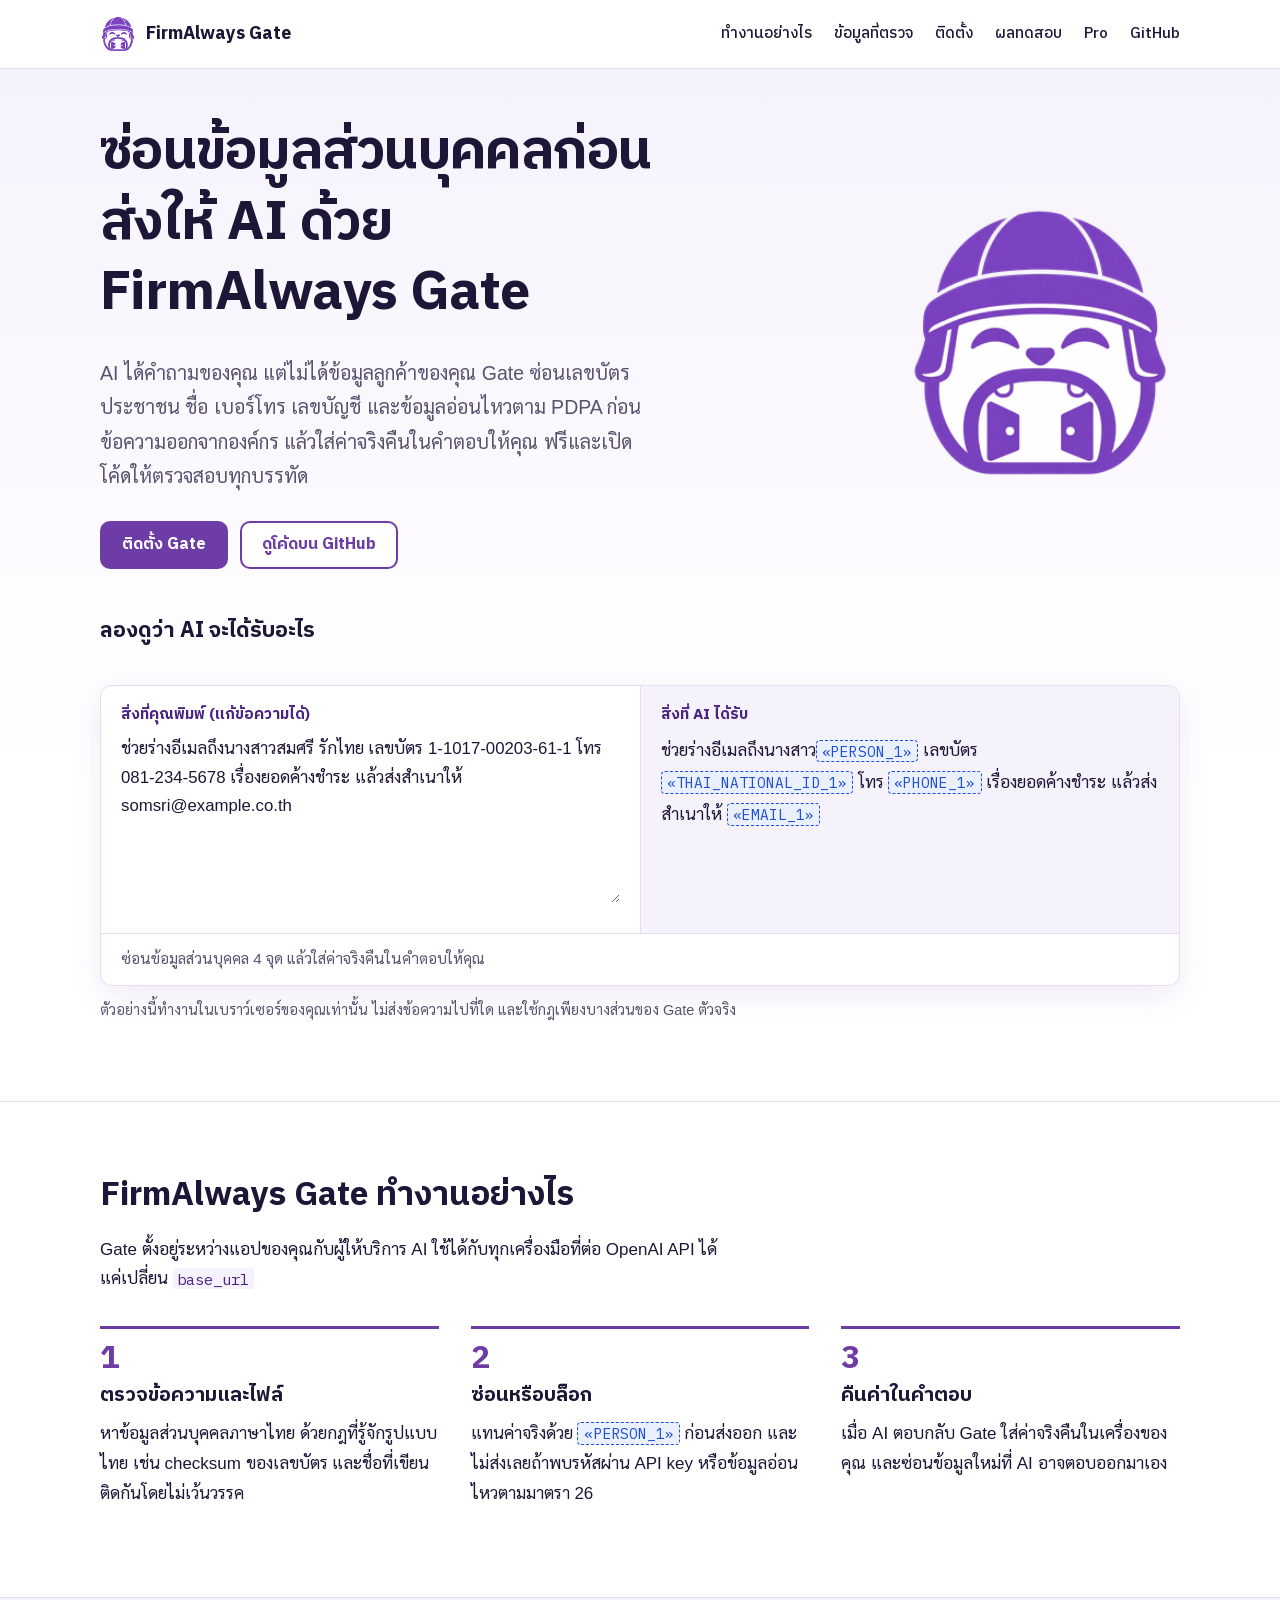
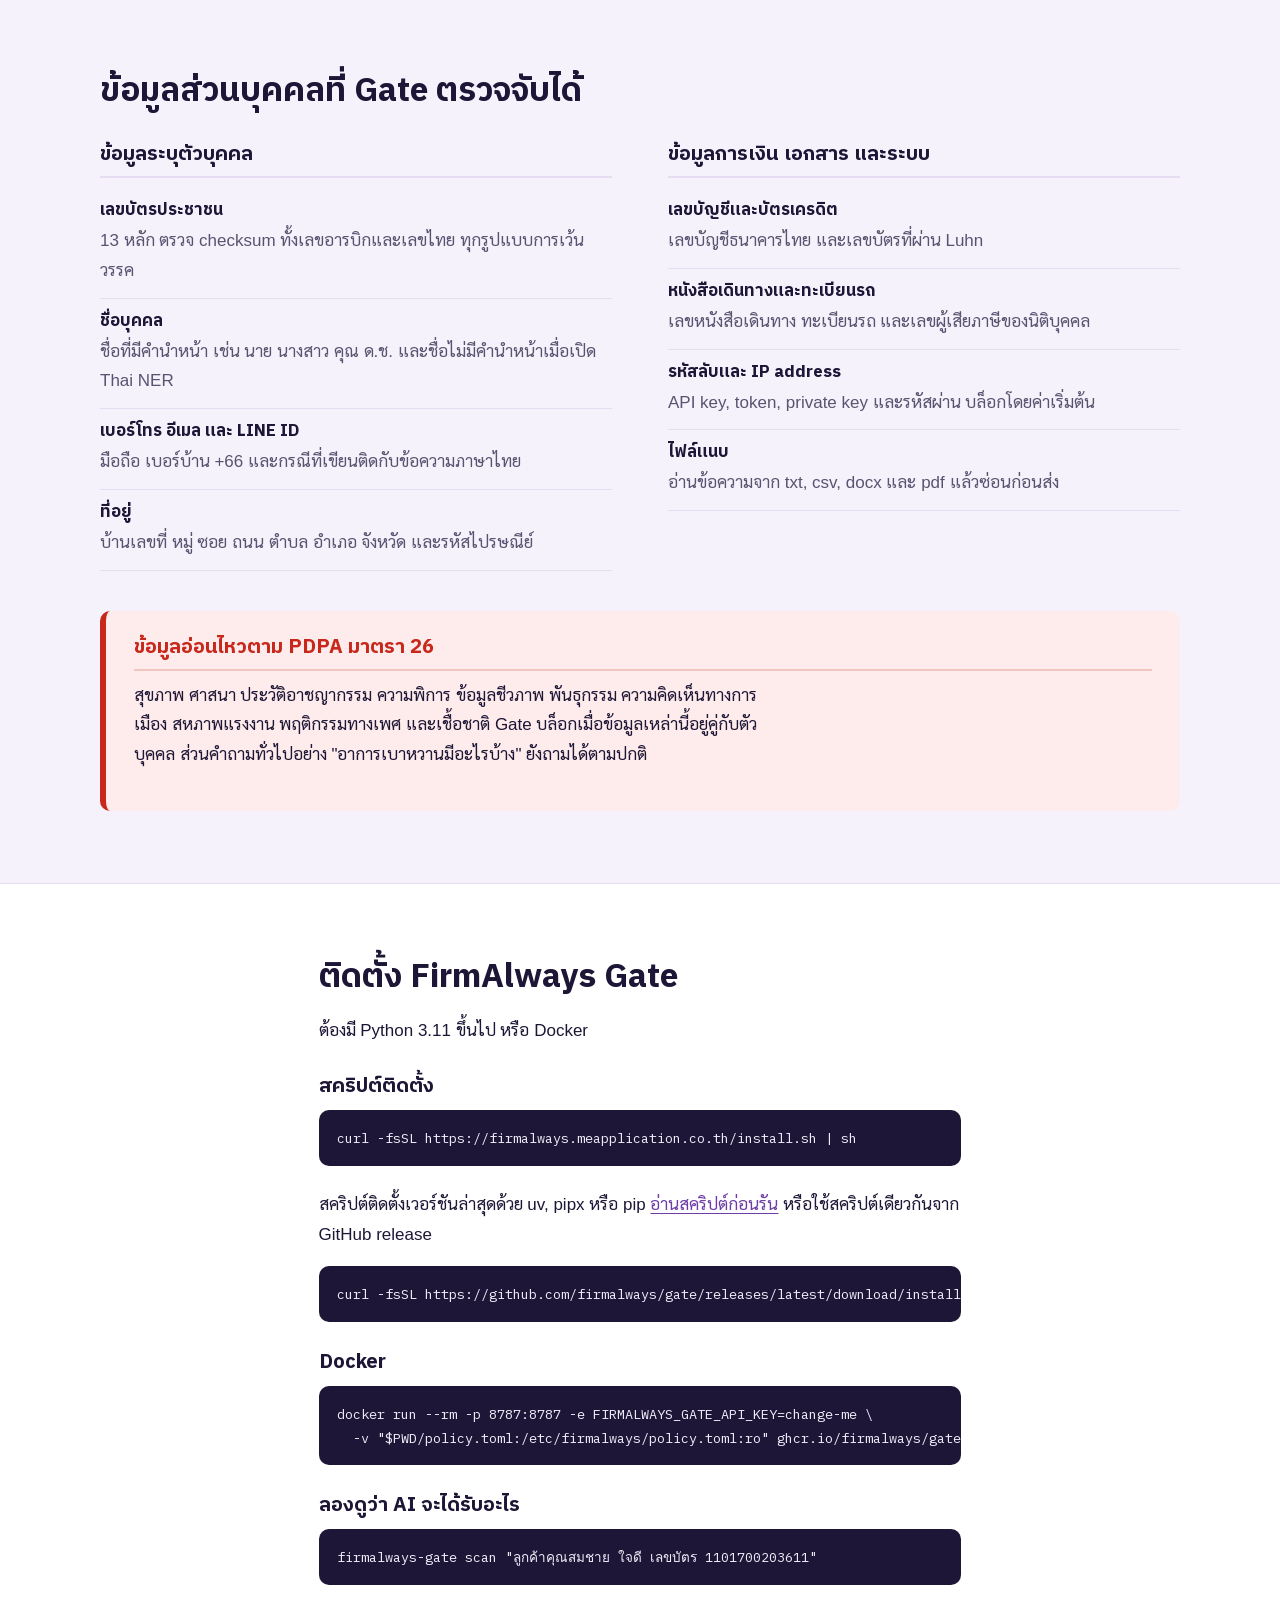
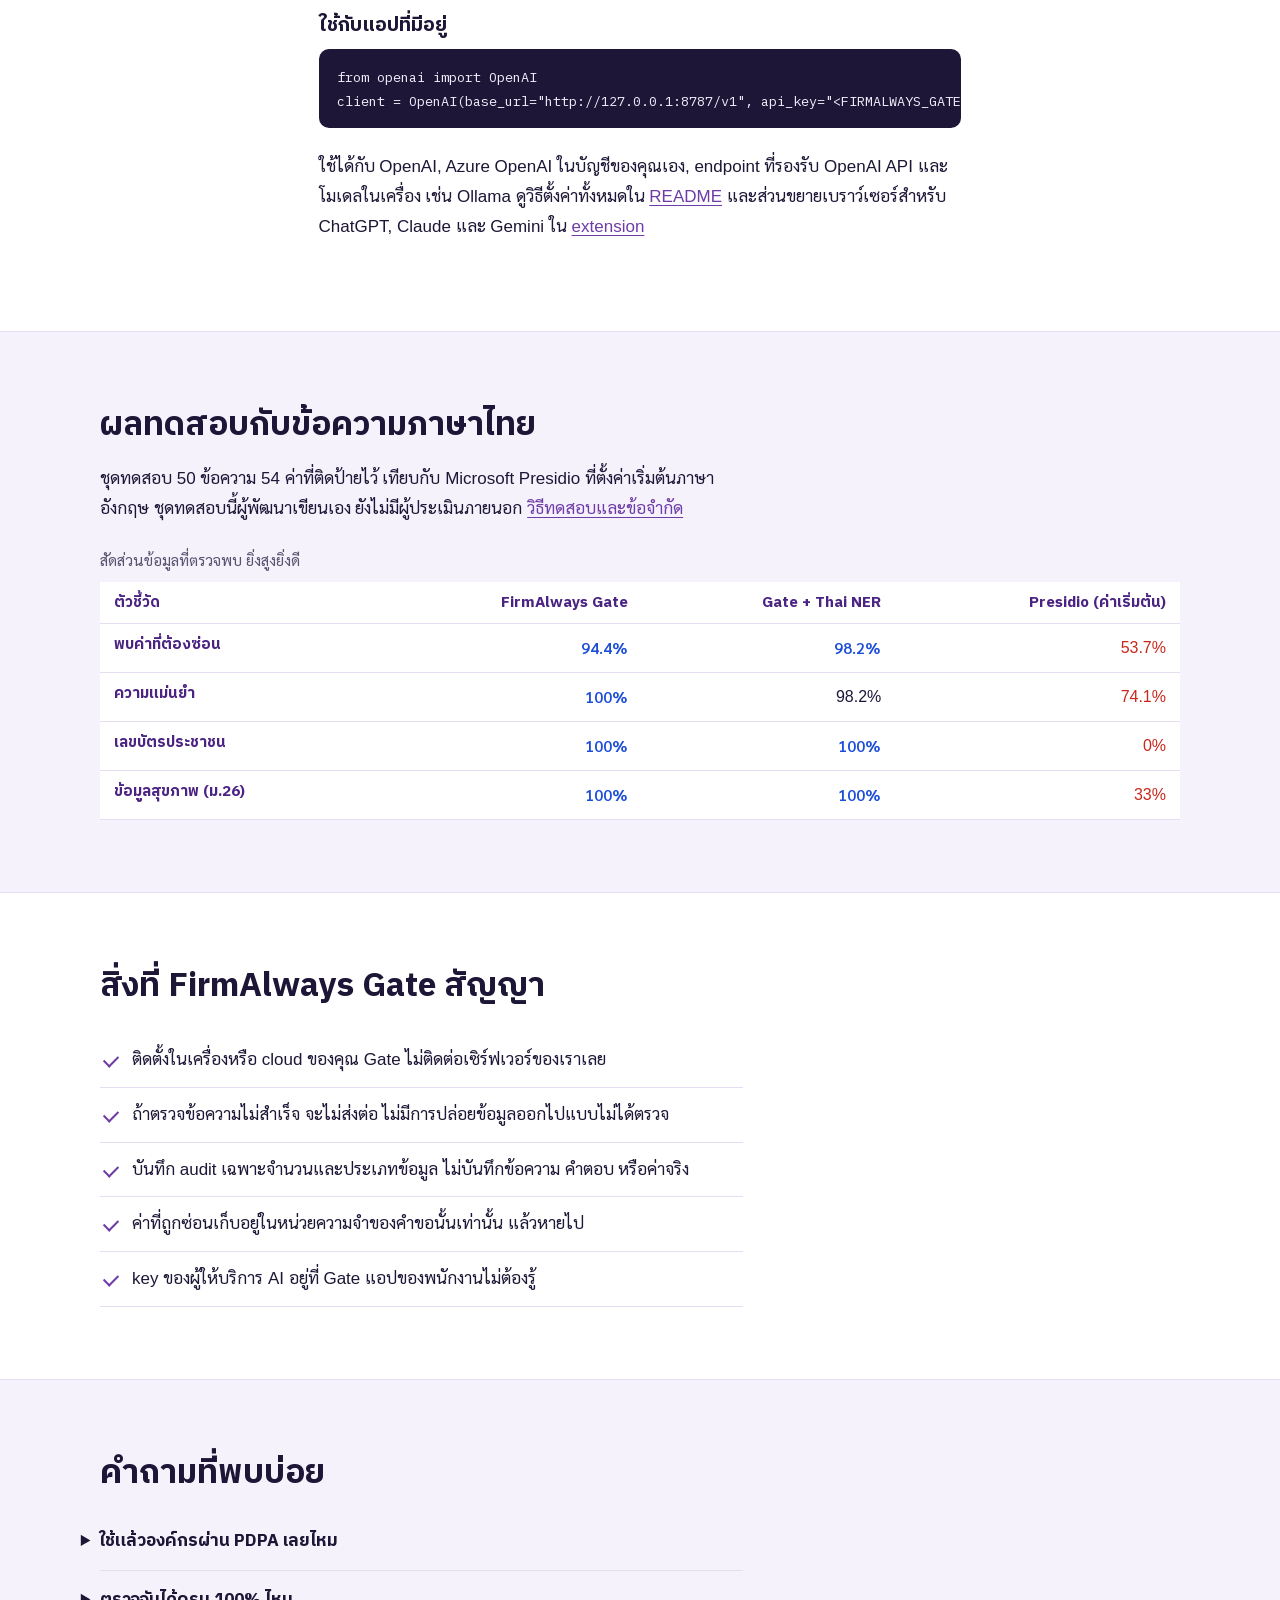
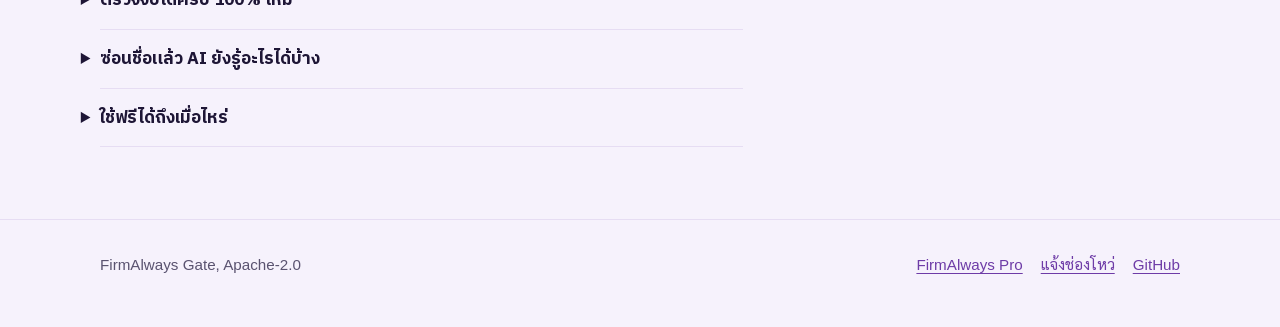
==== index.html @ 0ca886e0 "New mascot logo and favicons, white-purple theme, SEO structure - Logo, favicon set, apple-touch and" ====
<!doctype html>
<html lang="th">
<head>
  <meta charset="utf-8">
  <meta name="viewport" content="width=device-width, initial-scale=1">
  <title>FirmAlways Gate</title>
  <meta name="description" content="ซ่อนเลขบัตรประชาชน ชื่อ เบอร์โทร และข้อมูลอ่อนไหวตาม PDPA ก่อนส่งข้อความให้ ChatGPT, Claude หรือ Gemini แล้วคืนค่าจริงในคำตอบ ฟรีและโอเพนซอร์ส">
  <link rel="canonical" href="https://firmalways.meapplication.co.th/">
  <meta name="theme-color" content="#6e3ca7">
  <link rel="icon" href="assets/brand/favicon.ico" sizes="48x48">
  <link rel="icon" href="assets/brand/favicon-32.png" type="image/png" sizes="32x32">
  <link rel="apple-touch-icon" href="assets/brand/apple-touch-icon.png">
  <link rel="manifest" href="site.webmanifest">
  <link rel="preload" href="assets/fonts/ibm-plex-sans-thai-700-thai.woff2" as="font" type="font/woff2" crossorigin>
  <link rel="stylesheet" href="assets/style.css">
  <meta property="og:type" content="website">
  <meta property="og:site_name" content="FirmAlways">
  <meta property="og:title" content="FirmAlways Gate">
  <meta property="og:description" content="ซ่อนข้อมูลส่วนบุคคลภาษาไทยก่อนส่งข้อความให้ AI ตาม PDPA ฟรีและโอเพนซอร์ส ติดตั้งในระบบของคุณเอง">
  <meta property="og:url" content="https://firmalways.meapplication.co.th/">
  <meta property="og:image" content="https://firmalways.meapplication.co.th/assets/brand/og-image.png">
  <meta property="og:image:width" content="1200">
  <meta property="og:image:height" content="630">
  <meta property="og:image:alt" content="FirmAlways Gate ซ่อนข้อมูลส่วนบุคคลภาษาไทยก่อนส่งข้อความให้ AI ตาม PDPA">
  <meta property="og:locale" content="th_TH">
  <meta name="twitter:card" content="summary_large_image">
  <meta name="twitter:title" content="FirmAlways Gate">
  <meta name="twitter:description" content="ซ่อนข้อมูลส่วนบุคคลภาษาไทยก่อนส่งข้อความให้ AI ตาม PDPA ฟรีและโอเพนซอร์ส">
  <meta name="twitter:image" content="https://firmalways.meapplication.co.th/assets/brand/og-image.png">
  <script type="application/ld+json">
  {
    "@context": "https://schema.org",
    "@graph": [
      {
        "@type": "Organization",
        "@id": "https://firmalways.meapplication.co.th/#org",
        "name": "FirmAlways",
        "url": "https://firmalways.meapplication.co.th/",
        "logo": "https://firmalways.meapplication.co.th/assets/brand/icon-512.png",
        "sameAs": ["https://github.com/firmalways"]
      },
      {
        "@type": "WebSite",
        "@id": "https://firmalways.meapplication.co.th/#website",
        "url": "https://firmalways.meapplication.co.th/",
        "name": "FirmAlways Gate",
        "inLanguage": "th",
        "publisher": { "@id": "https://firmalways.meapplication.co.th/#org" }
      },
      {
        "@type": "SoftwareApplication",
        "name": "FirmAlways Gate",
        "applicationCategory": "SecurityApplication",
        "operatingSystem": "macOS, Linux, Windows",
        "softwareVersion": "0.2.0",
        "description": "ด่านกรองข้อมูลส่วนบุคคลภาษาไทยแบบโอเพนซอร์ส ซ่อนข้อมูลก่อนส่งให้ AI และคืนค่าจริงในคำตอบ",
        "url": "https://firmalways.meapplication.co.th/",
        "downloadUrl": "https://github.com/firmalways/gate/releases/latest",
        "license": "https://www.apache.org/licenses/LICENSE-2.0",
        "offers": { "@type": "Offer", "price": "0", "priceCurrency": "THB" },
        "publisher": { "@id": "https://firmalways.meapplication.co.th/#org" }
      },
      {
        "@type": "FAQPage",
        "mainEntity": [
          { "@type": "Question", "name": "ใช้แล้วองค์กรผ่าน PDPA เลยไหม",
            "acceptedAnswer": { "@type": "Answer", "text": "ไม่ Gate ช่วยลดความเสี่ยงและช่วยงานด้าน PDPA แต่การปฏิบัติตามกฎหมายยังต้องมีนโยบาย ความยินยอม สัญญากับผู้ประมวลผล และบันทึก ROPA" } },
          { "@type": "Question", "name": "ตรวจจับได้ครบ 100% ไหม",
            "acceptedAnswer": { "@type": "Answer", "text": "ไม่มีเครื่องมือไหนทำได้ เราเปิดเผยผลทดสอบและข้อจำกัดไว้ใน GitHub และถ้าพบช่องโหว่ แจ้งได้ตาม SECURITY.md" } },
          { "@type": "Question", "name": "ซ่อนชื่อแล้ว AI ยังรู้อะไรได้บ้าง",
            "acceptedAnswer": { "@type": "Answer", "text": "บริบทในประโยคยังอยู่ เช่น ความลับทางธุรกิจที่ไม่ได้เป็นข้อมูลส่วนบุคคล ถ้าข้อมูลลับมาก ใช้โมเดลในเครื่องเป็นปลายทางได้" } },
          { "@type": "Question", "name": "ใช้ฟรีได้ถึงเมื่อไหร่",
            "acceptedAnswer": { "@type": "Answer", "text": "ตลอดไป Gate เป็น Apache-2.0 ใช้ในเชิงพาณิชย์ได้ ส่วน FirmAlways Pro เป็นส่วนเสริมสำหรับองค์กรที่ต้องการนโยบายแยกแผนกและรายงานสำหรับ DPO" } }
        ]
      }
    ]
  }
  </script>
</head>
<body>
<a class="skip" href="#main">ข้ามไปที่เนื้อหา</a>
<header class="site-header">
  <div class="wrap">
    <a class="brand" href="./" aria-label="FirmAlways Gate หน้าแรก"><img src="assets/brand/logo-64.png" alt="" width="36" height="36">FirmAlways Gate</a>
    <nav class="nav" aria-label="เมนูหลัก">
      <a href="#how">ทำงานอย่างไร</a>
      <a href="#detect">ข้อมูลที่ตรวจ</a>
      <a href="#install">ติดตั้ง</a>
      <a href="#benchmark">ผลทดสอบ</a>
      <a href="pro/">Pro</a>
      <a href="https://github.com/firmalways/gate">GitHub</a>
    </nav>
  </div>
</header>

<main id="main">
  <section class="hero" aria-labelledby="hero-title">
    <div class="wrap">
      <div class="hero-grid">
        <div>
          <h1 id="hero-title">ซ่อนข้อมูลส่วนบุคคลก่อนส่งให้ AI ด้วย FirmAlways Gate</h1>
          <p class="lead">AI ได้คำถามของคุณ แต่ไม่ได้ข้อมูลลูกค้าของคุณ Gate ซ่อนเลขบัตรประชาชน ชื่อ เบอร์โทร เลขบัญชี และข้อมูลอ่อนไหวตาม PDPA ก่อนข้อความออกจากองค์กร แล้วใส่ค่าจริงคืนในคำตอบให้คุณ ฟรีและเปิดโค้ดให้ตรวจสอบทุกบรรทัด</p>
          <div class="actions">
            <a class="button primary" href="#install">ติดตั้ง Gate</a>
            <a class="button" href="https://github.com/firmalways/gate">ดูโค้ดบน GitHub</a>
          </div>
        </div>
        <img src="assets/brand/logo-256.png" alt="มาสคอต FirmAlways ผู้เฝ้าประตูข้อมูล สวมหมวกสีม่วง" width="280" height="280" fetchpriority="high">
      </div>

      <h2 class="demo-heading">ลองดูว่า AI จะได้รับอะไร</h2>
      <div class="demo">
        <div class="demo-pane">
          <label for="demo-input">สิ่งที่คุณพิมพ์ (แก้ข้อความได้)</label>
          <textarea id="demo-input" spellcheck="false">ช่วยร่างอีเมลถึงนางสาวสมศรี รักไทย เลขบัตร 1-1017-00203-61-1 โทร 081-234-5678 เรื่องยอดค้างชำระ แล้วส่งสำเนาให้ somsri@example.co.th</textarea>
        </div>
        <div class="demo-pane">
          <span class="demo-title" id="demo-output-label">สิ่งที่ AI ได้รับ</span>
          <output id="demo-output" for="demo-input" aria-labelledby="demo-output-label" aria-live="polite"></output>
        </div>
        <p class="demo-status" id="demo-status" role="status"></p>
      </div>
      <p class="demo-note">ตัวอย่างนี้ทำงานในเบราว์เซอร์ของคุณเท่านั้น ไม่ส่งข้อความไปที่ใด และใช้กฎเพียงบางส่วนของ Gate ตัวจริง</p>
    </div>
  </section>

  <section id="how" aria-labelledby="how-title">
    <div class="wrap">
      <h2 id="how-title">FirmAlways Gate ทำงานอย่างไร</h2>
      <p class="prose">Gate ตั้งอยู่ระหว่างแอปของคุณกับผู้ให้บริการ AI ใช้ได้กับทุกเครื่องมือที่ต่อ OpenAI API ได้ แค่เปลี่ยน <code>base_url</code></p>
      <ol class="steps">
        <li><h3>ตรวจข้อความและไฟล์</h3><p>หาข้อมูลส่วนบุคคลภาษาไทย ด้วยกฎที่รู้จักรูปแบบไทย เช่น checksum ของเลขบัตร และชื่อที่เขียนติดกันโดยไม่เว้นวรรค</p></li>
        <li><h3>ซ่อนหรือบล็อก</h3><p>แทนค่าจริงด้วย <span class="tok">«PERSON_1»</span> ก่อนส่งออก และไม่ส่งเลยถ้าพบรหัสผ่าน API key หรือข้อมูลอ่อนไหวตามมาตรา 26</p></li>
        <li><h3>คืนค่าในคำตอบ</h3><p>เมื่อ AI ตอบกลับ Gate ใส่ค่าจริงคืนในเครื่องของคุณ และซ่อนข้อมูลใหม่ที่ AI อาจตอบออกมาเอง</p></li>
      </ol>
    </div>
  </section>

  <section id="detect" class="tinted" aria-labelledby="detect-title">
    <div class="wrap">
      <h2 id="detect-title">ข้อมูลส่วนบุคคลที่ Gate ตรวจจับได้</h2>
      <div class="groups">
        <div class="group">
          <h3>ข้อมูลระบุตัวบุคคล</h3>
          <div class="item"><h4>เลขบัตรประชาชน</h4><p>13 หลัก ตรวจ checksum ทั้งเลขอารบิกและเลขไทย ทุกรูปแบบการเว้นวรรค</p></div>
          <div class="item"><h4>ชื่อบุคคล</h4><p>ชื่อที่มีคำนำหน้า เช่น นาย นางสาว คุณ ด.ช. และชื่อไม่มีคำนำหน้าเมื่อเปิด Thai NER</p></div>
          <div class="item"><h4>เบอร์โทร อีเมล และ LINE ID</h4><p>มือถือ เบอร์บ้าน +66 และกรณีที่เขียนติดกับข้อความภาษาไทย</p></div>
          <div class="item"><h4>ที่อยู่</h4><p>บ้านเลขที่ หมู่ ซอย ถนน ตำบล อำเภอ จังหวัด และรหัสไปรษณีย์</p></div>
        </div>
        <div class="group">
          <h3>ข้อมูลการเงิน เอกสาร และระบบ</h3>
          <div class="item"><h4>เลขบัญชีและบัตรเครดิต</h4><p>เลขบัญชีธนาคารไทย และเลขบัตรที่ผ่าน Luhn</p></div>
          <div class="item"><h4>หนังสือเดินทางและทะเบียนรถ</h4><p>เลขหนังสือเดินทาง ทะเบียนรถ และเลขผู้เสียภาษีของนิติบุคคล</p></div>
          <div class="item"><h4>รหัสลับและ IP address</h4><p>API key, token, private key และรหัสผ่าน บล็อกโดยค่าเริ่มต้น</p></div>
          <div class="item"><h4>ไฟล์แนบ</h4><p>อ่านข้อความจาก txt, csv, docx และ pdf แล้วซ่อนก่อนส่ง</p></div>
        </div>
        <div class="group s26">
          <h3>ข้อมูลอ่อนไหวตาม PDPA มาตรา 26</h3>
          <p>สุขภาพ ศาสนา ประวัติอาชญากรรม ความพิการ ข้อมูลชีวภาพ พันธุกรรม ความคิดเห็นทางการเมือง สหภาพแรงงาน พฤติกรรมทางเพศ และเชื้อชาติ Gate บล็อกเมื่อข้อมูลเหล่านี้อยู่คู่กับตัวบุคคล ส่วนคำถามทั่วไปอย่าง "อาการเบาหวานมีอะไรบ้าง" ยังถามได้ตามปกติ</p>
        </div>
      </div>
    </div>
  </section>

  <section id="install" class="install" aria-labelledby="install-title">
    <div class="wrap prose">
      <h2 id="install-title">ติดตั้ง FirmAlways Gate</h2>
      <p>ต้องมี Python 3.11 ขึ้นไป หรือ Docker</p>
      <h3>สคริปต์ติดตั้ง</h3>
      <pre><code>curl -fsSL https://firmalways.meapplication.co.th/install.sh | sh</code></pre>
      <p>สคริปต์ติดตั้งเวอร์ชันล่าสุดด้วย uv, pipx หรือ pip <a href="install.sh">อ่านสคริปต์ก่อนรัน</a> หรือใช้สคริปต์เดียวกันจาก GitHub release</p>
      <pre><code>curl -fsSL https://github.com/firmalways/gate/releases/latest/download/install.sh | sh</code></pre>
      <h3>Docker</h3>
      <pre><code>docker run --rm -p 8787:8787 -e FIRMALWAYS_GATE_API_KEY=change-me \
  -v "$PWD/policy.toml:/etc/firmalways/policy.toml:ro" ghcr.io/firmalways/gate</code></pre>
      <h3>ลองดูว่า AI จะได้รับอะไร</h3>
      <pre><code>firmalways-gate scan "ลูกค้าคุณสมชาย ใจดี เลขบัตร 1101700203611"</code></pre>
      <h3>ใช้กับแอปที่มีอยู่</h3>
      <pre><code>from openai import OpenAI
client = OpenAI(base_url="http://127.0.0.1:8787/v1", api_key="&lt;FIRMALWAYS_GATE_API_KEY&gt;")</code></pre>
      <p>ใช้ได้กับ OpenAI, Azure OpenAI ในบัญชีของคุณเอง, endpoint ที่รองรับ OpenAI API และโมเดลในเครื่อง เช่น Ollama ดูวิธีตั้งค่าทั้งหมดใน <a href="https://github.com/firmalways/gate#readme">README</a> และส่วนขยายเบราว์เซอร์สำหรับ ChatGPT, Claude และ Gemini ใน <a href="https://github.com/firmalways/gate/tree/main/extension">extension</a></p>
    </div>
  </section>

  <section id="benchmark" class="tinted" aria-labelledby="benchmark-title">
    <div class="wrap">
      <h2 id="benchmark-title">ผลทดสอบกับข้อความภาษาไทย</h2>
      <p class="prose">ชุดทดสอบ 50 ข้อความ 54 ค่าที่ติดป้ายไว้ เทียบกับ Microsoft Presidio ที่ตั้งค่าเริ่มต้นภาษาอังกฤษ ชุดทดสอบนี้ผู้พัฒนาเขียนเอง ยังไม่มีผู้ประเมินภายนอก <a href="https://github.com/firmalways/gate/blob/main/docs/benchmark.md">วิธีทดสอบและข้อจำกัด</a></p>
      <div class="table-wrap">
        <table>
          <caption>สัดส่วนข้อมูลที่ตรวจพบ ยิ่งสูงยิ่งดี</caption>
          <thead><tr><th scope="col">ตัวชี้วัด</th><th scope="col" class="num">FirmAlways Gate</th><th scope="col" class="num">Gate + Thai NER</th><th scope="col" class="num">Presidio (ค่าเริ่มต้น)</th></tr></thead>
          <tbody>
            <tr><th scope="row">พบค่าที่ต้องซ่อน</th><td class="num win">94.4%</td><td class="num win">98.2%</td><td class="num lose">53.7%</td></tr>
            <tr><th scope="row">ความแม่นยำ</th><td class="num win">100%</td><td class="num">98.2%</td><td class="num lose">74.1%</td></tr>
            <tr><th scope="row">เลขบัตรประชาชน</th><td class="num win">100%</td><td class="num win">100%</td><td class="num lose">0%</td></tr>
            <tr><th scope="row">ข้อมูลสุขภาพ (ม.26)</th><td class="num win">100%</td><td class="num win">100%</td><td class="num lose">33%</td></tr>
          </tbody>
        </table>
      </div>
    </div>
  </section>

  <section id="promises" aria-labelledby="promises-title">
    <div class="wrap">
      <h2 id="promises-title">สิ่งที่ FirmAlways Gate สัญญา</h2>
      <ul class="promises">
        <li>ติดตั้งในเครื่องหรือ cloud ของคุณ Gate ไม่ติดต่อเซิร์ฟเวอร์ของเราเลย</li>
        <li>ถ้าตรวจข้อความไม่สำเร็จ จะไม่ส่งต่อ ไม่มีการปล่อยข้อมูลออกไปแบบไม่ได้ตรวจ</li>
        <li>บันทึก audit เฉพาะจำนวนและประเภทข้อมูล ไม่บันทึกข้อความ คำตอบ หรือค่าจริง</li>
        <li>ค่าที่ถูกซ่อนเก็บอยู่ในหน่วยความจำของคำขอนั้นเท่านั้น แล้วหายไป</li>
        <li>key ของผู้ให้บริการ AI อยู่ที่ Gate แอปของพนักงานไม่ต้องรู้</li>
      </ul>
    </div>
  </section>

  <section id="faq" class="tinted" aria-labelledby="faq-title">
    <div class="wrap">
      <h2 id="faq-title">คำถามที่พบบ่อย</h2>
      <details><summary><h3>ใช้แล้วองค์กรผ่าน PDPA เลยไหม</h3></summary><p>ไม่ Gate ช่วยลดความเสี่ยงและช่วยงานด้าน PDPA แต่การปฏิบัติตามกฎหมายยังต้องมีนโยบาย ความยินยอม สัญญากับผู้ประมวลผล และบันทึก ROPA</p></details>
      <details><summary><h3>ตรวจจับได้ครบ 100% ไหม</h3></summary><p>ไม่มีเครื่องมือไหนทำได้ เราเปิดเผยผลทดสอบและข้อจำกัดไว้ใน GitHub และถ้าพบช่องโหว่ แจ้งได้ตาม SECURITY.md</p></details>
      <details><summary><h3>ซ่อนชื่อแล้ว AI ยังรู้อะไรได้บ้าง</h3></summary><p>บริบทในประโยคยังอยู่ เช่น ความลับทางธุรกิจที่ไม่ได้เป็นข้อมูลส่วนบุคคล ถ้าข้อมูลลับมาก ใช้โมเดลในเครื่องเป็นปลายทางได้</p></details>
      <details><summary><h3>ใช้ฟรีได้ถึงเมื่อไหร่</h3></summary><p>ตลอดไป Gate เป็น Apache-2.0 ใช้ในเชิงพาณิชย์ได้ ส่วน <a href="pro/">FirmAlways Pro</a> เป็นส่วนเสริมสำหรับองค์กรที่ต้องการนโยบายแยกแผนกและรายงานสำหรับ DPO</p></details>
    </div>
  </section>
</main>

<footer class="site-footer">
  <div class="wrap">
    <span>FirmAlways Gate, Apache-2.0</span>
    <nav aria-label="ลิงก์ท้ายหน้า">
      <a href="pro/">FirmAlways Pro</a>
      <a href="https://github.com/firmalways/gate/blob/main/SECURITY.md">แจ้งช่องโหว่</a>
      <a href="https://github.com/firmalways/gate">GitHub</a>
    </nav>
  </div>
</footer>
<script src="assets/demo.js" defer></script>
</body>
</html>
---- assets/style.css ----
@import url("fonts.css");

/* White and purple, from the FirmAlways mascot. Red marks what is blocked (secrets,
   PDPA section 26); blue marks what was masked safely («placeholders»). */
:root {
  --paper: #ffffff;
  --tint: #f6f2fc;
  --purple: #6e3ca7;
  --purple-deep: #4b2483;
  --purple-line: #e6ddf3;
  --ink: #1e1636;
  --muted: #5a5370;
  --red: #c8281c;
  --red-soft: #fdeceb;
  --blue: #1d4ed8;
  --blue-soft: #eaf0ff;
  --display: "IBM Plex Sans Thai", "Thonburi", "Leelawadee UI", sans-serif;
  --body: "Sarabun", "Thonburi", "Leelawadee UI", sans-serif;
  --code: "IBM Plex Mono", ui-monospace, "SFMono-Regular", Menlo, monospace;
  --measure: 68ch;
  color-scheme: light;
}

* { box-sizing: border-box; }
html { -webkit-text-size-adjust: 100%; }
body { margin: 0; background: var(--paper); color: var(--ink); font: 400 1.0625rem/1.75 var(--body); }
a { color: var(--purple); text-underline-offset: 0.2em; }
a:hover { color: var(--purple-deep); }
a:focus-visible, button:focus-visible, textarea:focus-visible, summary:focus-visible {
  outline: 3px solid var(--blue);
  outline-offset: 3px;
}
img { max-width: 100%; height: auto; }

.wrap { width: min(100% - 32px, 1080px); margin-inline: auto; }
.prose { max-width: var(--measure); }
.skip { position: absolute; left: -999px; }
.skip:focus { left: 16px; top: 8px; background: var(--paper); padding: 8px 12px; z-index: 10; }

/* Header */
.site-header { border-bottom: 1px solid var(--purple-line); background: var(--paper); }
.site-header .wrap { display: flex; align-items: center; justify-content: space-between; gap: 16px; min-height: 68px; flex-wrap: wrap; }
.brand { display: flex; align-items: center; gap: 10px; color: var(--ink); text-decoration: none; font: 700 1.125rem/1 var(--display); }
.brand img { width: 36px; height: 36px; }
.nav { display: flex; gap: 22px; flex-wrap: wrap; font: 500 0.95rem/1 var(--display); }
.nav a { color: var(--ink); text-decoration: none; padding: 6px 0; }
.nav a:hover, .nav a[aria-current="page"] { color: var(--purple); }

/* Type scale (1.25) */
h1, h2, h3, h4 { font-family: var(--display); line-height: 1.3; margin: 0 0 0.5em; color: var(--ink); }
h1 { font-size: clamp(2.1rem, 5vw, 3.4rem); font-weight: 700; letter-spacing: -0.01em; max-width: 18ch; }
h2 { font-size: clamp(1.6rem, 3vw, 2.1rem); font-weight: 700; }
h3 { font-size: 1.25rem; font-weight: 700; }
h4 { font-size: 1.05rem; font-weight: 600; margin-bottom: 0.25em; }
p { margin: 0 0 1em; }
.lead { font-size: 1.22rem; color: var(--muted); max-width: 50ch; }

section { padding: 72px 0; border-top: 1px solid var(--purple-line); }
section.tinted { background: var(--tint); }
.hero { padding: 48px 0 64px; border-top: 0; background: linear-gradient(var(--tint), var(--paper) 70%); }
.hero-grid { display: grid; grid-template-columns: minmax(0, 1fr) 280px; gap: 40px; align-items: center; }
.hero-grid img { width: 280px; height: 280px; justify-self: end; }

.demo-heading { margin: 48px 0 0; font-size: 1.35rem; }
.after-groups { margin-top: 28px; }

/* Placeholder token: blue = masked safely */
.tok {
  font-family: var(--code);
  font-size: 0.86em;
  color: var(--blue);
  background: var(--blue-soft);
  border: 1px dashed var(--blue);
  border-radius: 4px;
  padding: 0.05em 0.35em;
  white-space: nowrap;
}

/* Live demo */
.demo { display: grid; grid-template-columns: 1fr 1fr; margin-top: 40px; border: 1px solid var(--purple-line); border-radius: 12px; overflow: hidden; background: var(--paper); box-shadow: 0 10px 30px rgba(110, 60, 167, 0.10); }
.demo-pane { padding: 18px 20px 20px; min-width: 0; }
.demo-pane + .demo-pane { border-left: 1px solid var(--purple-line); background: var(--tint); }
.demo-pane label, .demo-title { display: block; font: 600 0.95rem/1.4 var(--display); color: var(--purple-deep); margin-bottom: 10px; }
.demo textarea { width: 100%; min-height: 168px; resize: vertical; border: 0; background: transparent; color: var(--ink); font: 400 1.05rem/1.7 var(--body); padding: 0; }
.demo output { display: block; min-height: 168px; font-size: 1.05rem; line-height: 1.9; white-space: pre-wrap; overflow-wrap: anywhere; }
.demo-status { grid-column: 1 / -1; margin: 0; border-top: 1px solid var(--purple-line); padding: 12px 20px; font-size: 0.95rem; color: var(--muted); }
.demo-status.blocked { color: var(--red); background: var(--red-soft); }
.demo-note { font-size: 0.9rem; color: var(--muted); margin-top: 12px; }

/* Steps: a real sequence */
.steps { list-style: none; padding: 0; margin: 32px 0 0; display: grid; grid-template-columns: repeat(3, 1fr); gap: 32px; counter-reset: step; }
.steps li { counter-increment: step; border-top: 3px solid var(--purple); padding-top: 14px; }
.steps li::before { content: counter(step); font: 700 2rem/1 var(--display); color: var(--purple); display: block; margin-bottom: 8px; }

/* Detection groups */
.groups { display: grid; grid-template-columns: repeat(2, minmax(0, 1fr)); gap: 40px 56px; margin-top: 28px; }
.group h3 { padding-bottom: 8px; border-bottom: 2px solid var(--purple-line); }
.item { padding: 12px 0; border-bottom: 1px solid var(--purple-line); }
.item p { margin: 0; color: var(--muted); }
.group.s26 { grid-column: 1 / -1; background: var(--red-soft); border-left: 6px solid var(--red); border-radius: 10px; padding: 24px 28px; }
.group.s26 h3 { color: var(--red); border-color: rgba(200, 40, 28, 0.2); }
.group.s26 p { color: var(--ink); max-width: var(--measure); }

/* Tables */
.table-wrap { overflow-x: auto; margin-top: 24px; }
table { border-collapse: collapse; width: 100%; min-width: 560px; font-size: 1rem; background: var(--paper); }
caption { text-align: left; color: var(--muted); font-size: 0.95rem; padding-bottom: 8px; }
th, td { text-align: left; padding: 10px 14px; border-bottom: 1px solid var(--purple-line); vertical-align: top; }
th { font: 600 0.95rem/1.4 var(--display); color: var(--purple-deep); }
td.num, th.num { text-align: right; font-variant-numeric: tabular-nums; }
td.win { color: var(--blue); font-weight: 600; }
td.lose { color: var(--red); }

/* Code */
pre { background: #1e1636; color: #f1ecfa; border-radius: 10px; padding: 16px 18px; overflow-x: auto; font: 400 0.92rem/1.6 var(--code); margin: 10px 0 24px; }
code { font-family: var(--code); font-size: 0.92em; }
p code, li code, td code { background: var(--tint); color: var(--purple-deep); padding: 0.05em 0.3em; border-radius: 3px; }
.install h3 { margin-top: 28px; }

/* Promises */
.promises { list-style: none; padding: 0; margin: 24px 0 0; max-width: var(--measure); }
.promises li { padding: 12px 0 12px 32px; border-bottom: 1px solid var(--purple-line); position: relative; }
.promises li::before { content: ""; position: absolute; left: 4px; top: 22px; width: 12px; height: 7px; border-left: 2px solid var(--purple); border-bottom: 2px solid var(--purple); transform: rotate(-45deg); }

/* FAQ */
details { border-bottom: 1px solid var(--purple-line); padding: 14px 0; max-width: var(--measure); }
summary { cursor: pointer; list-style-position: outside; }
summary h3 { display: inline; font-size: 1.08rem; font-weight: 600; margin: 0; }
details p { margin: 10px 0 0; color: var(--muted); }

/* Buttons */
.actions { display: flex; gap: 12px; flex-wrap: wrap; margin-top: 28px; }
.button { display: inline-block; font: 600 1rem/1 var(--display); padding: 14px 20px; border-radius: 10px; text-decoration: none; border: 2px solid var(--purple); color: var(--purple); background: var(--paper); }
.button:hover { color: var(--purple-deep); border-color: var(--purple-deep); }
.button.primary { background: var(--purple); color: #fff; }
.button.primary:hover { background: var(--purple-deep); color: #fff; }

/* Pro page */
.plans { display: grid; grid-template-columns: repeat(4, minmax(0, 1fr)); margin-top: 28px; border: 1px solid var(--purple-line); border-radius: 12px; overflow: hidden; background: var(--paper); }
.plan { padding: 22px 20px; }
.plan + .plan { border-left: 1px solid var(--purple-line); }
.plan h3 { margin-bottom: 4px; }
.plan .who { color: var(--muted); font-size: 0.95rem; min-height: 3.2em; }
.plan ul { padding-left: 1.1em; margin: 12px 0 0; }
.plan.featured { background: var(--tint); box-shadow: inset 0 4px 0 var(--purple); }
.deploy { display: grid; grid-template-columns: repeat(2, minmax(0, 1fr)); gap: 32px; margin-top: 24px; }
.deploy article { border-top: 3px solid var(--purple); padding-top: 12px; }

/* Footer */
.site-footer { border-top: 1px solid var(--purple-line); padding: 32px 0 48px; color: var(--muted); font-size: 0.95rem; background: var(--tint); }
.site-footer .wrap { display: flex; justify-content: space-between; gap: 16px; flex-wrap: wrap; align-items: center; }
.site-footer nav { display: flex; gap: 18px; flex-wrap: wrap; }

@media (max-width: 820px) {
  .hero-grid { grid-template-columns: 1fr; }
  .hero-grid img { width: 160px; height: 160px; justify-self: start; order: -1; }
  .demo, .steps, .groups, .deploy { grid-template-columns: 1fr; }
  .demo-pane + .demo-pane { border-left: 0; border-top: 1px solid var(--purple-line); }
  .plans { grid-template-columns: 1fr; }
  .plan + .plan { border-left: 0; border-top: 1px solid var(--purple-line); }
  section { padding: 56px 0; }
}

@media (prefers-reduced-motion: no-preference) {
  .tok.new { animation: stamp 420ms ease-out; }
  @keyframes stamp { from { transform: scale(1.25); opacity: 0; } to { transform: scale(1); opacity: 1; } }
}
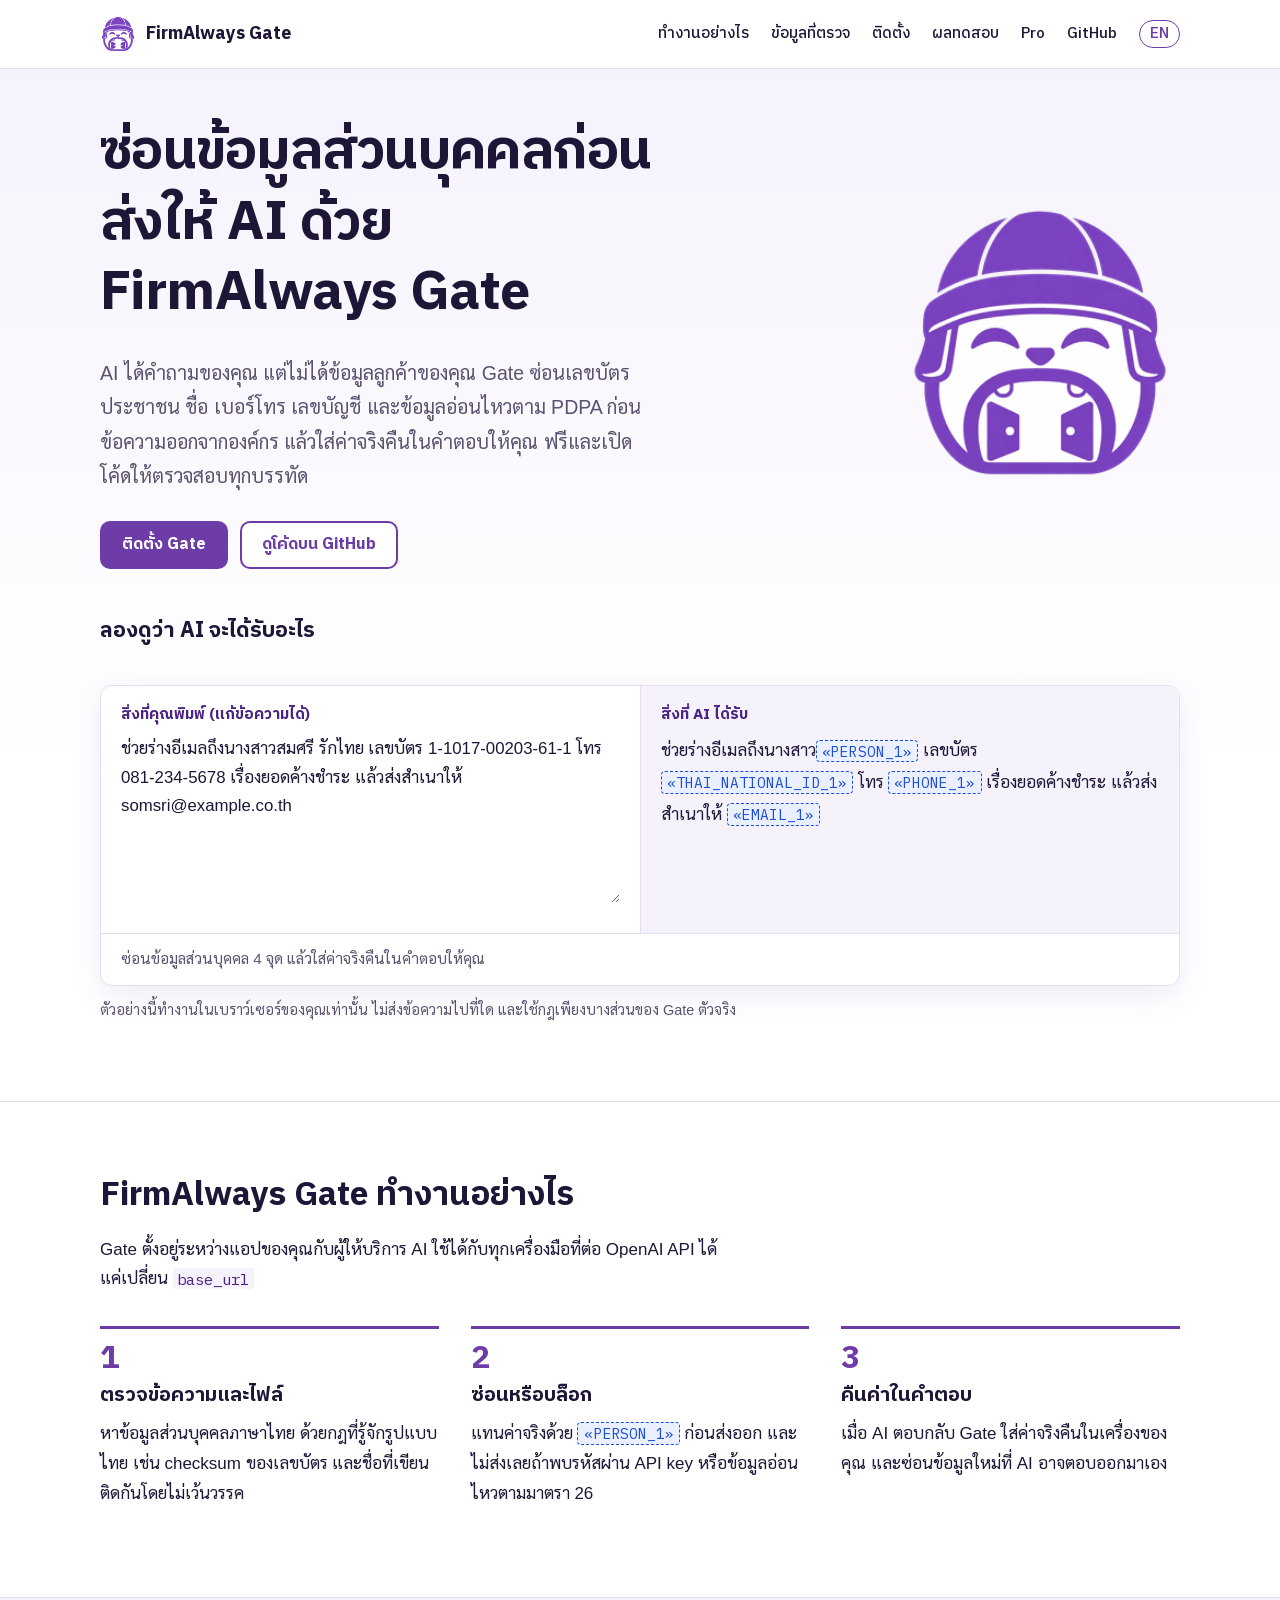
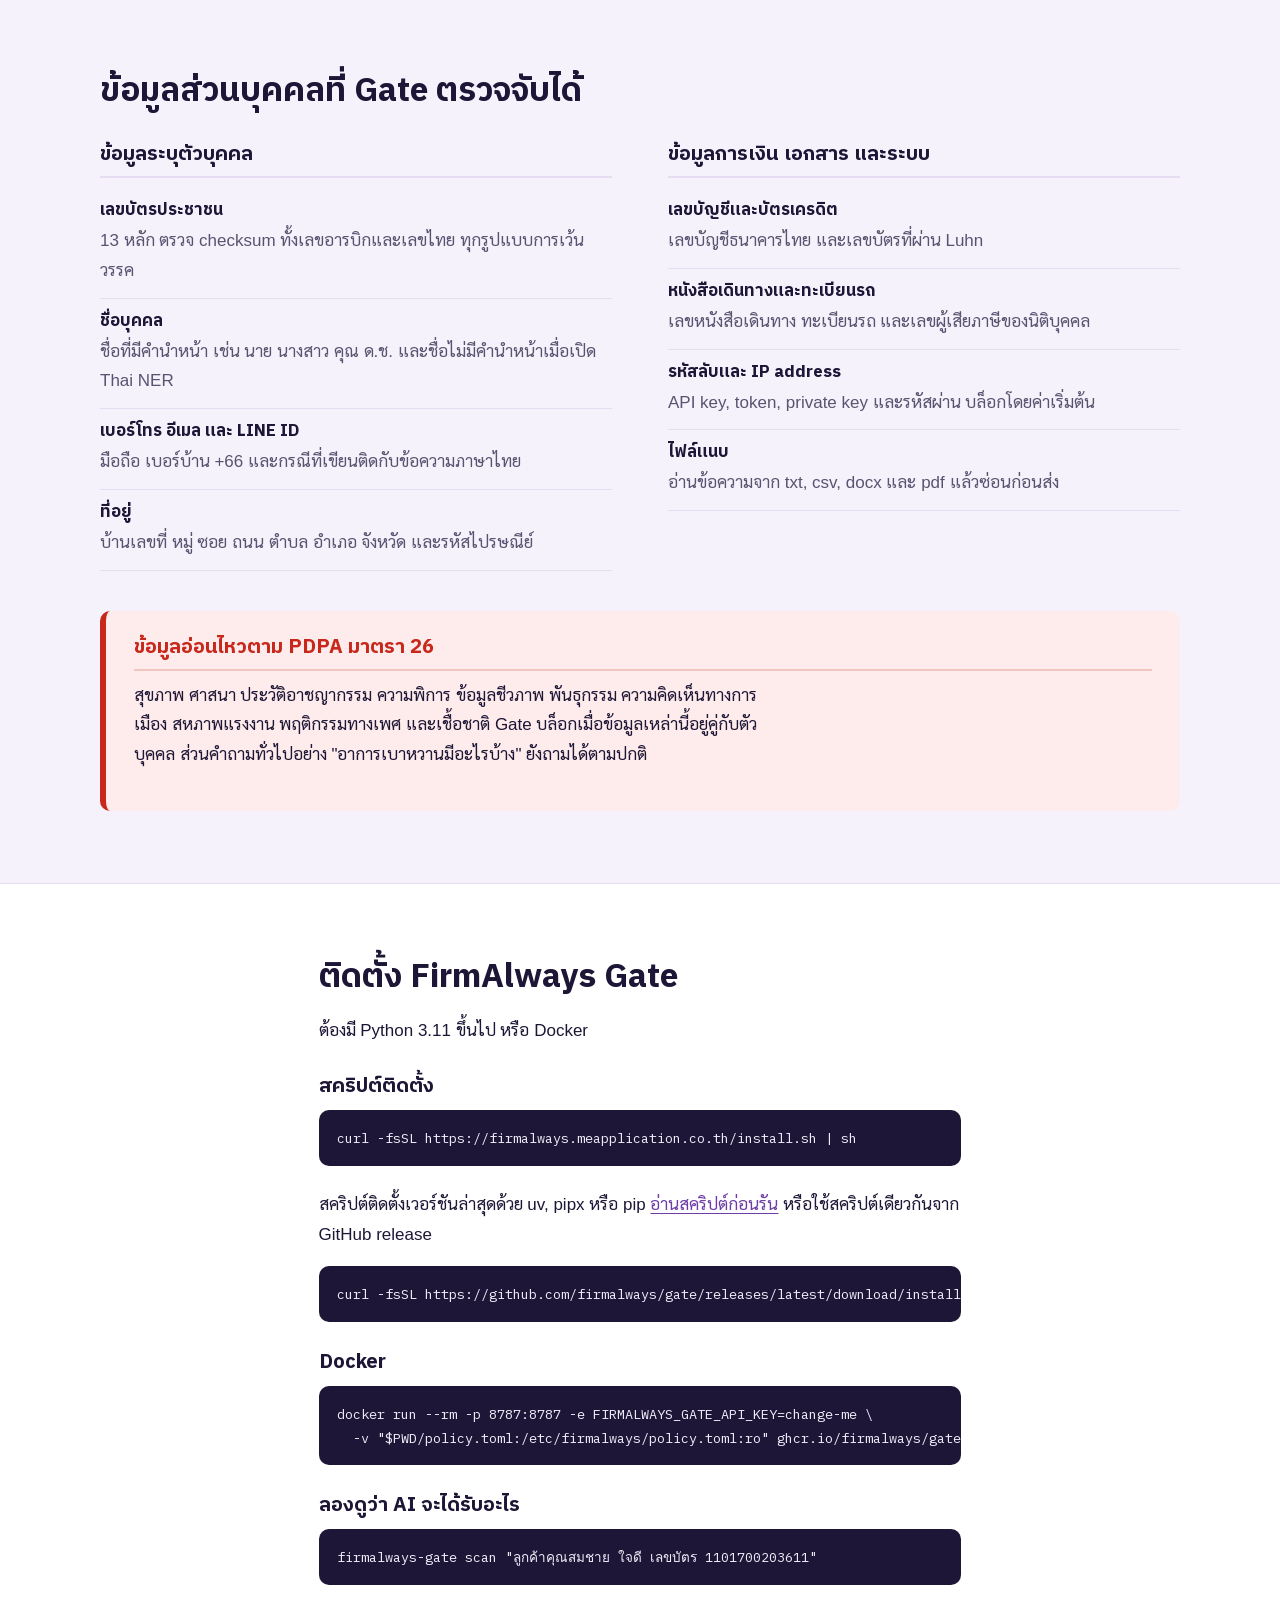
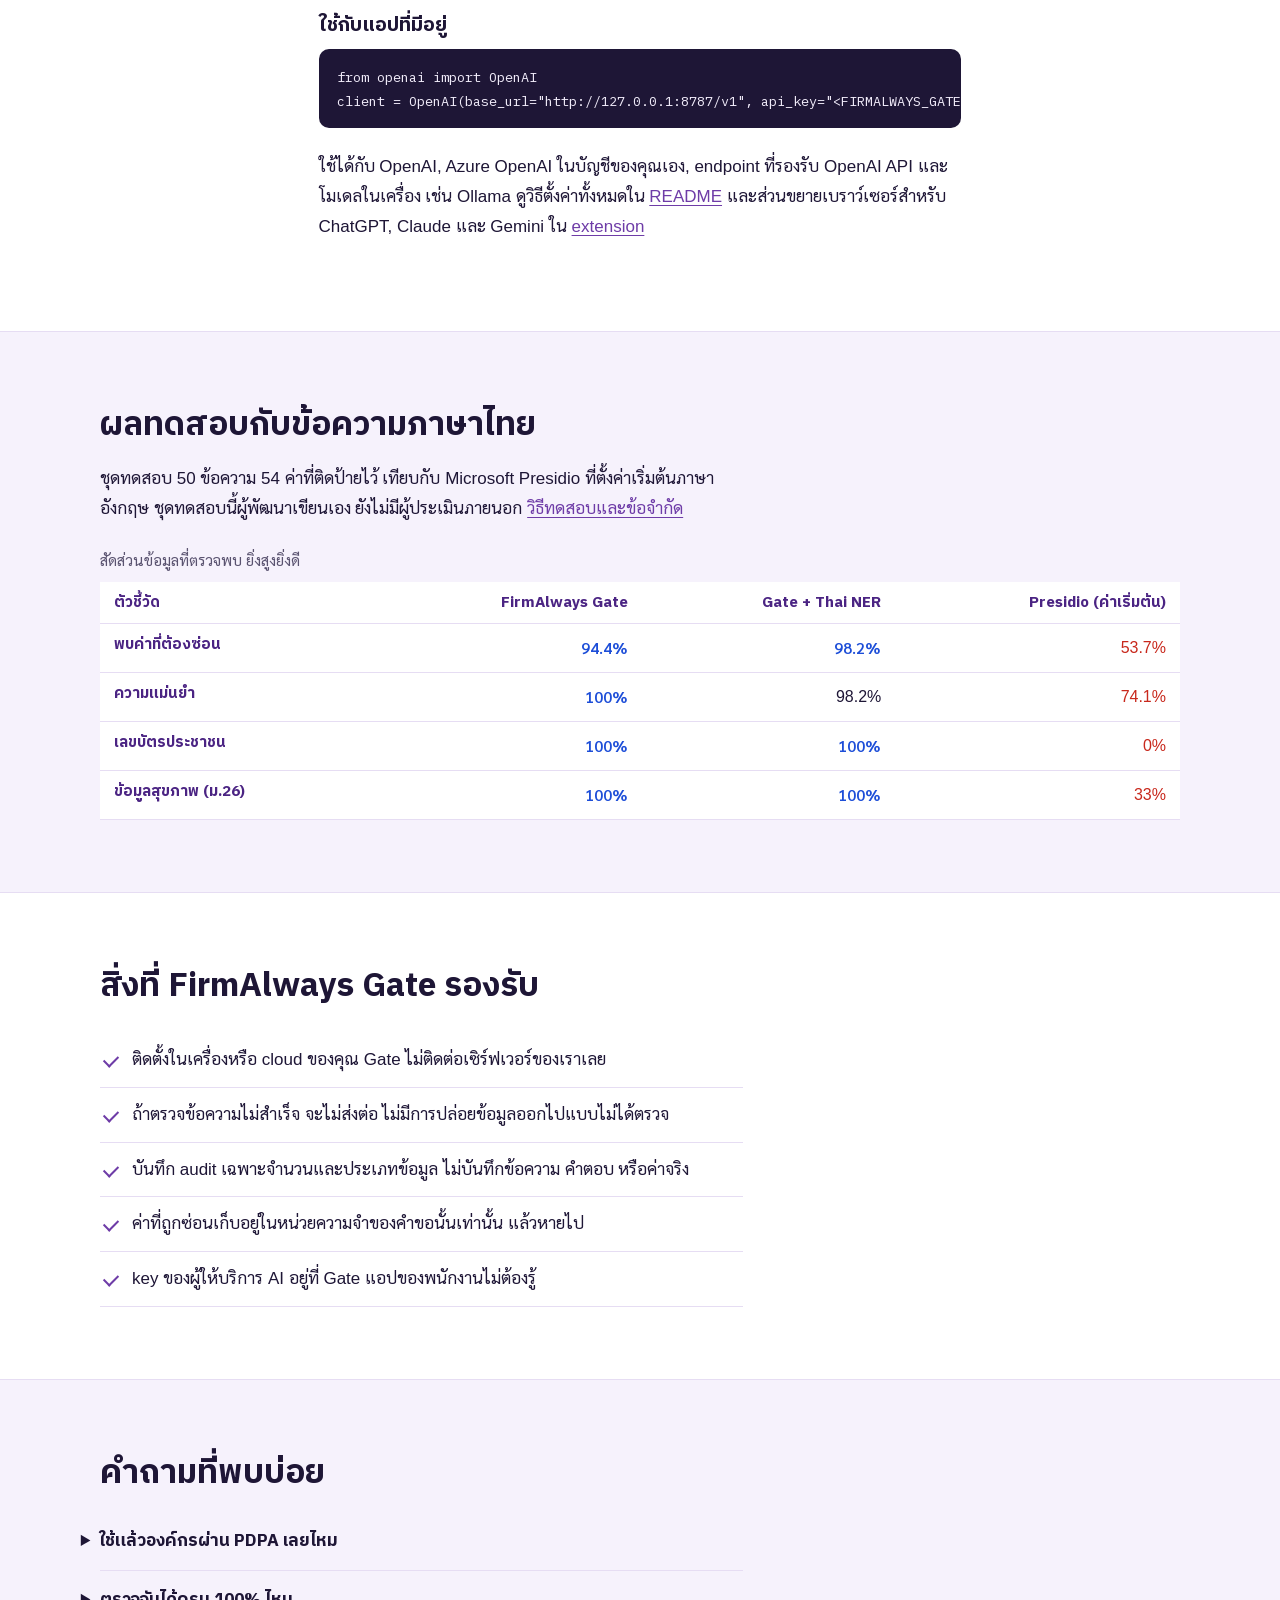
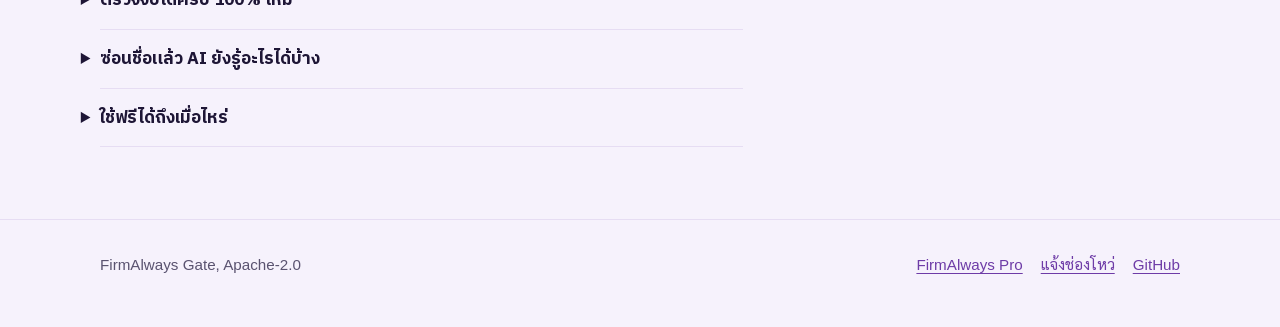
==== commit 17f4f800: "Thai/English website; rename 'promises' heading to 'supports' - English pages /en/ and /en/pro/ with" ====
--- a/index.html
+++ b/index.html
@@ -6,13 +6,16 @@
   <title>FirmAlways Gate</title>
   <meta name="description" content="ซ่อนเลขบัตรประชาชน ชื่อ เบอร์โทร และข้อมูลอ่อนไหวตาม PDPA ก่อนส่งข้อความให้ ChatGPT, Claude หรือ Gemini แล้วคืนค่าจริงในคำตอบ ฟรีและโอเพนซอร์ส">
   <link rel="canonical" href="https://firmalways.meapplication.co.th/">
+  <link rel="alternate" hreflang="th" href="https://firmalways.meapplication.co.th/">
+  <link rel="alternate" hreflang="en" href="https://firmalways.meapplication.co.th/en/">
+  <link rel="alternate" hreflang="x-default" href="https://firmalways.meapplication.co.th/">
   <meta name="theme-color" content="#6e3ca7">
   <link rel="icon" href="assets/brand/favicon.ico" sizes="48x48">
   <link rel="icon" href="assets/brand/favicon-32.png" type="image/png" sizes="32x32">
   <link rel="apple-touch-icon" href="assets/brand/apple-touch-icon.png">
   <link rel="manifest" href="site.webmanifest">
   <link rel="preload" href="assets/fonts/ibm-plex-sans-thai-700-thai.woff2" as="font" type="font/woff2" crossorigin>
-  <link rel="stylesheet" href="assets/style.css">
+  <link rel="stylesheet" href="assets/style.css?v=3">
   <meta property="og:type" content="website">
   <meta property="og:site_name" content="FirmAlways">
   <meta property="og:title" content="FirmAlways Gate">
@@ -23,6 +26,7 @@
   <meta property="og:image:height" content="630">
   <meta property="og:image:alt" content="FirmAlways Gate ซ่อนข้อมูลส่วนบุคคลภาษาไทยก่อนส่งข้อความให้ AI ตาม PDPA">
   <meta property="og:locale" content="th_TH">
+  <meta property="og:locale:alternate" content="en_US">
   <meta name="twitter:card" content="summary_large_image">
   <meta name="twitter:title" content="FirmAlways Gate">
   <meta name="twitter:description" content="ซ่อนข้อมูลส่วนบุคคลภาษาไทยก่อนส่งข้อความให้ AI ตาม PDPA ฟรีและโอเพนซอร์ส">
@@ -81,7 +85,7 @@
 <a class="skip" href="#main">ข้ามไปที่เนื้อหา</a>
 <header class="site-header">
   <div class="wrap">
-    <a class="brand" href="./" aria-label="FirmAlways Gate หน้าแรก"><img src="assets/brand/logo-64.png" alt="" width="36" height="36">FirmAlways Gate</a>
+    <a class="brand" href="./"><img src="assets/brand/logo-64.png" alt="" width="36" height="36">FirmAlways Gate</a>
     <nav class="nav" aria-label="เมนูหลัก">
       <a href="#how">ทำงานอย่างไร</a>
       <a href="#detect">ข้อมูลที่ตรวจ</a>
@@ -89,6 +93,7 @@
       <a href="#benchmark">ผลทดสอบ</a>
       <a href="pro/">Pro</a>
       <a href="https://github.com/firmalways/gate">GitHub</a>
+      <a class="lang" href="en/" hreflang="en" lang="en" title="English">EN</a>
     </nav>
   </div>
 </header>
@@ -203,7 +208,7 @@
 
   <section id="promises" aria-labelledby="promises-title">
     <div class="wrap">
-      <h2 id="promises-title">สิ่งที่ FirmAlways Gate สัญญา</h2>
+      <h2 id="promises-title">สิ่งที่ FirmAlways Gate รองรับ</h2>
       <ul class="promises">
         <li>ติดตั้งในเครื่องหรือ cloud ของคุณ Gate ไม่ติดต่อเซิร์ฟเวอร์ของเราเลย</li>
         <li>ถ้าตรวจข้อความไม่สำเร็จ จะไม่ส่งต่อ ไม่มีการปล่อยข้อมูลออกไปแบบไม่ได้ตรวจ</li>
@@ -235,6 +240,6 @@
     </nav>
   </div>
 </footer>
-<script src="assets/demo.js" defer></script>
+<script src="assets/demo.js?v=3" defer></script>
 </body>
 </html>
--- a/assets/style.css
+++ b/assets/style.css
@@ -45,6 +45,8 @@
 .nav { display: flex; gap: 22px; flex-wrap: wrap; font: 500 0.95rem/1 var(--display); }
 .nav a { color: var(--ink); text-decoration: none; padding: 6px 0; }
 .nav a:hover, .nav a[aria-current="page"] { color: var(--purple); }
+.nav a.lang { border: 1.5px solid var(--purple); color: var(--purple); border-radius: 999px; padding: 5px 10px; }
+.nav a.lang:hover { background: var(--purple); color: #fff; }
 
 /* Type scale (1.25) */
 h1, h2, h3, h4 { font-family: var(--display); line-height: 1.3; margin: 0 0 0.5em; color: var(--ink); }
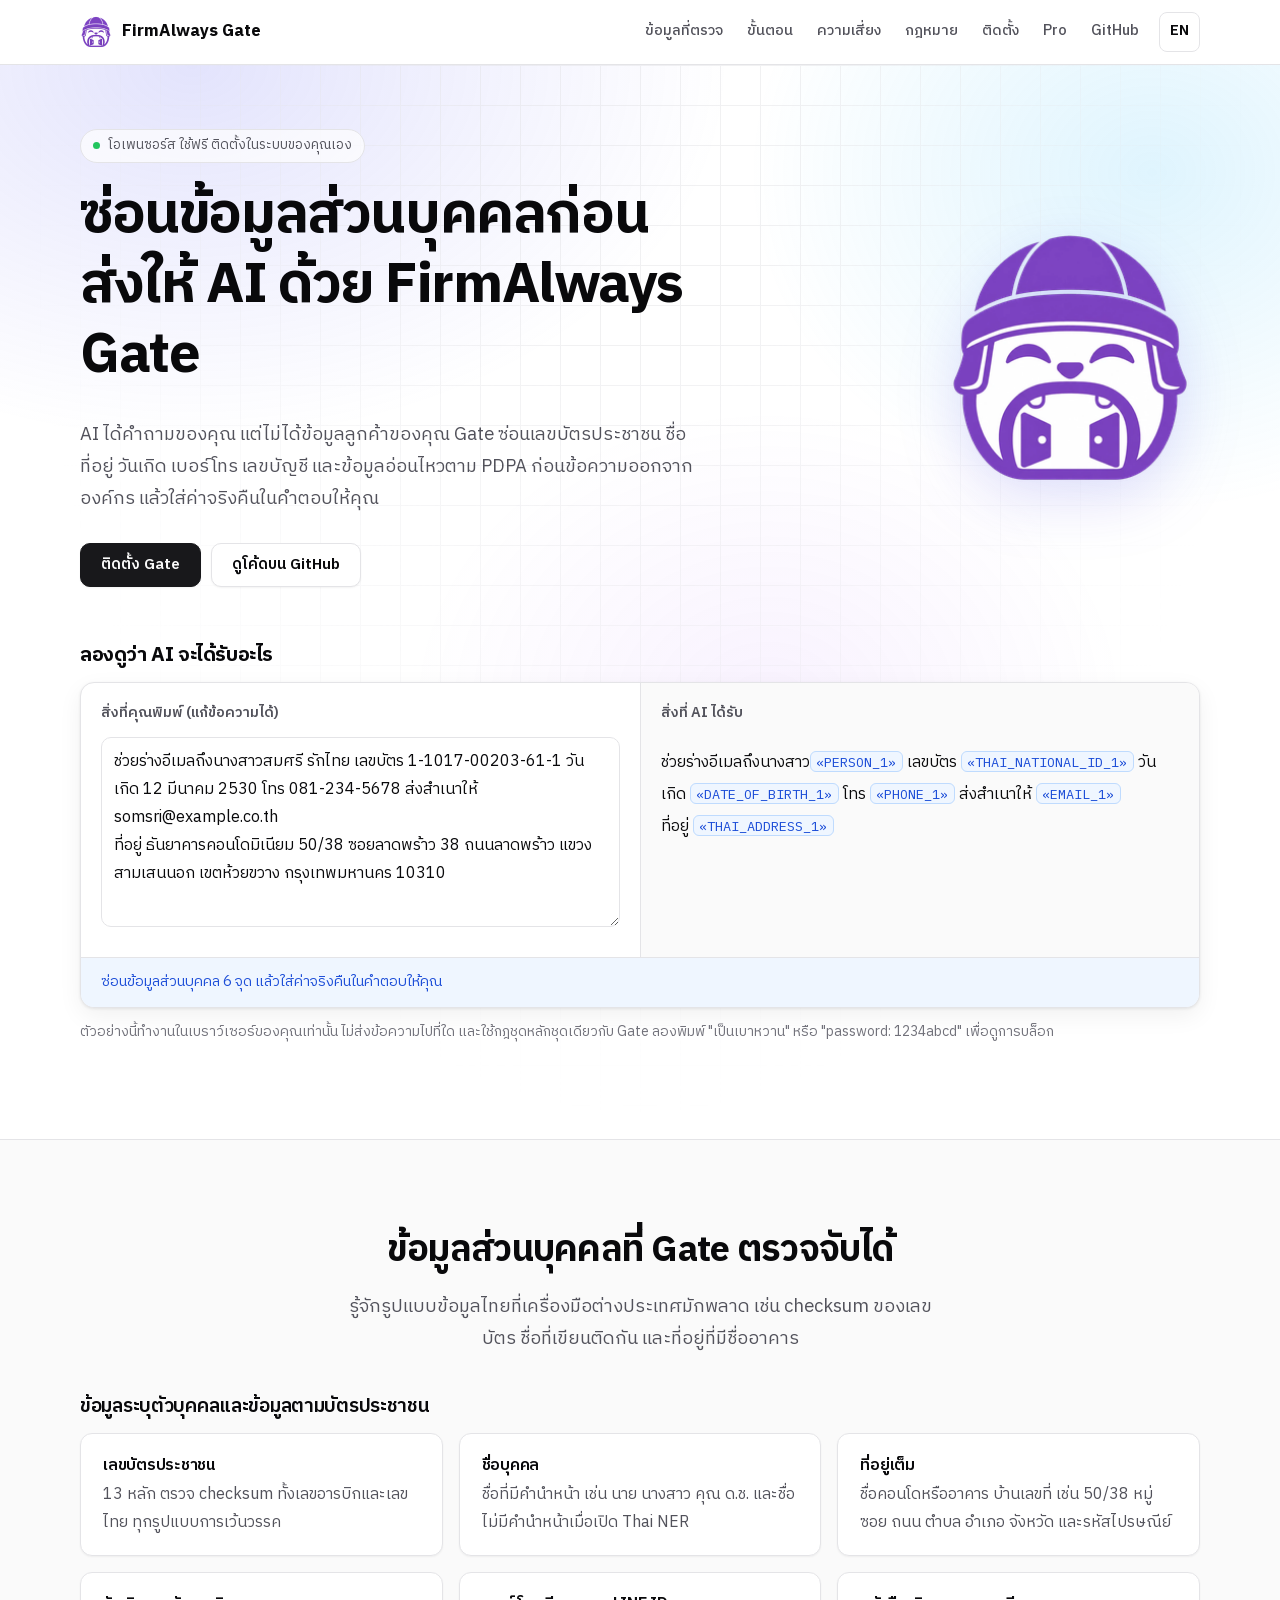
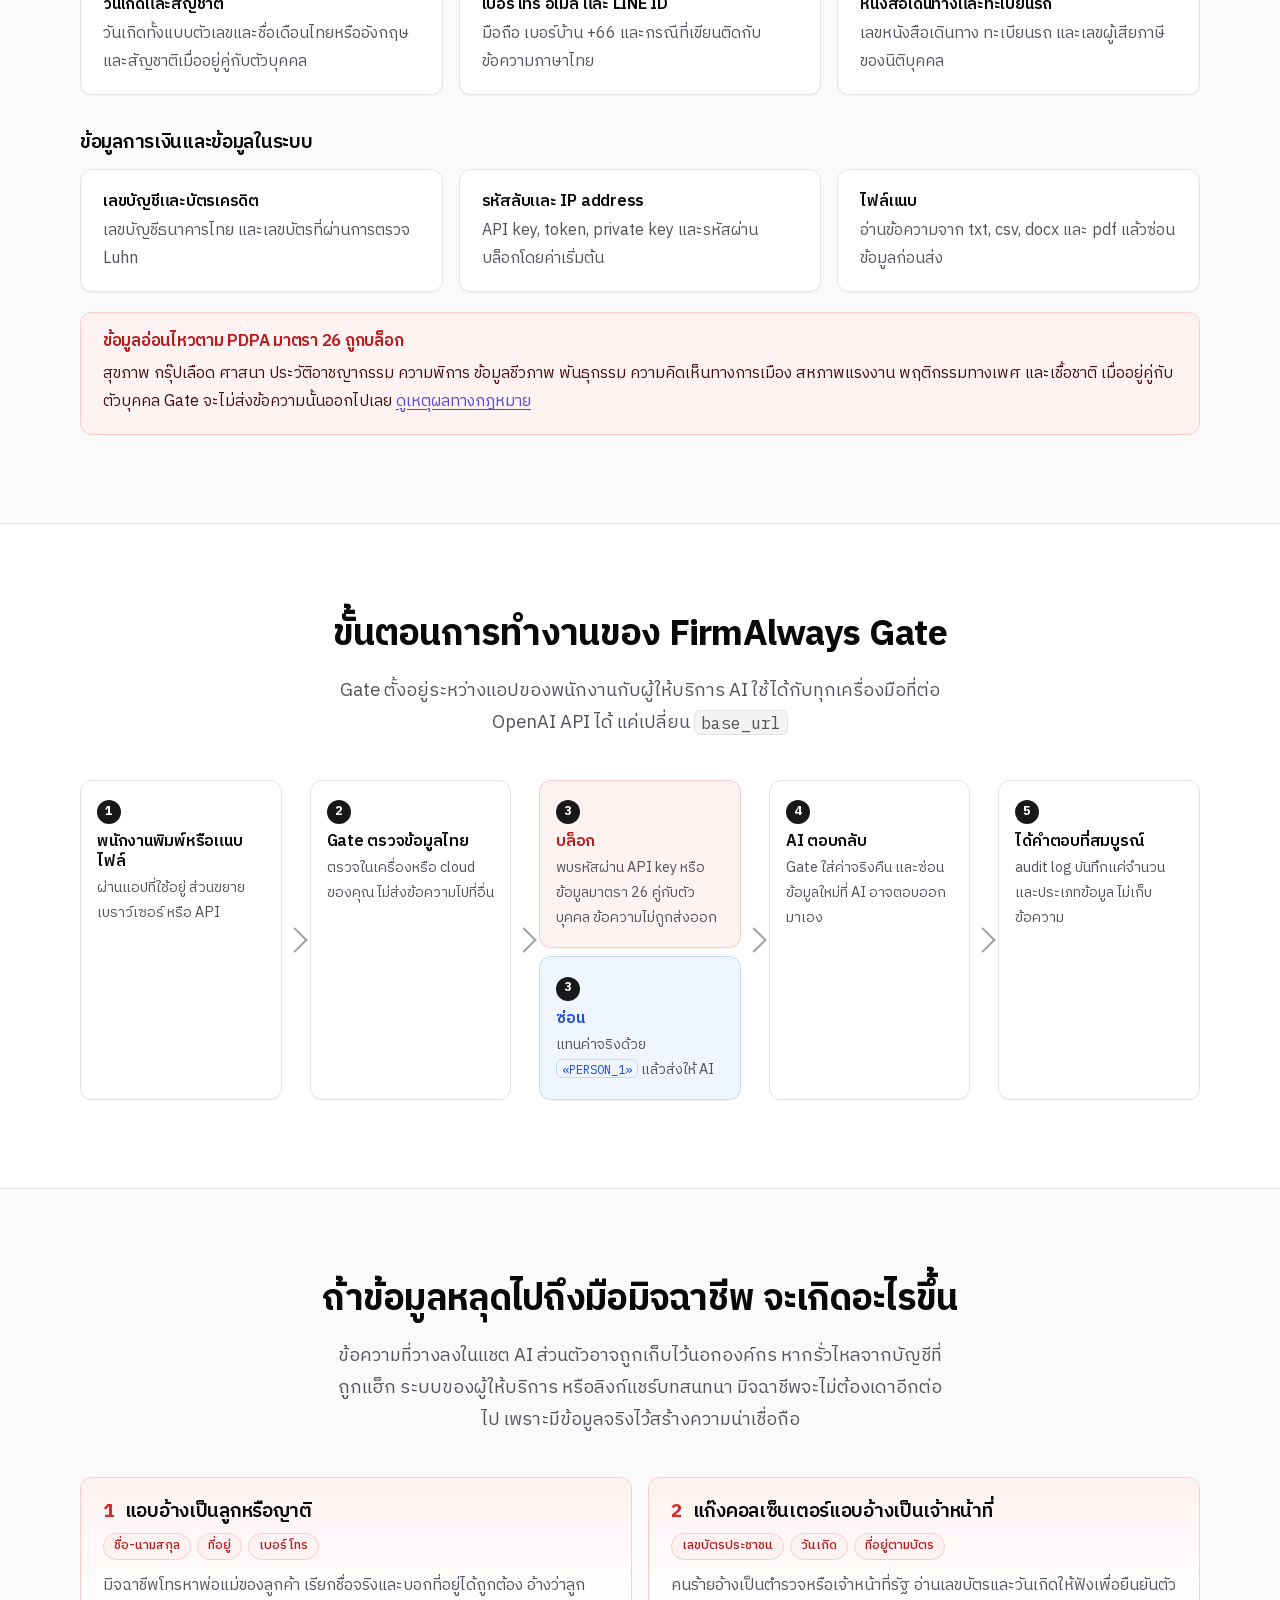
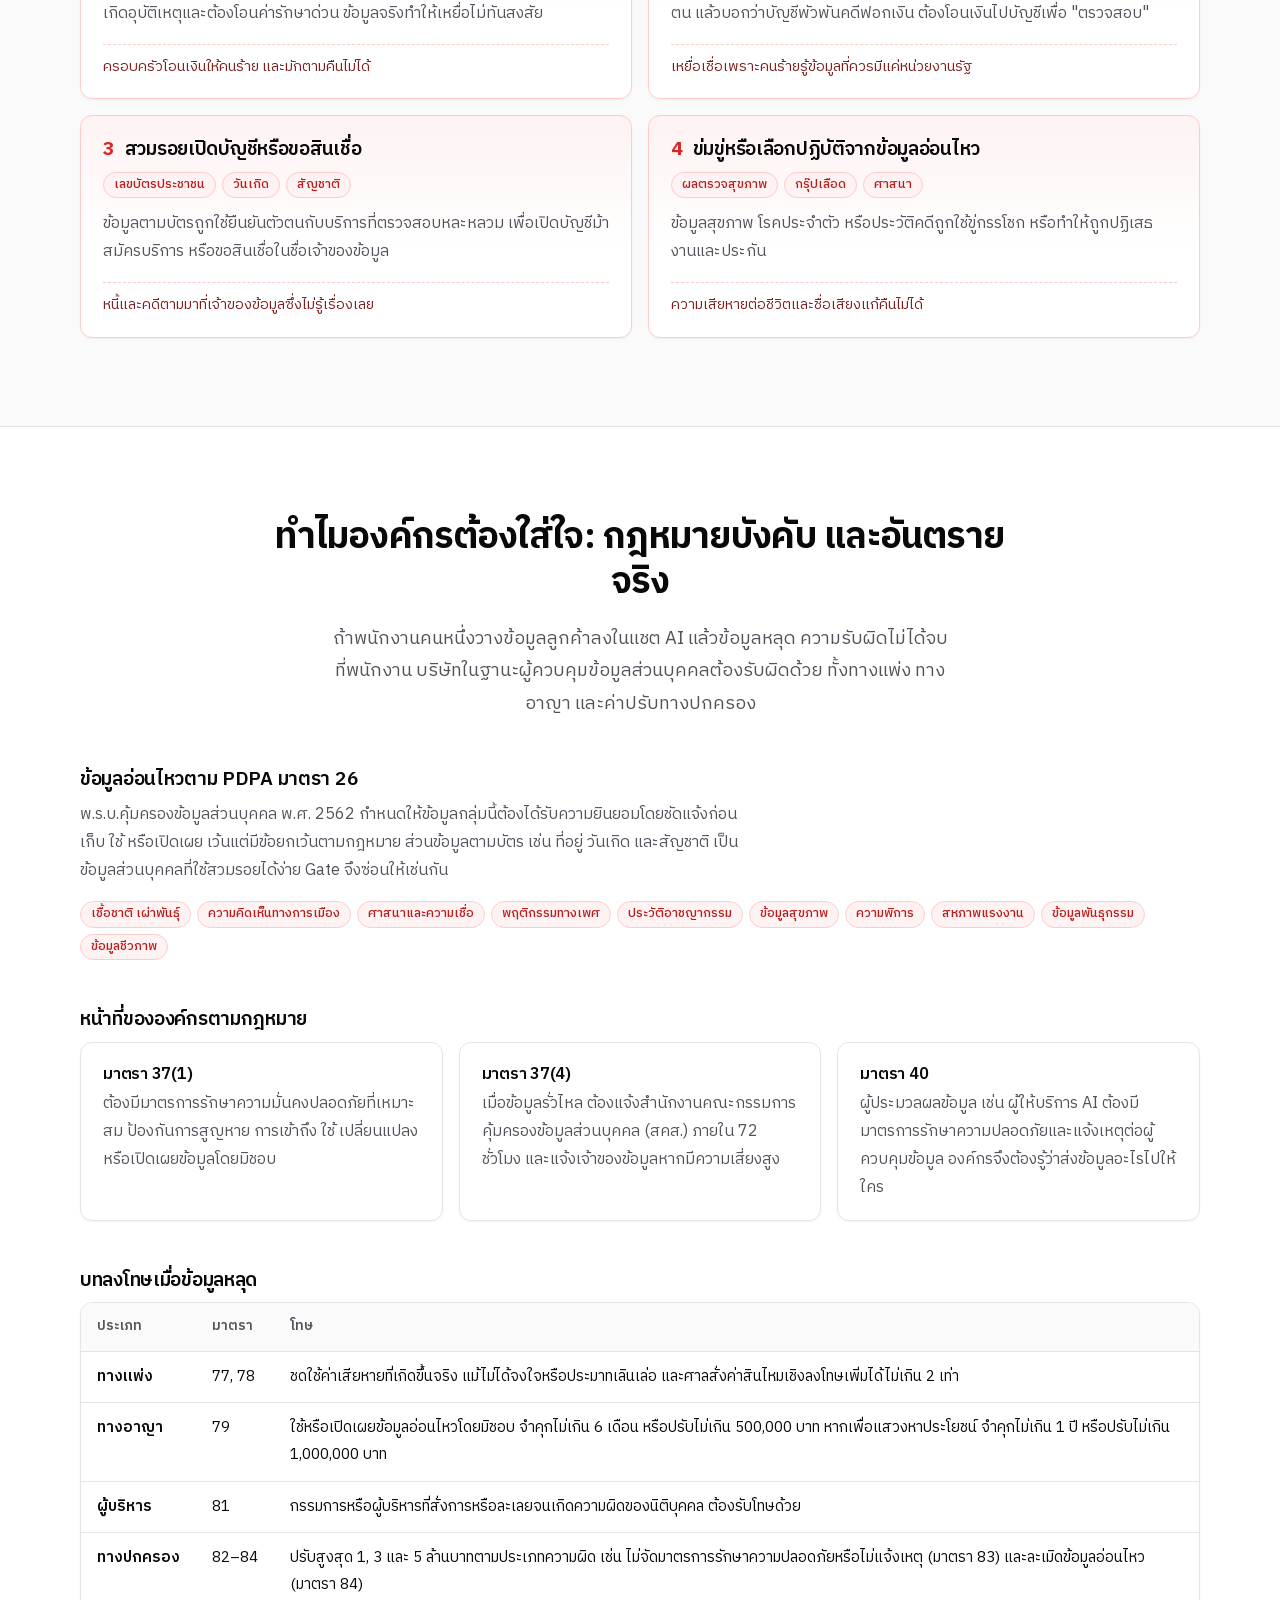
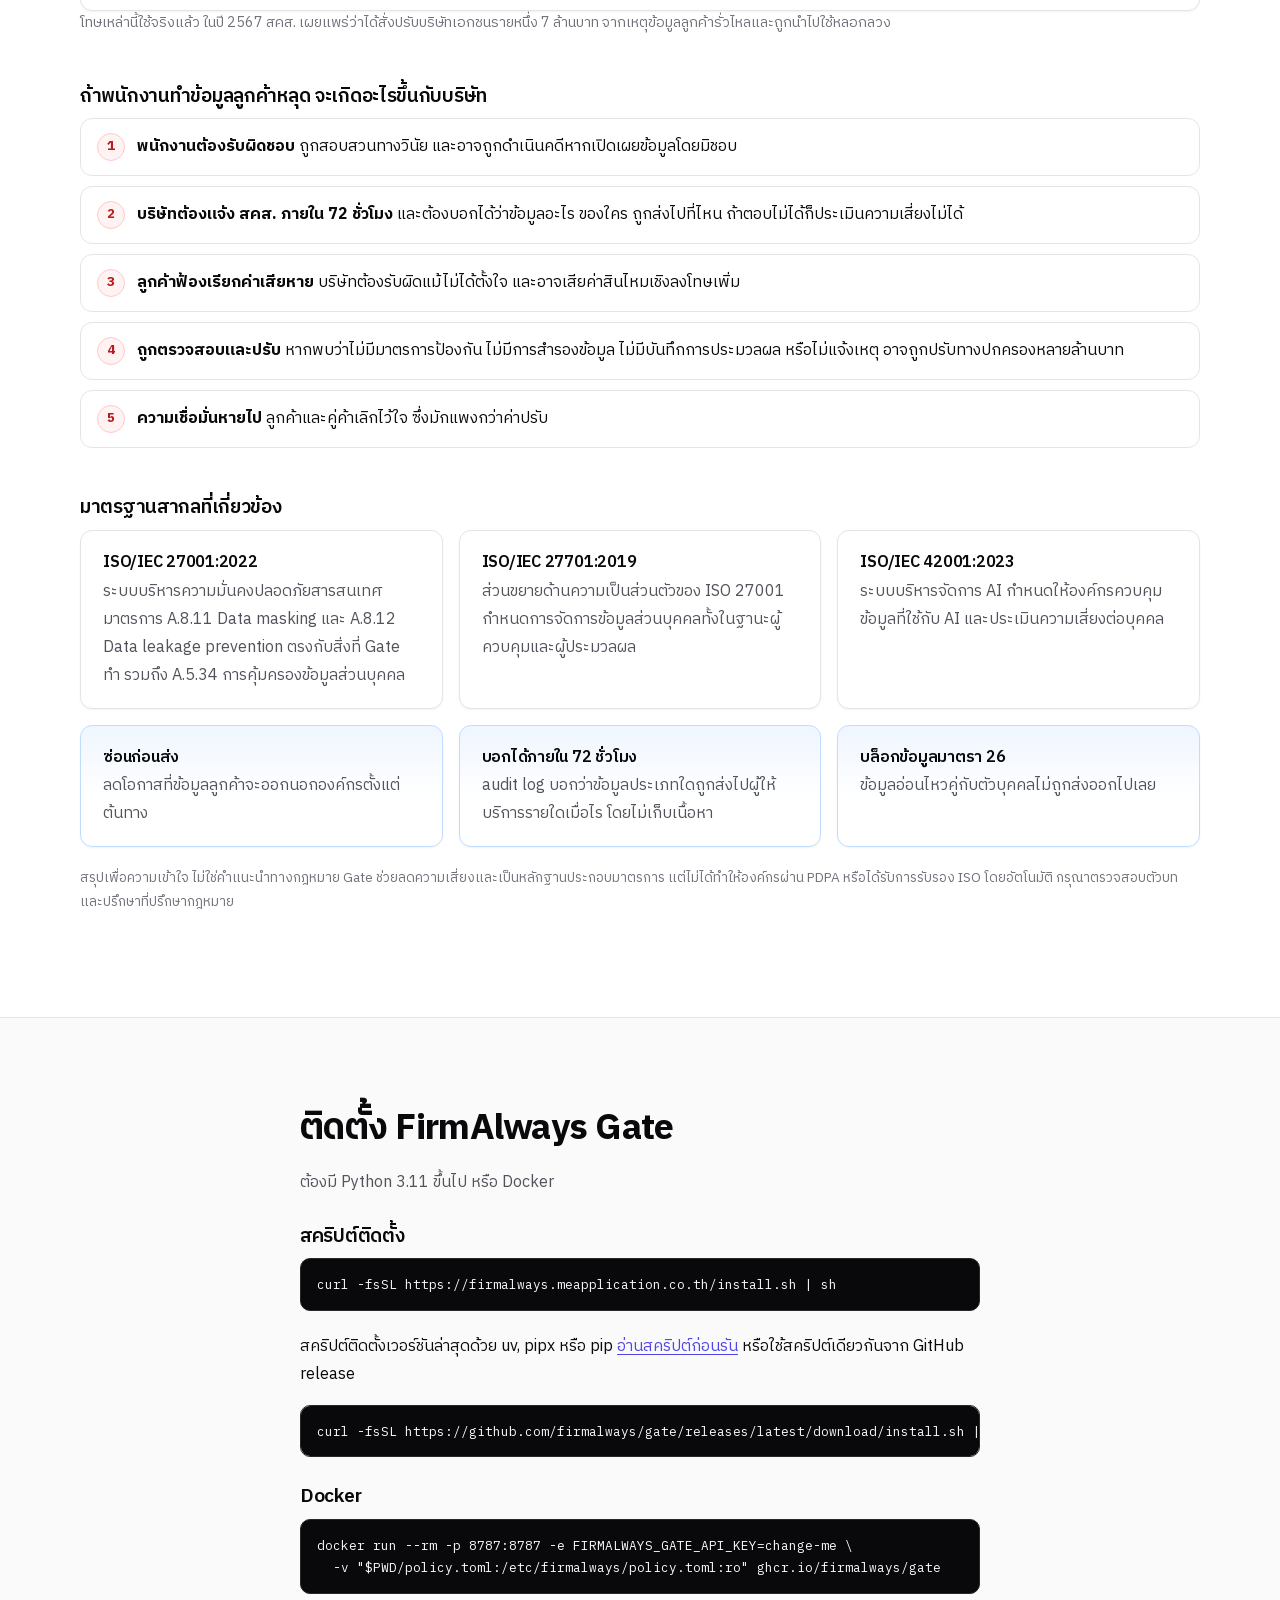
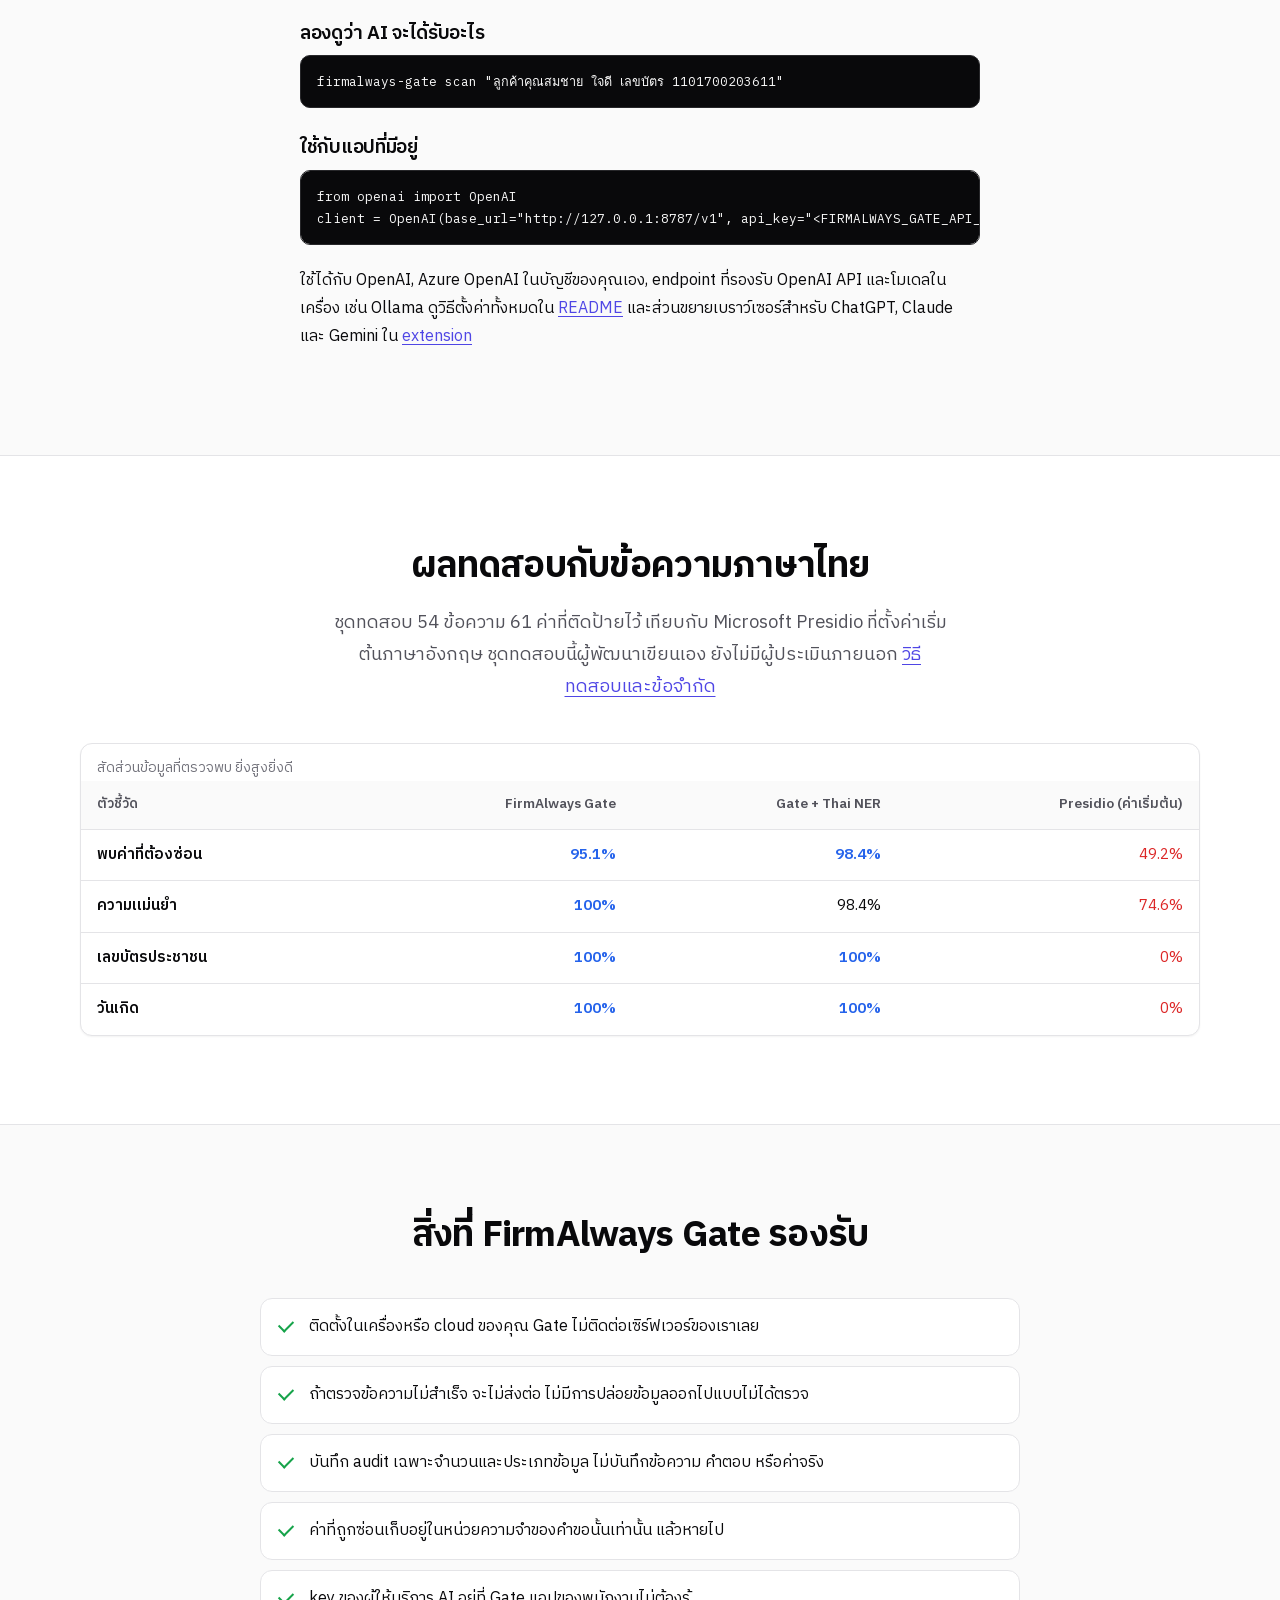
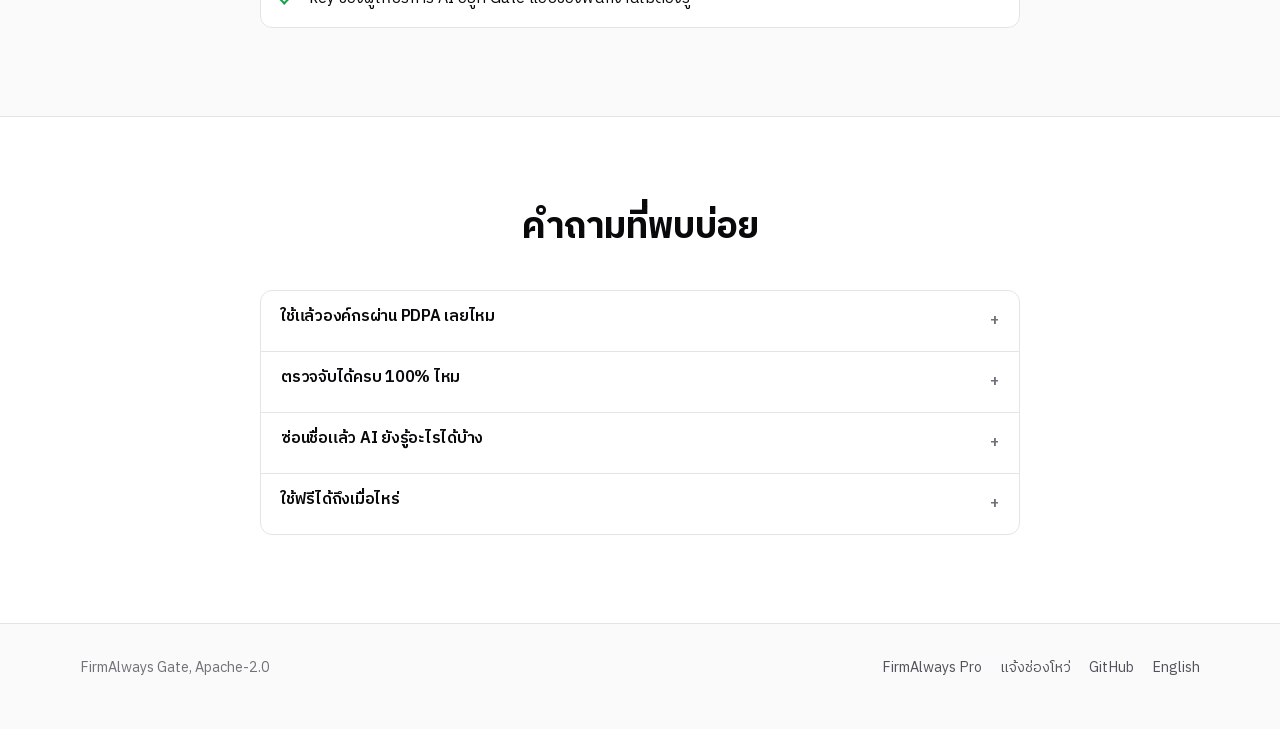
==== commit 78ba3fd4: "Modern neutral redesign; risks, flowchart, law and ISO sections - shadcn-inspired zinc/indigo theme " ====
--- a/index.html
+++ b/index.html
@@ -15,7 +15,7 @@
   <link rel="apple-touch-icon" href="assets/brand/apple-touch-icon.png">
   <link rel="manifest" href="site.webmanifest">
   <link rel="preload" href="assets/fonts/ibm-plex-sans-thai-700-thai.woff2" as="font" type="font/woff2" crossorigin>
-  <link rel="stylesheet" href="assets/style.css?v=3">
+  <link rel="stylesheet" href="assets/style.css?v=4">
   <meta property="og:type" content="website">
   <meta property="og:site_name" content="FirmAlways">
   <meta property="og:title" content="FirmAlways Gate">
@@ -85,12 +85,13 @@
 <a class="skip" href="#main">ข้ามไปที่เนื้อหา</a>
 <header class="site-header">
   <div class="wrap">
-    <a class="brand" href="./"><img src="assets/brand/logo-64.png" alt="" width="36" height="36">FirmAlways Gate</a>
+    <a class="brand" href="./"><img src="assets/brand/logo-64.png" alt="" width="32" height="32">FirmAlways Gate</a>
     <nav class="nav" aria-label="เมนูหลัก">
-      <a href="#how">ทำงานอย่างไร</a>
       <a href="#detect">ข้อมูลที่ตรวจ</a>
+      <a href="#flow">ขั้นตอน</a>
+      <a href="#risks">ความเสี่ยง</a>
+      <a href="#law">กฎหมาย</a>
       <a href="#install">ติดตั้ง</a>
-      <a href="#benchmark">ผลทดสอบ</a>
       <a href="pro/">Pro</a>
       <a href="https://github.com/firmalways/gate">GitHub</a>
       <a class="lang" href="en/" hreflang="en" lang="en" title="English">EN</a>
@@ -103,21 +104,23 @@
     <div class="wrap">
       <div class="hero-grid">
         <div>
+          <p class="pill">โอเพนซอร์ส ใช้ฟรี ติดตั้งในระบบของคุณเอง</p>
           <h1 id="hero-title">ซ่อนข้อมูลส่วนบุคคลก่อนส่งให้ AI ด้วย FirmAlways Gate</h1>
-          <p class="lead">AI ได้คำถามของคุณ แต่ไม่ได้ข้อมูลลูกค้าของคุณ Gate ซ่อนเลขบัตรประชาชน ชื่อ เบอร์โทร เลขบัญชี และข้อมูลอ่อนไหวตาม PDPA ก่อนข้อความออกจากองค์กร แล้วใส่ค่าจริงคืนในคำตอบให้คุณ ฟรีและเปิดโค้ดให้ตรวจสอบทุกบรรทัด</p>
+          <p class="lead">AI ได้คำถามของคุณ แต่ไม่ได้ข้อมูลลูกค้าของคุณ Gate ซ่อนเลขบัตรประชาชน ชื่อ ที่อยู่ วันเกิด เบอร์โทร เลขบัญชี และข้อมูลอ่อนไหวตาม PDPA ก่อนข้อความออกจากองค์กร แล้วใส่ค่าจริงคืนในคำตอบให้คุณ</p>
           <div class="actions">
             <a class="button primary" href="#install">ติดตั้ง Gate</a>
             <a class="button" href="https://github.com/firmalways/gate">ดูโค้ดบน GitHub</a>
           </div>
         </div>
-        <img src="assets/brand/logo-256.png" alt="มาสคอต FirmAlways ผู้เฝ้าประตูข้อมูล สวมหมวกสีม่วง" width="280" height="280" fetchpriority="high">
+        <img src="assets/brand/logo-256.png" alt="มาสคอต FirmAlways ผู้เฝ้าประตูข้อมูล" width="260" height="260" fetchpriority="high">
       </div>
 
       <h2 class="demo-heading">ลองดูว่า AI จะได้รับอะไร</h2>
       <div class="demo">
         <div class="demo-pane">
           <label for="demo-input">สิ่งที่คุณพิมพ์ (แก้ข้อความได้)</label>
-          <textarea id="demo-input" spellcheck="false">ช่วยร่างอีเมลถึงนางสาวสมศรี รักไทย เลขบัตร 1-1017-00203-61-1 โทร 081-234-5678 เรื่องยอดค้างชำระ แล้วส่งสำเนาให้ somsri@example.co.th</textarea>
+          <textarea id="demo-input" spellcheck="false">ช่วยร่างอีเมลถึงนางสาวสมศรี รักไทย เลขบัตร 1-1017-00203-61-1 วันเกิด 12 มีนาคม 2530 โทร 081-234-5678 ส่งสำเนาให้ somsri@example.co.th
+ที่อยู่ ธันยาคารคอนโดมิเนียม 50/38 ซอยลาดพร้าว 38 ถนนลาดพร้าว แขวงสามเสนนอก เขตห้วยขวาง กรุงเทพมหานคร 10310</textarea>
         </div>
         <div class="demo-pane">
           <span class="demo-title" id="demo-output-label">สิ่งที่ AI ได้รับ</span>
@@ -125,52 +128,164 @@
         </div>
         <p class="demo-status" id="demo-status" role="status"></p>
       </div>
-      <p class="demo-note">ตัวอย่างนี้ทำงานในเบราว์เซอร์ของคุณเท่านั้น ไม่ส่งข้อความไปที่ใด และใช้กฎเพียงบางส่วนของ Gate ตัวจริง</p>
-    </div>
-  </section>
-
-  <section id="how" aria-labelledby="how-title">
-    <div class="wrap">
-      <h2 id="how-title">FirmAlways Gate ทำงานอย่างไร</h2>
-      <p class="prose">Gate ตั้งอยู่ระหว่างแอปของคุณกับผู้ให้บริการ AI ใช้ได้กับทุกเครื่องมือที่ต่อ OpenAI API ได้ แค่เปลี่ยน <code>base_url</code></p>
-      <ol class="steps">
-        <li><h3>ตรวจข้อความและไฟล์</h3><p>หาข้อมูลส่วนบุคคลภาษาไทย ด้วยกฎที่รู้จักรูปแบบไทย เช่น checksum ของเลขบัตร และชื่อที่เขียนติดกันโดยไม่เว้นวรรค</p></li>
-        <li><h3>ซ่อนหรือบล็อก</h3><p>แทนค่าจริงด้วย <span class="tok">«PERSON_1»</span> ก่อนส่งออก และไม่ส่งเลยถ้าพบรหัสผ่าน API key หรือข้อมูลอ่อนไหวตามมาตรา 26</p></li>
-        <li><h3>คืนค่าในคำตอบ</h3><p>เมื่อ AI ตอบกลับ Gate ใส่ค่าจริงคืนในเครื่องของคุณ และซ่อนข้อมูลใหม่ที่ AI อาจตอบออกมาเอง</p></li>
+      <p class="demo-note">ตัวอย่างนี้ทำงานในเบราว์เซอร์ของคุณเท่านั้น ไม่ส่งข้อความไปที่ใด และใช้กฎชุดหลักชุดเดียวกับ Gate ลองพิมพ์ "เป็นเบาหวาน" หรือ "password: 1234abcd" เพื่อดูการบล็อก</p>
+    </div>
+  </section>
+
+  <section id="detect" class="alt" aria-labelledby="detect-title">
+    <div class="wrap">
+      <div class="section-head">
+        <h2 id="detect-title">ข้อมูลส่วนบุคคลที่ Gate ตรวจจับได้</h2>
+        <p class="lead">รู้จักรูปแบบข้อมูลไทยที่เครื่องมือต่างประเทศมักพลาด เช่น checksum ของเลขบัตร ชื่อที่เขียนติดกัน และที่อยู่ที่มีชื่ออาคาร</p>
+      </div>
+      <h3 class="group-title">ข้อมูลระบุตัวบุคคลและข้อมูลตามบัตรประชาชน</h3>
+      <div class="grid cols-3">
+        <div class="card"><h4>เลขบัตรประชาชน</h4><p>13 หลัก ตรวจ checksum ทั้งเลขอารบิกและเลขไทย ทุกรูปแบบการเว้นวรรค</p></div>
+        <div class="card"><h4>ชื่อบุคคล</h4><p>ชื่อที่มีคำนำหน้า เช่น นาย นางสาว คุณ ด.ช. และชื่อไม่มีคำนำหน้าเมื่อเปิด Thai NER</p></div>
+        <div class="card"><h4>ที่อยู่เต็ม</h4><p>ชื่อคอนโดหรืออาคาร บ้านเลขที่ เช่น 50/38 หมู่ ซอย ถนน ตำบล อำเภอ จังหวัด และรหัสไปรษณีย์</p></div>
+        <div class="card"><h4>วันเกิดและสัญชาติ</h4><p>วันเกิดทั้งแบบตัวเลขและชื่อเดือนไทยหรืออังกฤษ และสัญชาติเมื่ออยู่คู่กับตัวบุคคล</p></div>
+        <div class="card"><h4>เบอร์โทร อีเมล และ LINE ID</h4><p>มือถือ เบอร์บ้าน +66 และกรณีที่เขียนติดกับข้อความภาษาไทย</p></div>
+        <div class="card"><h4>หนังสือเดินทางและทะเบียนรถ</h4><p>เลขหนังสือเดินทาง ทะเบียนรถ และเลขผู้เสียภาษีของนิติบุคคล</p></div>
+      </div>
+      <h3 class="group-title">ข้อมูลการเงินและข้อมูลในระบบ</h3>
+      <div class="grid cols-3">
+        <div class="card"><h4>เลขบัญชีและบัตรเครดิต</h4><p>เลขบัญชีธนาคารไทย และเลขบัตรที่ผ่านการตรวจ Luhn</p></div>
+        <div class="card"><h4>รหัสลับและ IP address</h4><p>API key, token, private key และรหัสผ่าน บล็อกโดยค่าเริ่มต้น</p></div>
+        <div class="card"><h4>ไฟล์แนบ</h4><p>อ่านข้อความจาก txt, csv, docx และ pdf แล้วซ่อนข้อมูลก่อนส่ง</p></div>
+      </div>
+      <div class="callout">
+        <h3>ข้อมูลอ่อนไหวตาม PDPA มาตรา 26 ถูกบล็อก</h3>
+        <p>สุขภาพ กรุ๊ปเลือด ศาสนา ประวัติอาชญากรรม ความพิการ ข้อมูลชีวภาพ พันธุกรรม ความคิดเห็นทางการเมือง สหภาพแรงงาน พฤติกรรมทางเพศ และเชื้อชาติ เมื่ออยู่คู่กับตัวบุคคล Gate จะไม่ส่งข้อความนั้นออกไปเลย <a href="#law">ดูเหตุผลทางกฎหมาย</a></p>
+      </div>
+    </div>
+  </section>
+
+  <section id="flow" aria-labelledby="flow-title">
+    <div class="wrap">
+      <div class="section-head">
+        <h2 id="flow-title">ขั้นตอนการทำงานของ FirmAlways Gate</h2>
+        <p class="lead">Gate ตั้งอยู่ระหว่างแอปของพนักงานกับผู้ให้บริการ AI ใช้ได้กับทุกเครื่องมือที่ต่อ OpenAI API ได้ แค่เปลี่ยน <code>base_url</code></p>
+      </div>
+      <ol class="flow" aria-label="ลำดับการทำงาน">
+        <li><div class="node"><span class="step">1</span><h3>พนักงานพิมพ์หรือแนบไฟล์</h3><p>ผ่านแอปที่ใช้อยู่ ส่วนขยายเบราว์เซอร์ หรือ API</p></div></li>
+        <li><div class="node"><span class="step">2</span><h3>Gate ตรวจข้อมูลไทย</h3><p>ตรวจในเครื่องหรือ cloud ของคุณ ไม่ส่งข้อความไปที่อื่น</p></div></li>
+        <li class="branch">
+          <div class="node red"><span class="step">3</span><h3>บล็อก</h3><p>พบรหัสผ่าน API key หรือข้อมูลมาตรา 26 คู่กับตัวบุคคล ข้อความไม่ถูกส่งออก</p></div>
+          <div class="node blue"><span class="step">3</span><h3>ซ่อน</h3><p>แทนค่าจริงด้วย <span class="tok">«PERSON_1»</span> แล้วส่งให้ AI</p></div>
+        </li>
+        <li><div class="node"><span class="step">4</span><h3>AI ตอบกลับ</h3><p>Gate ใส่ค่าจริงคืน และซ่อนข้อมูลใหม่ที่ AI อาจตอบออกมาเอง</p></div></li>
+        <li><div class="node"><span class="step">5</span><h3>ได้คำตอบที่สมบูรณ์</h3><p>audit log บันทึกแค่จำนวนและประเภทข้อมูล ไม่เก็บข้อความ</p></div></li>
       </ol>
     </div>
   </section>
 
-  <section id="detect" class="tinted" aria-labelledby="detect-title">
-    <div class="wrap">
-      <h2 id="detect-title">ข้อมูลส่วนบุคคลที่ Gate ตรวจจับได้</h2>
-      <div class="groups">
-        <div class="group">
-          <h3>ข้อมูลระบุตัวบุคคล</h3>
-          <div class="item"><h4>เลขบัตรประชาชน</h4><p>13 หลัก ตรวจ checksum ทั้งเลขอารบิกและเลขไทย ทุกรูปแบบการเว้นวรรค</p></div>
-          <div class="item"><h4>ชื่อบุคคล</h4><p>ชื่อที่มีคำนำหน้า เช่น นาย นางสาว คุณ ด.ช. และชื่อไม่มีคำนำหน้าเมื่อเปิด Thai NER</p></div>
-          <div class="item"><h4>เบอร์โทร อีเมล และ LINE ID</h4><p>มือถือ เบอร์บ้าน +66 และกรณีที่เขียนติดกับข้อความภาษาไทย</p></div>
-          <div class="item"><h4>ที่อยู่</h4><p>บ้านเลขที่ หมู่ ซอย ถนน ตำบล อำเภอ จังหวัด และรหัสไปรษณีย์</p></div>
-        </div>
-        <div class="group">
-          <h3>ข้อมูลการเงิน เอกสาร และระบบ</h3>
-          <div class="item"><h4>เลขบัญชีและบัตรเครดิต</h4><p>เลขบัญชีธนาคารไทย และเลขบัตรที่ผ่าน Luhn</p></div>
-          <div class="item"><h4>หนังสือเดินทางและทะเบียนรถ</h4><p>เลขหนังสือเดินทาง ทะเบียนรถ และเลขผู้เสียภาษีของนิติบุคคล</p></div>
-          <div class="item"><h4>รหัสลับและ IP address</h4><p>API key, token, private key และรหัสผ่าน บล็อกโดยค่าเริ่มต้น</p></div>
-          <div class="item"><h4>ไฟล์แนบ</h4><p>อ่านข้อความจาก txt, csv, docx และ pdf แล้วซ่อนก่อนส่ง</p></div>
-        </div>
-        <div class="group s26">
-          <h3>ข้อมูลอ่อนไหวตาม PDPA มาตรา 26</h3>
-          <p>สุขภาพ ศาสนา ประวัติอาชญากรรม ความพิการ ข้อมูลชีวภาพ พันธุกรรม ความคิดเห็นทางการเมือง สหภาพแรงงาน พฤติกรรมทางเพศ และเชื้อชาติ Gate บล็อกเมื่อข้อมูลเหล่านี้อยู่คู่กับตัวบุคคล ส่วนคำถามทั่วไปอย่าง "อาการเบาหวานมีอะไรบ้าง" ยังถามได้ตามปกติ</p>
-        </div>
-      </div>
-    </div>
-  </section>
-
-  <section id="install" class="install" aria-labelledby="install-title">
+  <section id="risks" class="alt" aria-labelledby="risks-title">
+    <div class="wrap">
+      <div class="section-head">
+        <h2 id="risks-title">ถ้าข้อมูลหลุดไปถึงมือมิจฉาชีพ จะเกิดอะไรขึ้น</h2>
+        <p class="lead">ข้อความที่วางลงในแชต AI ส่วนตัวอาจถูกเก็บไว้นอกองค์กร หากรั่วไหลจากบัญชีที่ถูกแฮ็ก ระบบของผู้ให้บริการ หรือลิงก์แชร์บทสนทนา มิจฉาชีพจะไม่ต้องเดาอีกต่อไป เพราะมีข้อมูลจริงไว้สร้างความน่าเชื่อถือ</p>
+      </div>
+      <div class="grid cols-2">
+        <article class="card danger scenario">
+          <h3><span class="num">1</span>แอบอ้างเป็นลูกหรือญาติ</h3>
+          <ul class="badges"><li class="badge red">ชื่อ-นามสกุล</li><li class="badge red">ที่อยู่</li><li class="badge red">เบอร์โทร</li></ul>
+          <p>มิจฉาชีพโทรหาพ่อแม่ของลูกค้า เรียกชื่อจริงและบอกที่อยู่ได้ถูกต้อง อ้างว่าลูกเกิดอุบัติเหตุและต้องโอนค่ารักษาด่วน ข้อมูลจริงทำให้เหยื่อไม่ทันสงสัย</p>
+          <p class="result">ครอบครัวโอนเงินให้คนร้าย และมักตามคืนไม่ได้</p>
+        </article>
+        <article class="card danger scenario">
+          <h3><span class="num">2</span>แก๊งคอลเซ็นเตอร์แอบอ้างเป็นเจ้าหน้าที่</h3>
+          <ul class="badges"><li class="badge red">เลขบัตรประชาชน</li><li class="badge red">วันเกิด</li><li class="badge red">ที่อยู่ตามบัตร</li></ul>
+          <p>คนร้ายอ้างเป็นตำรวจหรือเจ้าหน้าที่รัฐ อ่านเลขบัตรและวันเกิดให้ฟังเพื่อยืนยันตัวตน แล้วบอกว่าบัญชีพัวพันคดีฟอกเงิน ต้องโอนเงินไปบัญชีเพื่อ "ตรวจสอบ"</p>
+          <p class="result">เหยื่อเชื่อเพราะคนร้ายรู้ข้อมูลที่ควรมีแค่หน่วยงานรัฐ</p>
+        </article>
+        <article class="card danger scenario">
+          <h3><span class="num">3</span>สวมรอยเปิดบัญชีหรือขอสินเชื่อ</h3>
+          <ul class="badges"><li class="badge red">เลขบัตรประชาชน</li><li class="badge red">วันเกิด</li><li class="badge red">สัญชาติ</li></ul>
+          <p>ข้อมูลตามบัตรถูกใช้ยืนยันตัวตนกับบริการที่ตรวจสอบหละหลวม เพื่อเปิดบัญชีม้า สมัครบริการ หรือขอสินเชื่อในชื่อเจ้าของข้อมูล</p>
+          <p class="result">หนี้และคดีตามมาที่เจ้าของข้อมูลซึ่งไม่รู้เรื่องเลย</p>
+        </article>
+        <article class="card danger scenario">
+          <h3><span class="num">4</span>ข่มขู่หรือเลือกปฏิบัติจากข้อมูลอ่อนไหว</h3>
+          <ul class="badges"><li class="badge red">ผลตรวจสุขภาพ</li><li class="badge red">กรุ๊ปเลือด</li><li class="badge red">ศาสนา</li></ul>
+          <p>ข้อมูลสุขภาพ โรคประจำตัว หรือประวัติคดีถูกใช้ขู่กรรโชก หรือทำให้ถูกปฏิเสธงานและประกัน</p>
+          <p class="result">ความเสียหายต่อชีวิตและชื่อเสียงแก้คืนไม่ได้</p>
+        </article>
+      </div>
+    </div>
+  </section>
+
+  <section id="law" aria-labelledby="law-title">
+    <div class="wrap">
+      <div class="section-head">
+        <h2 id="law-title">ทำไมองค์กรต้องใส่ใจ: กฎหมายบังคับ และอันตรายจริง</h2>
+        <p class="lead">ถ้าพนักงานคนหนึ่งวางข้อมูลลูกค้าลงในแชต AI แล้วข้อมูลหลุด ความรับผิดไม่ได้จบที่พนักงาน บริษัทในฐานะผู้ควบคุมข้อมูลส่วนบุคคลต้องรับผิดด้วย ทั้งทางแพ่ง ทางอาญา และค่าปรับทางปกครอง</p>
+      </div>
+
+      <div class="law-block">
+        <h3>ข้อมูลอ่อนไหวตาม PDPA มาตรา 26</h3>
+        <p class="muted prose">พ.ร.บ.คุ้มครองข้อมูลส่วนบุคคล พ.ศ. 2562 กำหนดให้ข้อมูลกลุ่มนี้ต้องได้รับความยินยอมโดยชัดแจ้งก่อนเก็บ ใช้ หรือเปิดเผย เว้นแต่มีข้อยกเว้นตามกฎหมาย ส่วนข้อมูลตามบัตร เช่น ที่อยู่ วันเกิด และสัญชาติ เป็นข้อมูลส่วนบุคคลที่ใช้สวมรอยได้ง่าย Gate จึงซ่อนให้เช่นกัน</p>
+        <ul class="badges">
+          <li class="badge red">เชื้อชาติ เผ่าพันธุ์</li><li class="badge red">ความคิดเห็นทางการเมือง</li><li class="badge red">ศาสนาและความเชื่อ</li><li class="badge red">พฤติกรรมทางเพศ</li><li class="badge red">ประวัติอาชญากรรม</li><li class="badge red">ข้อมูลสุขภาพ</li><li class="badge red">ความพิการ</li><li class="badge red">สหภาพแรงงาน</li><li class="badge red">ข้อมูลพันธุกรรม</li><li class="badge red">ข้อมูลชีวภาพ</li>
+        </ul>
+      </div>
+
+      <div class="law-block">
+        <h3>หน้าที่ขององค์กรตามกฎหมาย</h3>
+        <div class="grid cols-3">
+          <div class="card"><h4>มาตรา 37(1)</h4><p>ต้องมีมาตรการรักษาความมั่นคงปลอดภัยที่เหมาะสม ป้องกันการสูญหาย การเข้าถึง ใช้ เปลี่ยนแปลง หรือเปิดเผยข้อมูลโดยมิชอบ</p></div>
+          <div class="card"><h4>มาตรา 37(4)</h4><p>เมื่อข้อมูลรั่วไหล ต้องแจ้งสำนักงานคณะกรรมการคุ้มครองข้อมูลส่วนบุคคล (สคส.) ภายใน 72 ชั่วโมง และแจ้งเจ้าของข้อมูลหากมีความเสี่ยงสูง</p></div>
+          <div class="card"><h4>มาตรา 40</h4><p>ผู้ประมวลผลข้อมูล เช่น ผู้ให้บริการ AI ต้องมีมาตรการรักษาความปลอดภัยและแจ้งเหตุต่อผู้ควบคุมข้อมูล องค์กรจึงต้องรู้ว่าส่งข้อมูลอะไรไปให้ใคร</p></div>
+        </div>
+      </div>
+
+      <div class="law-block">
+        <h3>บทลงโทษเมื่อข้อมูลหลุด</h3>
+        <div class="table-wrap">
+          <table>
+            <thead><tr><th scope="col">ประเภท</th><th scope="col">มาตรา</th><th scope="col">โทษ</th></tr></thead>
+            <tbody>
+              <tr><th scope="row">ทางแพ่ง</th><td>77, 78</td><td>ชดใช้ค่าเสียหายที่เกิดขึ้นจริง แม้ไม่ได้จงใจหรือประมาทเลินเล่อ และศาลสั่งค่าสินไหมเชิงลงโทษเพิ่มได้ไม่เกิน 2 เท่า</td></tr>
+              <tr><th scope="row">ทางอาญา</th><td>79</td><td>ใช้หรือเปิดเผยข้อมูลอ่อนไหวโดยมิชอบ จำคุกไม่เกิน 6 เดือน หรือปรับไม่เกิน 500,000 บาท หากเพื่อแสวงหาประโยชน์ จำคุกไม่เกิน 1 ปี หรือปรับไม่เกิน 1,000,000 บาท</td></tr>
+              <tr><th scope="row">ผู้บริหาร</th><td>81</td><td>กรรมการหรือผู้บริหารที่สั่งการหรือละเลยจนเกิดความผิดของนิติบุคคล ต้องรับโทษด้วย</td></tr>
+              <tr><th scope="row">ทางปกครอง</th><td>82–84</td><td>ปรับสูงสุด 1, 3 และ 5 ล้านบาทตามประเภทความผิด เช่น ไม่จัดมาตรการรักษาความปลอดภัยหรือไม่แจ้งเหตุ (มาตรา 83) และละเมิดข้อมูลอ่อนไหว (มาตรา 84)</td></tr>
+            </tbody>
+          </table>
+        </div>
+        <p class="small">โทษเหล่านี้ใช้จริงแล้ว ในปี 2567 สคส. เผยแพร่ว่าได้สั่งปรับบริษัทเอกชนรายหนึ่ง 7 ล้านบาท จากเหตุข้อมูลลูกค้ารั่วไหลและถูกนำไปใช้หลอกลวง</p>
+      </div>
+
+      <div class="law-block">
+        <h3>ถ้าพนักงานทำข้อมูลลูกค้าหลุด จะเกิดอะไรขึ้นกับบริษัท</h3>
+        <ol class="steps-list">
+          <li><strong>พนักงานต้องรับผิดชอบ</strong> ถูกสอบสวนทางวินัย และอาจถูกดำเนินคดีหากเปิดเผยข้อมูลโดยมิชอบ</li>
+          <li><strong>บริษัทต้องแจ้ง สคส. ภายใน 72 ชั่วโมง</strong> และต้องบอกได้ว่าข้อมูลอะไร ของใคร ถูกส่งไปที่ไหน ถ้าตอบไม่ได้ก็ประเมินความเสี่ยงไม่ได้</li>
+          <li><strong>ลูกค้าฟ้องเรียกค่าเสียหาย</strong> บริษัทต้องรับผิดแม้ไม่ได้ตั้งใจ และอาจเสียค่าสินไหมเชิงลงโทษเพิ่ม</li>
+          <li><strong>ถูกตรวจสอบและปรับ</strong> หากพบว่าไม่มีมาตรการป้องกัน ไม่มีการสำรองข้อมูล ไม่มีบันทึกการประมวลผล หรือไม่แจ้งเหตุ อาจถูกปรับทางปกครองหลายล้านบาท</li>
+          <li><strong>ความเชื่อมั่นหายไป</strong> ลูกค้าและคู่ค้าเลิกไว้ใจ ซึ่งมักแพงกว่าค่าปรับ</li>
+        </ol>
+      </div>
+
+      <div class="law-block">
+        <h3>มาตรฐานสากลที่เกี่ยวข้อง</h3>
+        <div class="grid cols-3">
+          <div class="card"><h4>ISO/IEC 27001:2022</h4><p>ระบบบริหารความมั่นคงปลอดภัยสารสนเทศ มาตรการ A.8.11 Data masking และ A.8.12 Data leakage prevention ตรงกับสิ่งที่ Gate ทำ รวมถึง A.5.34 การคุ้มครองข้อมูลส่วนบุคคล</p></div>
+          <div class="card"><h4>ISO/IEC 27701:2019</h4><p>ส่วนขยายด้านความเป็นส่วนตัวของ ISO 27001 กำหนดการจัดการข้อมูลส่วนบุคคลทั้งในฐานะผู้ควบคุมและผู้ประมวลผล</p></div>
+          <div class="card"><h4>ISO/IEC 42001:2023</h4><p>ระบบบริหารจัดการ AI กำหนดให้องค์กรควบคุมข้อมูลที่ใช้กับ AI และประเมินความเสี่ยงต่อบุคคล</p></div>
+        </div>
+        <div class="grid cols-3 spaced">
+          <div class="card safe"><h4>ซ่อนก่อนส่ง</h4><p>ลดโอกาสที่ข้อมูลลูกค้าจะออกนอกองค์กรตั้งแต่ต้นทาง</p></div>
+          <div class="card safe"><h4>บอกได้ภายใน 72 ชั่วโมง</h4><p>audit log บอกว่าข้อมูลประเภทใดถูกส่งไปผู้ให้บริการรายใดเมื่อไร โดยไม่เก็บเนื้อหา</p></div>
+          <div class="card safe"><h4>บล็อกข้อมูลมาตรา 26</h4><p>ข้อมูลอ่อนไหวคู่กับตัวบุคคลไม่ถูกส่งออกไปเลย</p></div>
+        </div>
+        <p class="disclaimer">สรุปเพื่อความเข้าใจ ไม่ใช่คำแนะนำทางกฎหมาย Gate ช่วยลดความเสี่ยงและเป็นหลักฐานประกอบมาตรการ แต่ไม่ได้ทำให้องค์กรผ่าน PDPA หรือได้รับการรับรอง ISO โดยอัตโนมัติ กรุณาตรวจสอบตัวบทและปรึกษาที่ปรึกษากฎหมาย</p>
+      </div>
+    </div>
+  </section>
+
+  <section id="install" class="install alt" aria-labelledby="install-title">
     <div class="wrap prose">
       <h2 id="install-title">ติดตั้ง FirmAlways Gate</h2>
-      <p>ต้องมี Python 3.11 ขึ้นไป หรือ Docker</p>
+      <p class="muted">ต้องมี Python 3.11 ขึ้นไป หรือ Docker</p>
       <h3>สคริปต์ติดตั้ง</h3>
       <pre><code>curl -fsSL https://firmalways.meapplication.co.th/install.sh | sh</code></pre>
       <p>สคริปต์ติดตั้งเวอร์ชันล่าสุดด้วย uv, pipx หรือ pip <a href="install.sh">อ่านสคริปต์ก่อนรัน</a> หรือใช้สคริปต์เดียวกันจาก GitHub release</p>
@@ -187,29 +302,31 @@
     </div>
   </section>
 
-  <section id="benchmark" class="tinted" aria-labelledby="benchmark-title">
-    <div class="wrap">
-      <h2 id="benchmark-title">ผลทดสอบกับข้อความภาษาไทย</h2>
-      <p class="prose">ชุดทดสอบ 50 ข้อความ 54 ค่าที่ติดป้ายไว้ เทียบกับ Microsoft Presidio ที่ตั้งค่าเริ่มต้นภาษาอังกฤษ ชุดทดสอบนี้ผู้พัฒนาเขียนเอง ยังไม่มีผู้ประเมินภายนอก <a href="https://github.com/firmalways/gate/blob/main/docs/benchmark.md">วิธีทดสอบและข้อจำกัด</a></p>
+  <section id="benchmark" aria-labelledby="benchmark-title">
+    <div class="wrap">
+      <div class="section-head">
+        <h2 id="benchmark-title">ผลทดสอบกับข้อความภาษาไทย</h2>
+        <p class="lead">ชุดทดสอบ 54 ข้อความ 61 ค่าที่ติดป้ายไว้ เทียบกับ Microsoft Presidio ที่ตั้งค่าเริ่มต้นภาษาอังกฤษ ชุดทดสอบนี้ผู้พัฒนาเขียนเอง ยังไม่มีผู้ประเมินภายนอก <a href="https://github.com/firmalways/gate/blob/main/docs/benchmark.md">วิธีทดสอบและข้อจำกัด</a></p>
+      </div>
       <div class="table-wrap">
         <table>
           <caption>สัดส่วนข้อมูลที่ตรวจพบ ยิ่งสูงยิ่งดี</caption>
           <thead><tr><th scope="col">ตัวชี้วัด</th><th scope="col" class="num">FirmAlways Gate</th><th scope="col" class="num">Gate + Thai NER</th><th scope="col" class="num">Presidio (ค่าเริ่มต้น)</th></tr></thead>
           <tbody>
-            <tr><th scope="row">พบค่าที่ต้องซ่อน</th><td class="num win">94.4%</td><td class="num win">98.2%</td><td class="num lose">53.7%</td></tr>
-            <tr><th scope="row">ความแม่นยำ</th><td class="num win">100%</td><td class="num">98.2%</td><td class="num lose">74.1%</td></tr>
+            <tr><th scope="row">พบค่าที่ต้องซ่อน</th><td class="num win">95.1%</td><td class="num win">98.4%</td><td class="num lose">49.2%</td></tr>
+            <tr><th scope="row">ความแม่นยำ</th><td class="num win">100%</td><td class="num">98.4%</td><td class="num lose">74.6%</td></tr>
             <tr><th scope="row">เลขบัตรประชาชน</th><td class="num win">100%</td><td class="num win">100%</td><td class="num lose">0%</td></tr>
-            <tr><th scope="row">ข้อมูลสุขภาพ (ม.26)</th><td class="num win">100%</td><td class="num win">100%</td><td class="num lose">33%</td></tr>
+            <tr><th scope="row">วันเกิด</th><td class="num win">100%</td><td class="num win">100%</td><td class="num lose">0%</td></tr>
           </tbody>
         </table>
       </div>
     </div>
   </section>
 
-  <section id="promises" aria-labelledby="promises-title">
-    <div class="wrap">
-      <h2 id="promises-title">สิ่งที่ FirmAlways Gate รองรับ</h2>
-      <ul class="promises">
+  <section id="supports" class="alt" aria-labelledby="supports-title">
+    <div class="wrap">
+      <div class="section-head"><h2 id="supports-title">สิ่งที่ FirmAlways Gate รองรับ</h2></div>
+      <ul class="checks">
         <li>ติดตั้งในเครื่องหรือ cloud ของคุณ Gate ไม่ติดต่อเซิร์ฟเวอร์ของเราเลย</li>
         <li>ถ้าตรวจข้อความไม่สำเร็จ จะไม่ส่งต่อ ไม่มีการปล่อยข้อมูลออกไปแบบไม่ได้ตรวจ</li>
         <li>บันทึก audit เฉพาะจำนวนและประเภทข้อมูล ไม่บันทึกข้อความ คำตอบ หรือค่าจริง</li>
@@ -219,13 +336,15 @@
     </div>
   </section>
 
-  <section id="faq" class="tinted" aria-labelledby="faq-title">
-    <div class="wrap">
-      <h2 id="faq-title">คำถามที่พบบ่อย</h2>
-      <details><summary><h3>ใช้แล้วองค์กรผ่าน PDPA เลยไหม</h3></summary><p>ไม่ Gate ช่วยลดความเสี่ยงและช่วยงานด้าน PDPA แต่การปฏิบัติตามกฎหมายยังต้องมีนโยบาย ความยินยอม สัญญากับผู้ประมวลผล และบันทึก ROPA</p></details>
-      <details><summary><h3>ตรวจจับได้ครบ 100% ไหม</h3></summary><p>ไม่มีเครื่องมือไหนทำได้ เราเปิดเผยผลทดสอบและข้อจำกัดไว้ใน GitHub และถ้าพบช่องโหว่ แจ้งได้ตาม SECURITY.md</p></details>
-      <details><summary><h3>ซ่อนชื่อแล้ว AI ยังรู้อะไรได้บ้าง</h3></summary><p>บริบทในประโยคยังอยู่ เช่น ความลับทางธุรกิจที่ไม่ได้เป็นข้อมูลส่วนบุคคล ถ้าข้อมูลลับมาก ใช้โมเดลในเครื่องเป็นปลายทางได้</p></details>
-      <details><summary><h3>ใช้ฟรีได้ถึงเมื่อไหร่</h3></summary><p>ตลอดไป Gate เป็น Apache-2.0 ใช้ในเชิงพาณิชย์ได้ ส่วน <a href="pro/">FirmAlways Pro</a> เป็นส่วนเสริมสำหรับองค์กรที่ต้องการนโยบายแยกแผนกและรายงานสำหรับ DPO</p></details>
+  <section id="faq" aria-labelledby="faq-title">
+    <div class="wrap">
+      <div class="section-head"><h2 id="faq-title">คำถามที่พบบ่อย</h2></div>
+      <div class="faq">
+        <details><summary><h3>ใช้แล้วองค์กรผ่าน PDPA เลยไหม</h3></summary><p>ไม่ Gate ช่วยลดความเสี่ยงและช่วยงานด้าน PDPA แต่การปฏิบัติตามกฎหมายยังต้องมีนโยบาย ความยินยอม สัญญากับผู้ประมวลผล และบันทึก ROPA</p></details>
+        <details><summary><h3>ตรวจจับได้ครบ 100% ไหม</h3></summary><p>ไม่มีเครื่องมือไหนทำได้ เราเปิดเผยผลทดสอบและข้อจำกัดไว้ใน GitHub และถ้าพบช่องโหว่ แจ้งได้ตาม SECURITY.md</p></details>
+        <details><summary><h3>ซ่อนชื่อแล้ว AI ยังรู้อะไรได้บ้าง</h3></summary><p>บริบทในประโยคยังอยู่ เช่น ความลับทางธุรกิจที่ไม่ได้เป็นข้อมูลส่วนบุคคล ถ้าข้อมูลลับมาก ใช้โมเดลในเครื่องเป็นปลายทางได้</p></details>
+        <details><summary><h3>ใช้ฟรีได้ถึงเมื่อไหร่</h3></summary><p>ตลอดไป Gate เป็น Apache-2.0 ใช้ในเชิงพาณิชย์ได้ ส่วน <a href="pro/">FirmAlways Pro</a> เป็นส่วนเสริมสำหรับองค์กรที่ต้องการนโยบายแยกแผนกและรายงานสำหรับ DPO</p></details>
+      </div>
     </div>
   </section>
 </main>
@@ -237,9 +356,10 @@
       <a href="pro/">FirmAlways Pro</a>
       <a href="https://github.com/firmalways/gate/blob/main/SECURITY.md">แจ้งช่องโหว่</a>
       <a href="https://github.com/firmalways/gate">GitHub</a>
+      <a href="en/" hreflang="en" lang="en">English</a>
     </nav>
   </div>
 </footer>
-<script src="assets/demo.js?v=3" defer></script>
+<script src="assets/demo.js?v=4" defer></script>
 </body>
 </html>
--- a/assets/style.css
+++ b/assets/style.css
@@ -1,169 +1,273 @@
 @import url("fonts.css");
 
-/* White and purple, from the FirmAlways mascot. Red marks what is blocked (secrets,
-   PDPA section 26); blue marks what was masked safely («placeholders»). */
+/* Modern neutral system (zinc greys, indigo accent), inspired by shadcn/ui.
+   Red = blocked or risky. Blue = masked safely («placeholders»). */
 :root {
-  --paper: #ffffff;
-  --tint: #f6f2fc;
-  --purple: #6e3ca7;
-  --purple-deep: #4b2483;
-  --purple-line: #e6ddf3;
-  --ink: #1e1636;
-  --muted: #5a5370;
-  --red: #c8281c;
-  --red-soft: #fdeceb;
-  --blue: #1d4ed8;
-  --blue-soft: #eaf0ff;
-  --display: "IBM Plex Sans Thai", "Thonburi", "Leelawadee UI", sans-serif;
-  --body: "Sarabun", "Thonburi", "Leelawadee UI", sans-serif;
+  --bg: #ffffff;
+  --fg: #09090b;
+  --muted: #f4f4f5;
+  --muted-fg: #52525b;
+  --subtle-fg: #71717a;
+  --border: #e4e4e7;
+  --card: #ffffff;
+  --primary: #18181b;
+  --primary-fg: #fafafa;
+  --accent: #4f46e5;
+  --accent-soft: #eef2ff;
+  --red: #dc2626;
+  --red-soft: #fef2f2;
+  --red-border: #fecaca;
+  --blue: #2563eb;
+  --blue-soft: #eff6ff;
+  --blue-border: #bfdbfe;
+  --radius: 12px;
+  --shadow-sm: 0 1px 2px rgba(9, 9, 11, 0.05);
+  --shadow: 0 1px 3px rgba(9, 9, 11, 0.08), 0 8px 24px rgba(9, 9, 11, 0.06);
+  --font: "IBM Plex Sans Thai", "Thonburi", "Leelawadee UI", system-ui, sans-serif;
   --code: "IBM Plex Mono", ui-monospace, "SFMono-Regular", Menlo, monospace;
   --measure: 68ch;
   color-scheme: light;
 }
 
 * { box-sizing: border-box; }
-html { -webkit-text-size-adjust: 100%; }
-body { margin: 0; background: var(--paper); color: var(--ink); font: 400 1.0625rem/1.75 var(--body); }
-a { color: var(--purple); text-underline-offset: 0.2em; }
-a:hover { color: var(--purple-deep); }
+html { -webkit-text-size-adjust: 100%; scroll-behavior: smooth; }
+@media (prefers-reduced-motion: reduce) { html { scroll-behavior: auto; } }
+body { margin: 0; background: var(--bg); color: var(--fg); font: 400 1rem/1.75 var(--font); -webkit-font-smoothing: antialiased; }
+a { color: var(--accent); text-underline-offset: 0.2em; }
+a:hover { color: #3730a3; }
 a:focus-visible, button:focus-visible, textarea:focus-visible, summary:focus-visible {
-  outline: 3px solid var(--blue);
+  outline: 2px solid var(--accent);
   outline-offset: 3px;
+  border-radius: 6px;
 }
 img { max-width: 100%; height: auto; }
 
-.wrap { width: min(100% - 32px, 1080px); margin-inline: auto; }
+.wrap { width: min(100% - 32px, 1120px); margin-inline: auto; }
 .prose { max-width: var(--measure); }
 .skip { position: absolute; left: -999px; }
-.skip:focus { left: 16px; top: 8px; background: var(--paper); padding: 8px 12px; z-index: 10; }
+.skip:focus { left: 16px; top: 8px; background: var(--bg); padding: 8px 12px; z-index: 20; }
 
 /* Header */
-.site-header { border-bottom: 1px solid var(--purple-line); background: var(--paper); }
-.site-header .wrap { display: flex; align-items: center; justify-content: space-between; gap: 16px; min-height: 68px; flex-wrap: wrap; }
-.brand { display: flex; align-items: center; gap: 10px; color: var(--ink); text-decoration: none; font: 700 1.125rem/1 var(--display); }
-.brand img { width: 36px; height: 36px; }
-.nav { display: flex; gap: 22px; flex-wrap: wrap; font: 500 0.95rem/1 var(--display); }
-.nav a { color: var(--ink); text-decoration: none; padding: 6px 0; }
-.nav a:hover, .nav a[aria-current="page"] { color: var(--purple); }
-.nav a.lang { border: 1.5px solid var(--purple); color: var(--purple); border-radius: 999px; padding: 5px 10px; }
-.nav a.lang:hover { background: var(--purple); color: #fff; }
-
-/* Type scale (1.25) */
-h1, h2, h3, h4 { font-family: var(--display); line-height: 1.3; margin: 0 0 0.5em; color: var(--ink); }
-h1 { font-size: clamp(2.1rem, 5vw, 3.4rem); font-weight: 700; letter-spacing: -0.01em; max-width: 18ch; }
-h2 { font-size: clamp(1.6rem, 3vw, 2.1rem); font-weight: 700; }
-h3 { font-size: 1.25rem; font-weight: 700; }
-h4 { font-size: 1.05rem; font-weight: 600; margin-bottom: 0.25em; }
+.site-header { position: sticky; top: 0; z-index: 10; border-bottom: 1px solid var(--border); background: rgba(255, 255, 255, 0.85); backdrop-filter: saturate(180%) blur(12px); }
+.site-header .wrap { display: flex; align-items: center; justify-content: space-between; gap: 16px; min-height: 64px; flex-wrap: wrap; }
+.brand { display: flex; align-items: center; gap: 10px; color: var(--fg); text-decoration: none; font-weight: 700; font-size: 1.05rem; }
+.brand img { width: 32px; height: 32px; }
+.nav { display: flex; align-items: center; gap: 4px; flex-wrap: wrap; font-size: 0.92rem; font-weight: 500; }
+.nav a { color: var(--muted-fg); text-decoration: none; padding: 6px 10px; border-radius: 8px; }
+.nav a:hover { color: var(--fg); background: var(--muted); }
+.nav a.lang { margin-left: 6px; border: 1px solid var(--border); color: var(--fg); font-weight: 600; }
+
+/* Type */
+h1, h2, h3, h4 { line-height: 1.25; margin: 0 0 0.5em; color: var(--fg); letter-spacing: -0.015em; }
+h1 { font-size: clamp(2.1rem, 4.8vw, 3.5rem); font-weight: 700; letter-spacing: -0.025em; max-width: 18ch; }
+h2 { font-size: clamp(1.65rem, 3vw, 2.25rem); font-weight: 700; letter-spacing: -0.02em; }
+h3 { font-size: 1.2rem; font-weight: 600; }
+h4 { font-size: 1rem; font-weight: 600; margin-bottom: 0.3em; }
 p { margin: 0 0 1em; }
-.lead { font-size: 1.22rem; color: var(--muted); max-width: 50ch; }
-
-section { padding: 72px 0; border-top: 1px solid var(--purple-line); }
-section.tinted { background: var(--tint); }
-.hero { padding: 48px 0 64px; border-top: 0; background: linear-gradient(var(--tint), var(--paper) 70%); }
-.hero-grid { display: grid; grid-template-columns: minmax(0, 1fr) 280px; gap: 40px; align-items: center; }
-.hero-grid img { width: 280px; height: 280px; justify-self: end; }
-
-.demo-heading { margin: 48px 0 0; font-size: 1.35rem; }
-.after-groups { margin-top: 28px; }
+.lead { font-size: 1.15rem; color: var(--muted-fg); max-width: 56ch; }
+.muted { color: var(--muted-fg); }
+.small { font-size: 0.9rem; color: var(--subtle-fg); }
+
+section { padding: 88px 0; }
+section + section { border-top: 1px solid var(--border); }
+section.alt { background: #fafafa; }
+.section-head { max-width: 760px; margin: 0 auto 40px; text-align: center; }
+.section-head .lead { margin-inline: auto; }
+
+/* Hero: soft gradient glow with a faint grid */
+.hero {
+  position: relative;
+  padding: 64px 0 80px;
+  background:
+    radial-gradient(60% 50% at 15% 0%, rgba(99, 102, 241, 0.18), transparent 70%),
+    radial-gradient(45% 45% at 90% 10%, rgba(56, 189, 248, 0.16), transparent 70%),
+    radial-gradient(40% 40% at 60% 60%, rgba(168, 85, 247, 0.08), transparent 70%),
+    #fff;
+  overflow: hidden;
+}
+.hero::before {
+  content: "";
+  position: absolute;
+  inset: 0;
+  background-image: linear-gradient(var(--border) 1px, transparent 1px), linear-gradient(90deg, var(--border) 1px, transparent 1px);
+  background-size: 40px 40px;
+  -webkit-mask-image: radial-gradient(ellipse at 50% 0%, #000 20%, transparent 70%);
+  mask-image: radial-gradient(ellipse at 50% 0%, #000 20%, transparent 70%);
+  opacity: 0.5;
+  pointer-events: none;
+}
+.hero > .wrap { position: relative; }
+.hero-grid { display: grid; grid-template-columns: minmax(0, 1fr) 260px; gap: 40px; align-items: center; }
+.hero-grid img { width: 260px; height: 260px; justify-self: end; filter: drop-shadow(0 18px 30px rgba(79, 70, 229, 0.18)); }
+.pill { display: inline-flex; align-items: center; gap: 8px; border: 1px solid var(--border); background: rgba(255, 255, 255, 0.7); border-radius: 999px; padding: 4px 12px; font-size: 0.85rem; color: var(--muted-fg); margin-bottom: 18px; }
+.pill::before { content: ""; width: 7px; height: 7px; border-radius: 50%; background: #22c55e; }
+
+/* Buttons */
+.actions { display: flex; gap: 10px; flex-wrap: wrap; margin-top: 28px; }
+.button { display: inline-flex; align-items: center; justify-content: center; height: 44px; padding: 0 20px; border-radius: 10px; font-weight: 600; font-size: 0.95rem; text-decoration: none; border: 1px solid var(--border); color: var(--fg); background: var(--bg); box-shadow: var(--shadow-sm); }
+.button:hover { background: var(--muted); color: var(--fg); }
+.button.primary { background: var(--primary); color: var(--primary-fg); border-color: var(--primary); }
+.button.primary:hover { background: #27272a; color: var(--primary-fg); }
+
+/* Cards */
+.card { background: var(--card); border: 1px solid var(--border); border-radius: var(--radius); box-shadow: var(--shadow-sm); padding: 22px 22px 18px; }
+.card p:last-child { margin-bottom: 0; }
+.grid { display: grid; gap: 16px; }
+.grid.cols-2 { grid-template-columns: repeat(2, minmax(0, 1fr)); }
+.grid.cols-3 { grid-template-columns: repeat(3, minmax(0, 1fr)); }
+.grid.cols-4 { grid-template-columns: repeat(4, minmax(0, 1fr)); }
+.grid.spaced { margin-top: 16px; }
+.card p { color: var(--muted-fg); }
+.card.danger { border-color: var(--red-border); background: linear-gradient(var(--red-soft), #fff 60%); }
+.card.safe { border-color: var(--blue-border); background: linear-gradient(var(--blue-soft), #fff 60%); }
+
+/* Badges */
+.badges { display: flex; flex-wrap: wrap; gap: 6px; margin: 4px 0 12px; padding: 0; list-style: none; }
+.badge { display: inline-flex; align-items: center; border: 1px solid var(--border); border-radius: 999px; padding: 1px 10px; font-size: 0.8rem; font-weight: 500; color: var(--muted-fg); background: var(--muted); }
+.badge.red { color: #b91c1c; background: var(--red-soft); border-color: var(--red-border); }
+.badge.blue { color: #1d4ed8; background: var(--blue-soft); border-color: var(--blue-border); }
 
 /* Placeholder token: blue = masked safely */
-.tok {
-  font-family: var(--code);
-  font-size: 0.86em;
-  color: var(--blue);
-  background: var(--blue-soft);
-  border: 1px dashed var(--blue);
-  border-radius: 4px;
-  padding: 0.05em 0.35em;
-  white-space: nowrap;
-}
+.tok { font-family: var(--code); font-size: 0.85em; color: #1d4ed8; background: var(--blue-soft); border: 1px solid var(--blue-border); border-radius: 6px; padding: 0.05em 0.4em; white-space: nowrap; }
 
 /* Live demo */
-.demo { display: grid; grid-template-columns: 1fr 1fr; margin-top: 40px; border: 1px solid var(--purple-line); border-radius: 12px; overflow: hidden; background: var(--paper); box-shadow: 0 10px 30px rgba(110, 60, 167, 0.10); }
+.demo-heading { margin: 56px 0 14px; font-size: 1.25rem; }
+.demo { display: grid; grid-template-columns: 1fr 1fr; border: 1px solid var(--border); border-radius: 14px; overflow: hidden; background: var(--card); box-shadow: var(--shadow); }
 .demo-pane { padding: 18px 20px 20px; min-width: 0; }
-.demo-pane + .demo-pane { border-left: 1px solid var(--purple-line); background: var(--tint); }
-.demo-pane label, .demo-title { display: block; font: 600 0.95rem/1.4 var(--display); color: var(--purple-deep); margin-bottom: 10px; }
-.demo textarea { width: 100%; min-height: 168px; resize: vertical; border: 0; background: transparent; color: var(--ink); font: 400 1.05rem/1.7 var(--body); padding: 0; }
-.demo output { display: block; min-height: 168px; font-size: 1.05rem; line-height: 1.9; white-space: pre-wrap; overflow-wrap: anywhere; }
-.demo-status { grid-column: 1 / -1; margin: 0; border-top: 1px solid var(--purple-line); padding: 12px 20px; font-size: 0.95rem; color: var(--muted); }
-.demo-status.blocked { color: var(--red); background: var(--red-soft); }
-.demo-note { font-size: 0.9rem; color: var(--muted); margin-top: 12px; }
-
-/* Steps: a real sequence */
-.steps { list-style: none; padding: 0; margin: 32px 0 0; display: grid; grid-template-columns: repeat(3, 1fr); gap: 32px; counter-reset: step; }
-.steps li { counter-increment: step; border-top: 3px solid var(--purple); padding-top: 14px; }
-.steps li::before { content: counter(step); font: 700 2rem/1 var(--display); color: var(--purple); display: block; margin-bottom: 8px; }
-
-/* Detection groups */
-.groups { display: grid; grid-template-columns: repeat(2, minmax(0, 1fr)); gap: 40px 56px; margin-top: 28px; }
-.group h3 { padding-bottom: 8px; border-bottom: 2px solid var(--purple-line); }
-.item { padding: 12px 0; border-bottom: 1px solid var(--purple-line); }
-.item p { margin: 0; color: var(--muted); }
-.group.s26 { grid-column: 1 / -1; background: var(--red-soft); border-left: 6px solid var(--red); border-radius: 10px; padding: 24px 28px; }
-.group.s26 h3 { color: var(--red); border-color: rgba(200, 40, 28, 0.2); }
-.group.s26 p { color: var(--ink); max-width: var(--measure); }
+.demo-pane + .demo-pane { border-left: 1px solid var(--border); background: #fafafa; }
+.demo-pane label, .demo-title { display: block; font-weight: 600; font-size: 0.9rem; color: var(--muted-fg); margin-bottom: 10px; }
+.demo textarea { width: 100%; min-height: 190px; resize: vertical; border: 1px solid var(--border); border-radius: 10px; background: #fff; color: var(--fg); font: 400 1rem/1.75 var(--font); padding: 10px 12px; }
+.demo output { display: block; min-height: 190px; font-size: 1rem; line-height: 2; white-space: pre-wrap; overflow-wrap: anywhere; padding: 10px 0; }
+.demo-status { grid-column: 1 / -1; margin: 0; border-top: 1px solid var(--border); padding: 12px 20px; font-size: 0.92rem; color: #1d4ed8; background: var(--blue-soft); }
+.demo-status.blocked { color: #b91c1c; background: var(--red-soft); }
+.demo-note { font-size: 0.88rem; color: var(--subtle-fg); margin-top: 12px; }
+
+/* Detection */
+.group-title { display: flex; align-items: center; gap: 10px; margin: 36px 0 14px; }
+.group-title:first-of-type { margin-top: 0; }
+.callout { margin-top: 20px; border: 1px solid var(--red-border); background: var(--red-soft); border-radius: var(--radius); padding: 18px 22px; }
+.callout h3 { color: #b91c1c; font-size: 1.05rem; }
+.callout p { margin: 0; color: #450a0a; }
+
+/* Flowchart */
+.flow { list-style: none; margin: 0; padding: 0; display: grid; grid-template-columns: repeat(5, minmax(0, 1fr)); gap: 28px; align-items: stretch; }
+.flow > li { position: relative; display: flex; flex-direction: column; gap: 8px; }
+.flow > li:not(:last-child)::after {
+  content: "";
+  position: absolute;
+  top: 50%;
+  right: -22px;
+  width: 16px;
+  height: 16px;
+  border-top: 2px solid #a1a1aa;
+  border-right: 2px solid #a1a1aa;
+  transform: translateY(-50%) rotate(45deg);
+}
+.node { flex: 1; border: 1px solid var(--border); background: var(--card); border-radius: var(--radius); padding: 16px; box-shadow: var(--shadow-sm); }
+.node .step { display: inline-flex; width: 24px; height: 24px; align-items: center; justify-content: center; border-radius: 50%; background: var(--primary); color: #fff; font-size: 0.8rem; font-weight: 700; margin-bottom: 8px; }
+.node h3 { font-size: 1rem; margin-bottom: 4px; }
+.node p { font-size: 0.9rem; color: var(--muted-fg); margin: 0; }
+.node.blue { border-color: var(--blue-border); background: var(--blue-soft); }
+.node.red { border-color: var(--red-border); background: var(--red-soft); }
+.node.red h3 { color: #b91c1c; }
+.node.blue h3 { color: #1d4ed8; }
+.branch { display: flex; flex-direction: column; gap: 10px; }
+.branch .node { flex: 1; }
+
+/* Risk scenarios */
+.scenario h3 { display: flex; gap: 10px; align-items: baseline; }
+.scenario .num { color: var(--red); font-weight: 700; }
+.scenario .result { margin-top: 10px; padding-top: 10px; border-top: 1px dashed var(--red-border); color: #7f1d1d; font-size: 0.92rem; }
+
+/* Law */
+.law-block { margin-top: 48px; }
+.law-block:first-of-type { margin-top: 0; }
+.steps-list { counter-reset: s; list-style: none; padding: 0; margin: 0; display: grid; gap: 10px; }
+.steps-list li { counter-increment: s; position: relative; padding: 14px 16px 14px 56px; border: 1px solid var(--border); border-radius: var(--radius); background: var(--card); }
+.steps-list li::before { content: counter(s); position: absolute; left: 16px; top: 14px; width: 26px; height: 26px; border-radius: 50%; display: grid; place-items: center; background: var(--red-soft); color: #b91c1c; font-weight: 700; font-size: 0.85rem; border: 1px solid var(--red-border); }
+.steps-list strong { color: var(--fg); }
+.disclaimer { margin-top: 20px; font-size: 0.85rem; color: var(--subtle-fg); }
 
 /* Tables */
-.table-wrap { overflow-x: auto; margin-top: 24px; }
-table { border-collapse: collapse; width: 100%; min-width: 560px; font-size: 1rem; background: var(--paper); }
-caption { text-align: left; color: var(--muted); font-size: 0.95rem; padding-bottom: 8px; }
-th, td { text-align: left; padding: 10px 14px; border-bottom: 1px solid var(--purple-line); vertical-align: top; }
-th { font: 600 0.95rem/1.4 var(--display); color: var(--purple-deep); }
+.table-wrap { overflow-x: auto; border: 1px solid var(--border); border-radius: var(--radius); background: var(--card); box-shadow: var(--shadow-sm); }
+table { border-collapse: collapse; width: 100%; min-width: 560px; font-size: 0.95rem; }
+caption { text-align: left; color: var(--subtle-fg); font-size: 0.88rem; padding: 12px 16px 0; }
+th, td { text-align: left; padding: 12px 16px; border-bottom: 1px solid var(--border); vertical-align: top; }
+tbody tr:last-child th, tbody tr:last-child td { border-bottom: 0; }
+thead th { font-weight: 600; font-size: 0.85rem; color: var(--muted-fg); background: #fafafa; }
+tbody th { font-weight: 600; }
 td.num, th.num { text-align: right; font-variant-numeric: tabular-nums; }
 td.win { color: var(--blue); font-weight: 600; }
 td.lose { color: var(--red); }
 
 /* Code */
-pre { background: #1e1636; color: #f1ecfa; border-radius: 10px; padding: 16px 18px; overflow-x: auto; font: 400 0.92rem/1.6 var(--code); margin: 10px 0 24px; }
-code { font-family: var(--code); font-size: 0.92em; }
-p code, li code, td code { background: var(--tint); color: var(--purple-deep); padding: 0.05em 0.3em; border-radius: 3px; }
+pre { background: #09090b; color: #fafafa; border-radius: 10px; padding: 14px 16px; overflow-x: auto; font: 400 0.88rem/1.6 var(--code); margin: 8px 0 22px; border: 1px solid #27272a; }
+code { font-family: var(--code); font-size: 0.9em; }
+p code, li code, td code { background: var(--muted); border: 1px solid var(--border); padding: 0.05em 0.35em; border-radius: 6px; }
 .install h3 { margin-top: 28px; }
 
-/* Promises */
-.promises { list-style: none; padding: 0; margin: 24px 0 0; max-width: var(--measure); }
-.promises li { padding: 12px 0 12px 32px; border-bottom: 1px solid var(--purple-line); position: relative; }
-.promises li::before { content: ""; position: absolute; left: 4px; top: 22px; width: 12px; height: 7px; border-left: 2px solid var(--purple); border-bottom: 2px solid var(--purple); transform: rotate(-45deg); }
+/* Supported list */
+.checks { list-style: none; padding: 0; margin: 0 auto; max-width: 760px; display: grid; gap: 10px; }
+.checks li { position: relative; padding: 14px 16px 14px 48px; border: 1px solid var(--border); border-radius: var(--radius); background: var(--card); }
+.checks li::before { content: ""; position: absolute; left: 18px; top: 21px; width: 12px; height: 7px; border-left: 2px solid #16a34a; border-bottom: 2px solid #16a34a; transform: rotate(-45deg); }
 
 /* FAQ */
-details { border-bottom: 1px solid var(--purple-line); padding: 14px 0; max-width: var(--measure); }
-summary { cursor: pointer; list-style-position: outside; }
-summary h3 { display: inline; font-size: 1.08rem; font-weight: 600; margin: 0; }
-details p { margin: 10px 0 0; color: var(--muted); }
-
-/* Buttons */
-.actions { display: flex; gap: 12px; flex-wrap: wrap; margin-top: 28px; }
-.button { display: inline-block; font: 600 1rem/1 var(--display); padding: 14px 20px; border-radius: 10px; text-decoration: none; border: 2px solid var(--purple); color: var(--purple); background: var(--paper); }
-.button:hover { color: var(--purple-deep); border-color: var(--purple-deep); }
-.button.primary { background: var(--purple); color: #fff; }
-.button.primary:hover { background: var(--purple-deep); color: #fff; }
+.faq { max-width: 760px; margin: 0 auto; border: 1px solid var(--border); border-radius: var(--radius); background: var(--card); }
+details { padding: 16px 20px; }
+details + details { border-top: 1px solid var(--border); }
+summary { cursor: pointer; list-style: none; display: flex; justify-content: space-between; gap: 16px; }
+summary::-webkit-details-marker { display: none; }
+summary::after { content: "+"; color: var(--subtle-fg); font-weight: 500; }
+details[open] summary::after { content: "−"; }
+summary h3 { display: inline; font-size: 1rem; font-weight: 600; margin: 0; }
+details p { margin: 10px 0 0; color: var(--muted-fg); }
 
 /* Pro page */
-.plans { display: grid; grid-template-columns: repeat(4, minmax(0, 1fr)); margin-top: 28px; border: 1px solid var(--purple-line); border-radius: 12px; overflow: hidden; background: var(--paper); }
-.plan { padding: 22px 20px; }
-.plan + .plan { border-left: 1px solid var(--purple-line); }
+.groups { display: grid; grid-template-columns: repeat(2, minmax(0, 1fr)); gap: 16px; }
+.group { border: 1px solid var(--border); border-radius: var(--radius); background: var(--card); padding: 22px; box-shadow: var(--shadow-sm); }
+.group h3 { margin-bottom: 8px; }
+.item { padding: 12px 0; border-top: 1px solid var(--border); }
+.item p { margin: 0; color: var(--muted-fg); }
+.after-groups { margin-top: 24px; }
+.plans { display: grid; grid-template-columns: repeat(4, minmax(0, 1fr)); gap: 16px; margin-top: 8px; }
+.plan { border: 1px solid var(--border); border-radius: var(--radius); background: var(--card); padding: 22px; box-shadow: var(--shadow-sm); }
 .plan h3 { margin-bottom: 4px; }
-.plan .who { color: var(--muted); font-size: 0.95rem; min-height: 3.2em; }
-.plan ul { padding-left: 1.1em; margin: 12px 0 0; }
-.plan.featured { background: var(--tint); box-shadow: inset 0 4px 0 var(--purple); }
-.deploy { display: grid; grid-template-columns: repeat(2, minmax(0, 1fr)); gap: 32px; margin-top: 24px; }
-.deploy article { border-top: 3px solid var(--purple); padding-top: 12px; }
+.plan .who { color: var(--muted-fg); font-size: 0.92rem; min-height: 3.2em; }
+.plan ul { padding-left: 1.1em; margin: 12px 0 0; color: var(--muted-fg); }
+.plan.featured { border-color: var(--accent); box-shadow: 0 0 0 1px var(--accent), var(--shadow); }
+.deploy { display: grid; grid-template-columns: repeat(2, minmax(0, 1fr)); gap: 16px; margin-bottom: 24px; }
+.deploy article { border: 1px solid var(--border); border-radius: var(--radius); background: var(--card); padding: 22px; box-shadow: var(--shadow-sm); }
+.deploy article p { margin: 0; color: var(--muted-fg); }
+.promises { list-style: none; padding: 0; margin: 0; display: grid; gap: 10px; max-width: var(--measure); }
+.promises li { position: relative; padding: 12px 16px 12px 46px; border: 1px solid var(--border); border-radius: var(--radius); background: var(--card); }
+.promises li::before { content: ""; position: absolute; left: 18px; top: 19px; width: 12px; height: 7px; border-left: 2px solid #16a34a; border-bottom: 2px solid #16a34a; transform: rotate(-45deg); }
 
 /* Footer */
-.site-footer { border-top: 1px solid var(--purple-line); padding: 32px 0 48px; color: var(--muted); font-size: 0.95rem; background: var(--tint); }
+.site-footer { border-top: 1px solid var(--border); padding: 32px 0 48px; color: var(--subtle-fg); font-size: 0.9rem; background: #fafafa; }
 .site-footer .wrap { display: flex; justify-content: space-between; gap: 16px; flex-wrap: wrap; align-items: center; }
 .site-footer nav { display: flex; gap: 18px; flex-wrap: wrap; }
-
-@media (max-width: 820px) {
+.site-footer a { color: var(--muted-fg); text-decoration: none; }
+.site-footer a:hover { color: var(--fg); }
+
+@media (max-width: 960px) {
+  .flow { grid-template-columns: 1fr; gap: 26px; }
+  .flow > li:not(:last-child)::after { top: auto; bottom: -21px; right: 50%; transform: translateX(50%) rotate(135deg); }
+  .grid.cols-3, .grid.cols-4, .plans { grid-template-columns: repeat(2, minmax(0, 1fr)); }
+}
+@media (max-width: 720px) {
   .hero-grid { grid-template-columns: 1fr; }
-  .hero-grid img { width: 160px; height: 160px; justify-self: start; order: -1; }
-  .demo, .steps, .groups, .deploy { grid-template-columns: 1fr; }
-  .demo-pane + .demo-pane { border-left: 0; border-top: 1px solid var(--purple-line); }
-  .plans { grid-template-columns: 1fr; }
-  .plan + .plan { border-left: 0; border-top: 1px solid var(--purple-line); }
-  section { padding: 56px 0; }
+  .hero-grid img { width: 140px; height: 140px; justify-self: start; order: -1; }
+  .demo, .grid.cols-2, .grid.cols-3, .grid.cols-4, .groups, .deploy, .plans { grid-template-columns: 1fr; }
+  .demo-pane + .demo-pane { border-left: 0; border-top: 1px solid var(--border); }
+  .section-head { text-align: left; }
+  section { padding: 64px 0; }
 }
 
 @media (prefers-reduced-motion: no-preference) {
-  .tok.new { animation: stamp 420ms ease-out; }
-  @keyframes stamp { from { transform: scale(1.25); opacity: 0; } to { transform: scale(1); opacity: 1; } }
-}
+  .tok.new { animation: stamp 400ms ease-out; }
+  @keyframes stamp { from { transform: scale(1.2); opacity: 0; } to { transform: scale(1); opacity: 1; } }
+}
+
+/* Law table: keep short columns on one line */
+.law-block table th[scope="row"], .law-block table td:nth-child(2) { white-space: nowrap; }
+@media (max-width: 720px) { .site-header { position: static; } }
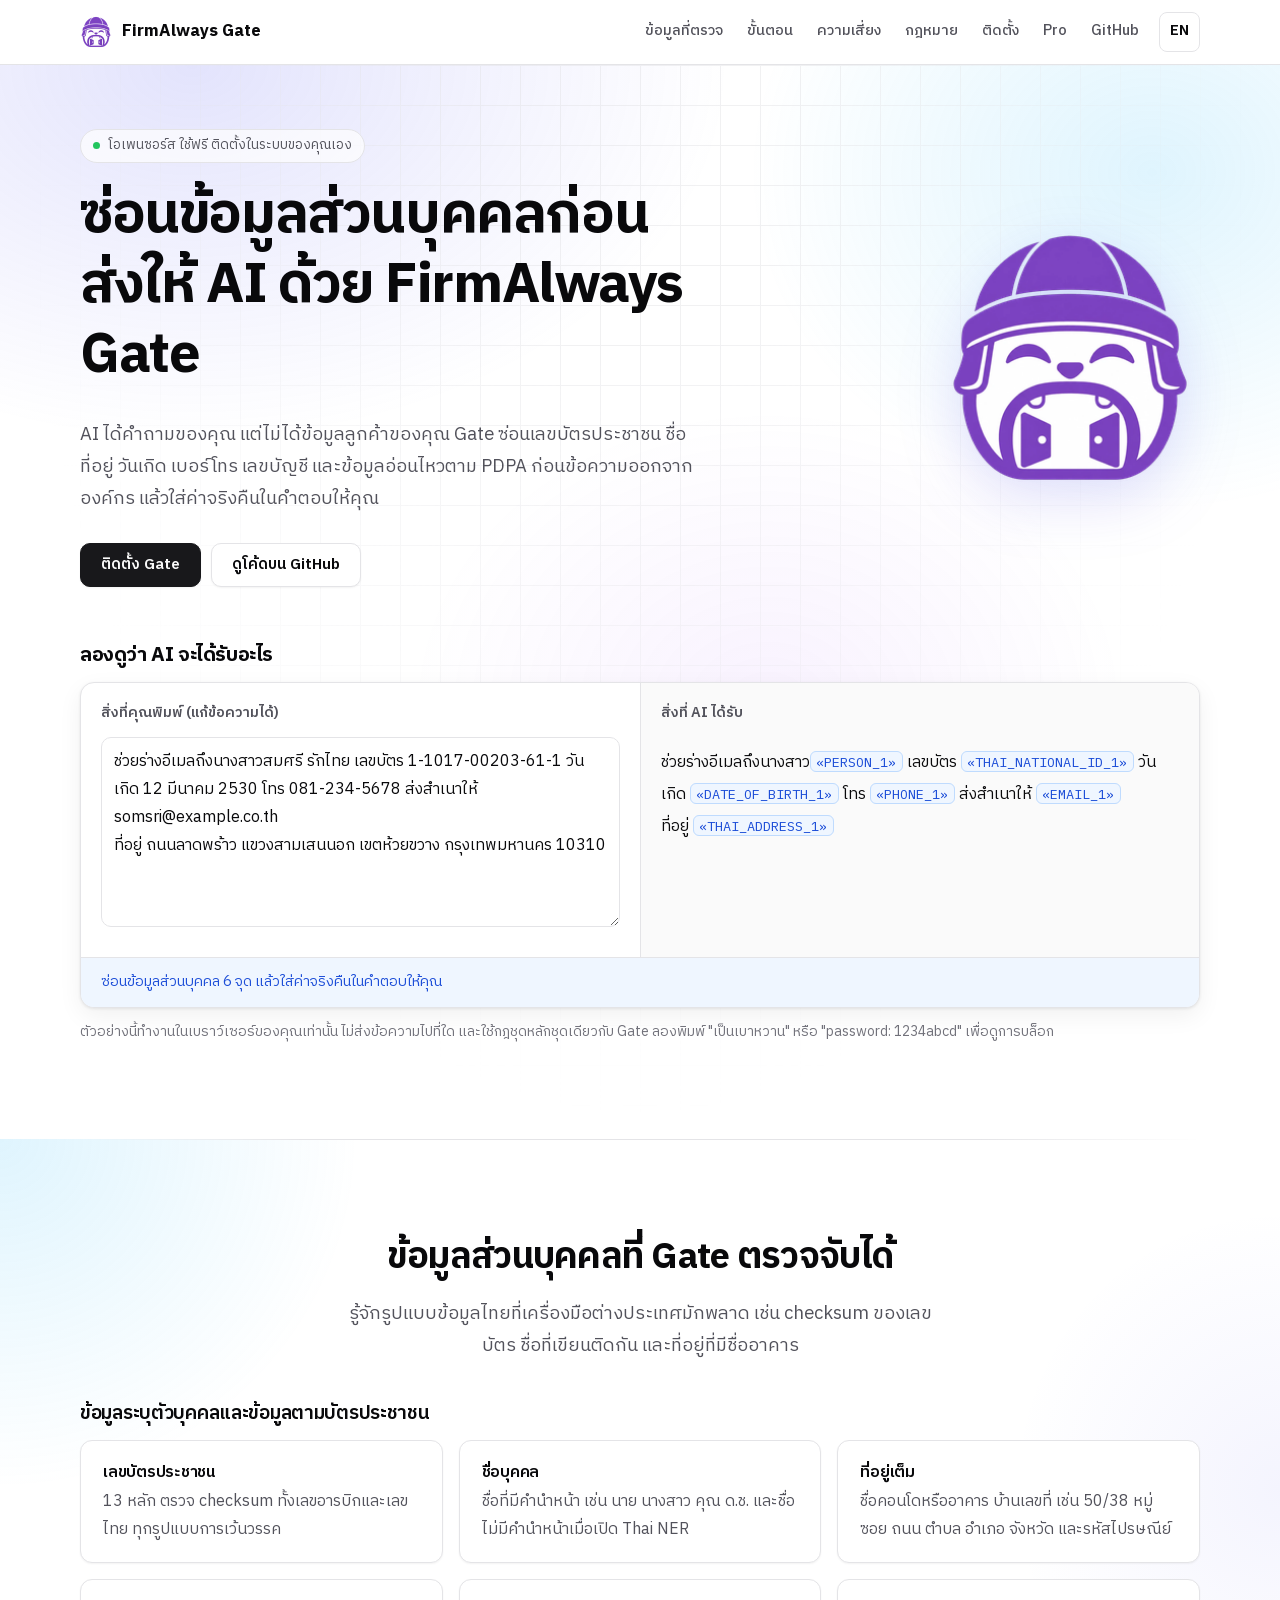
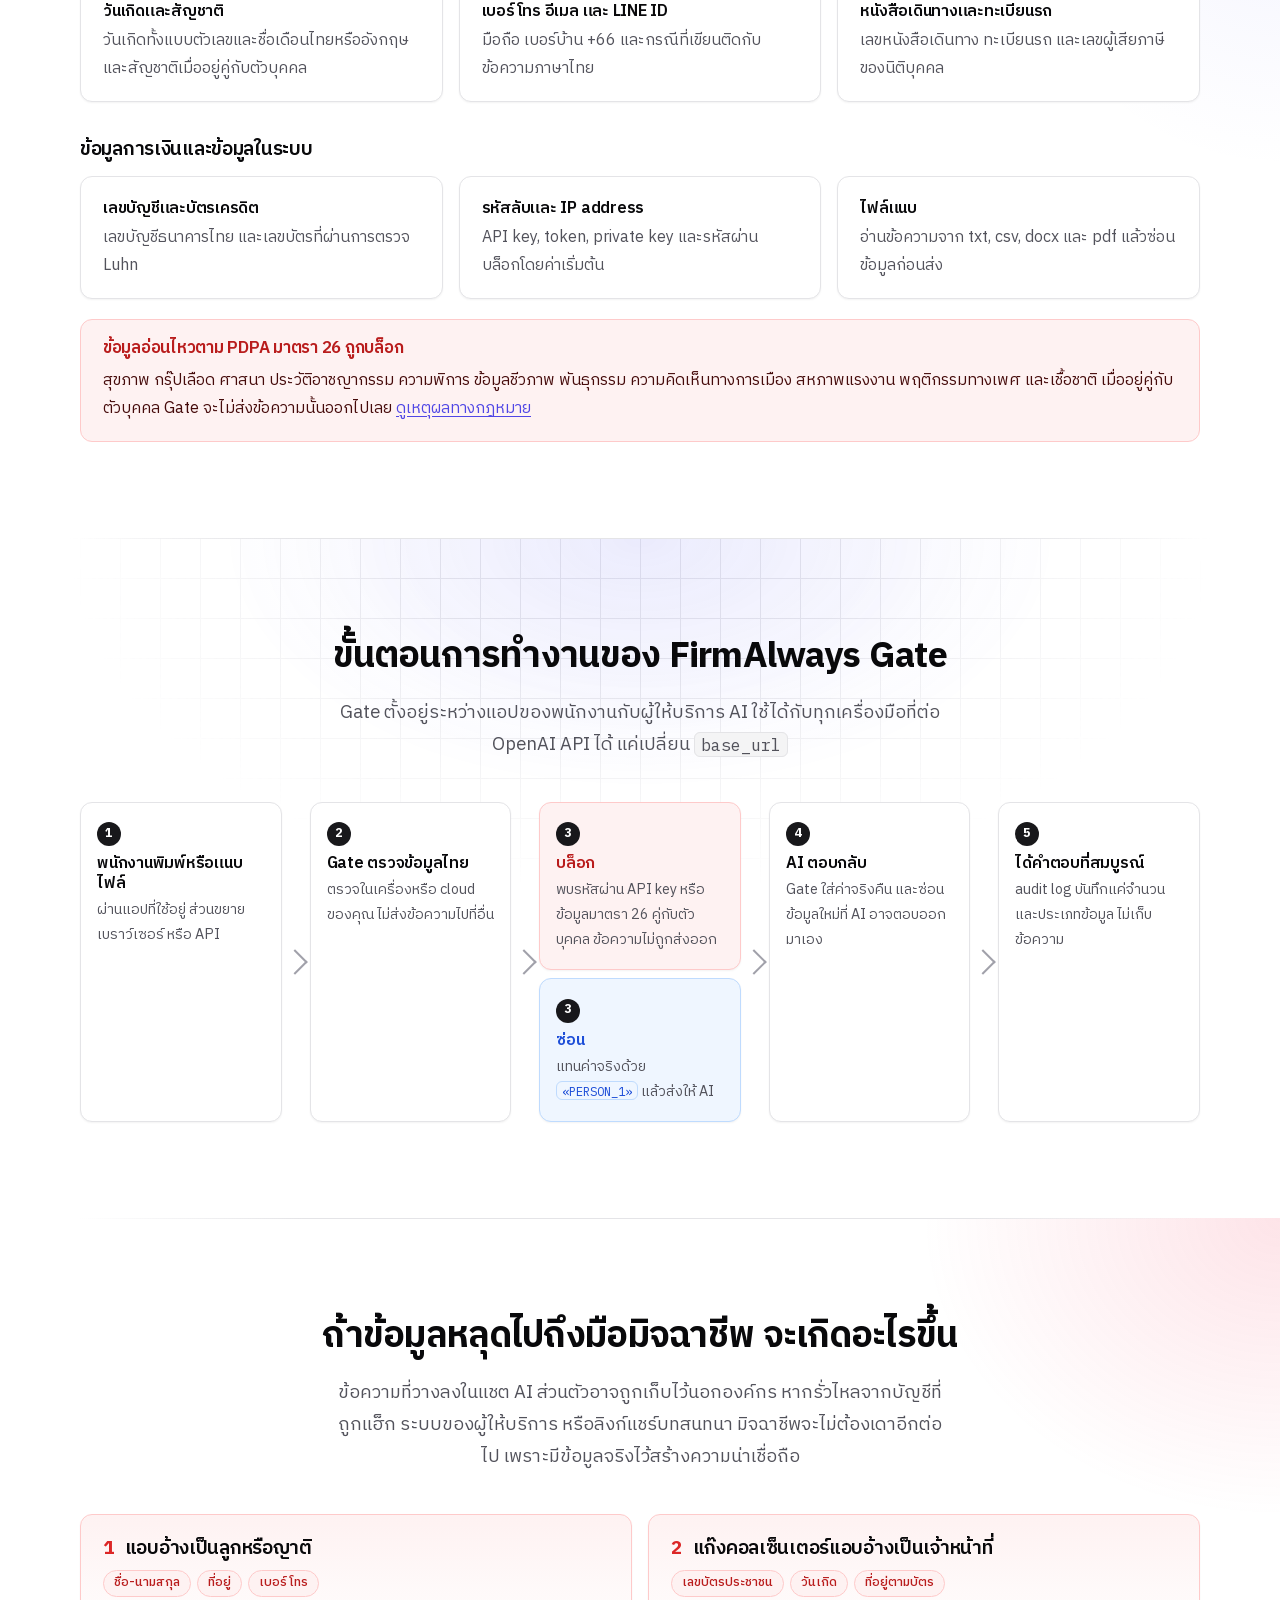
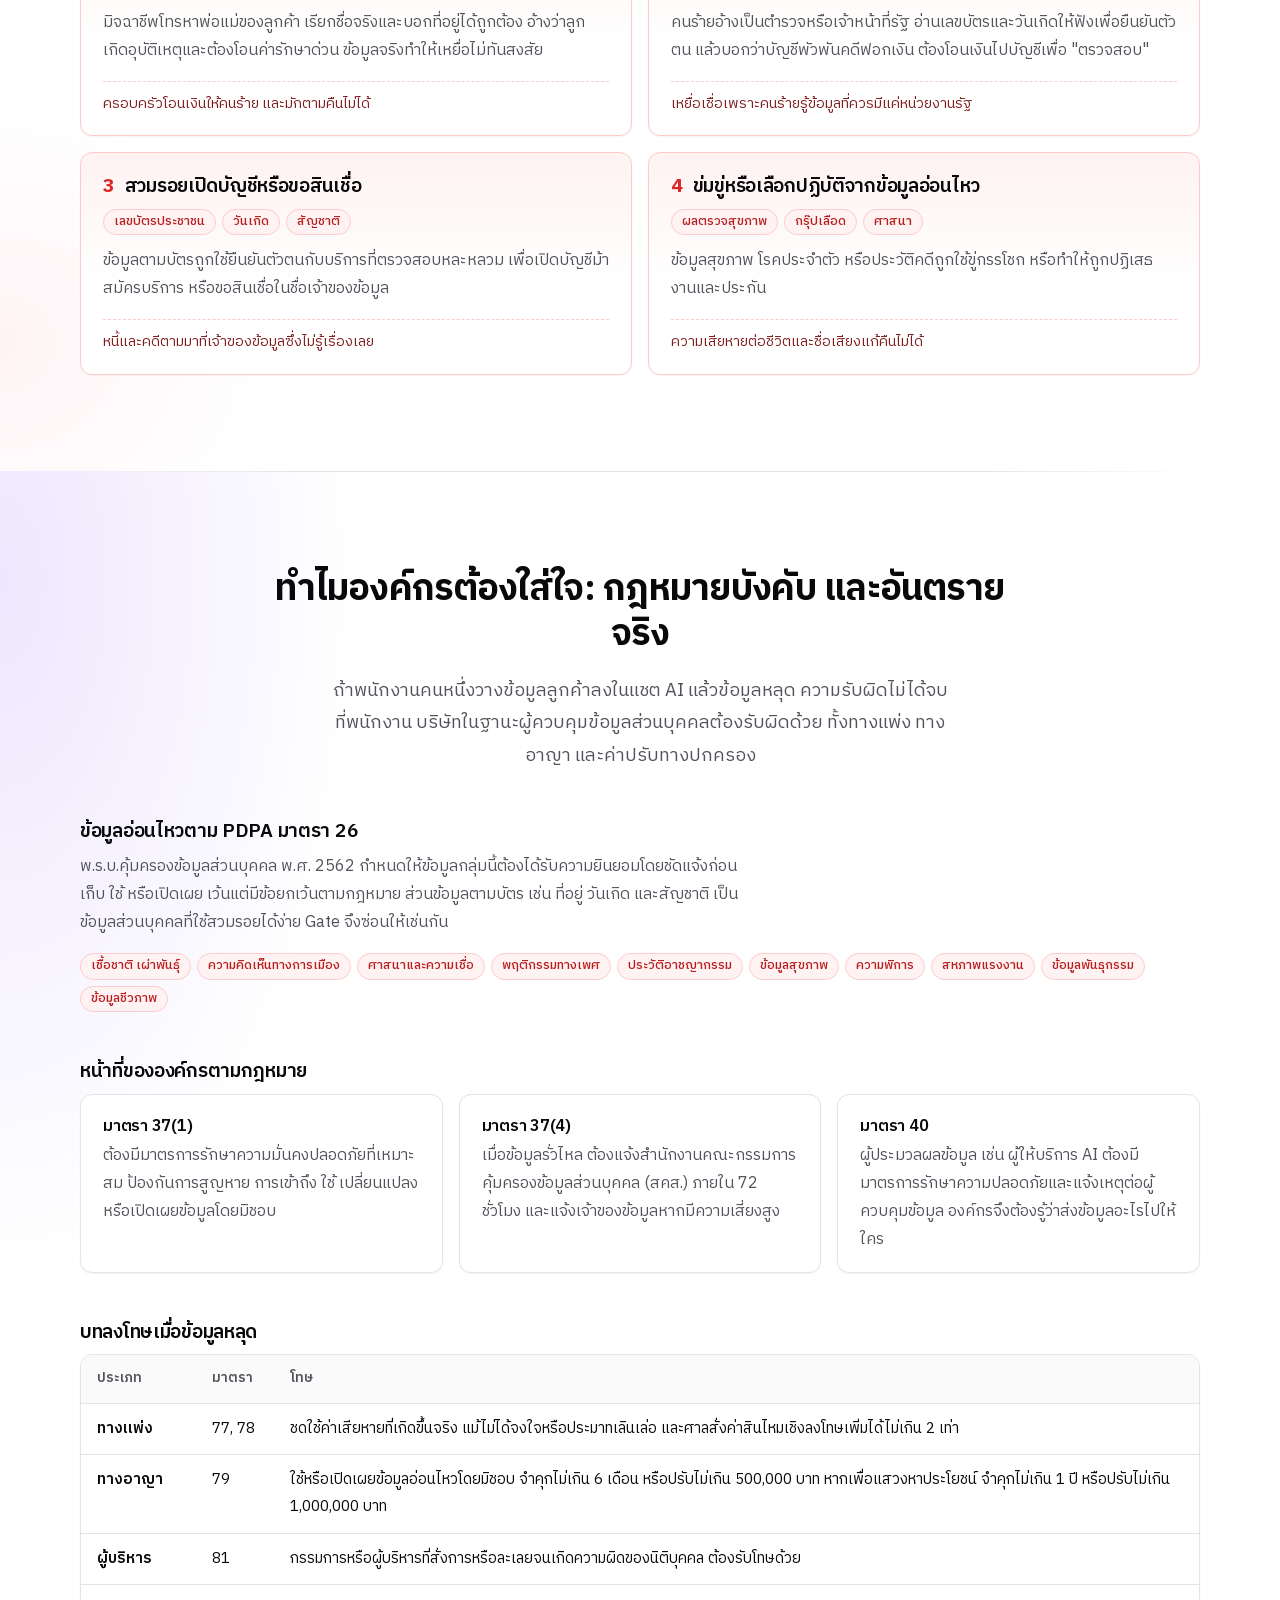
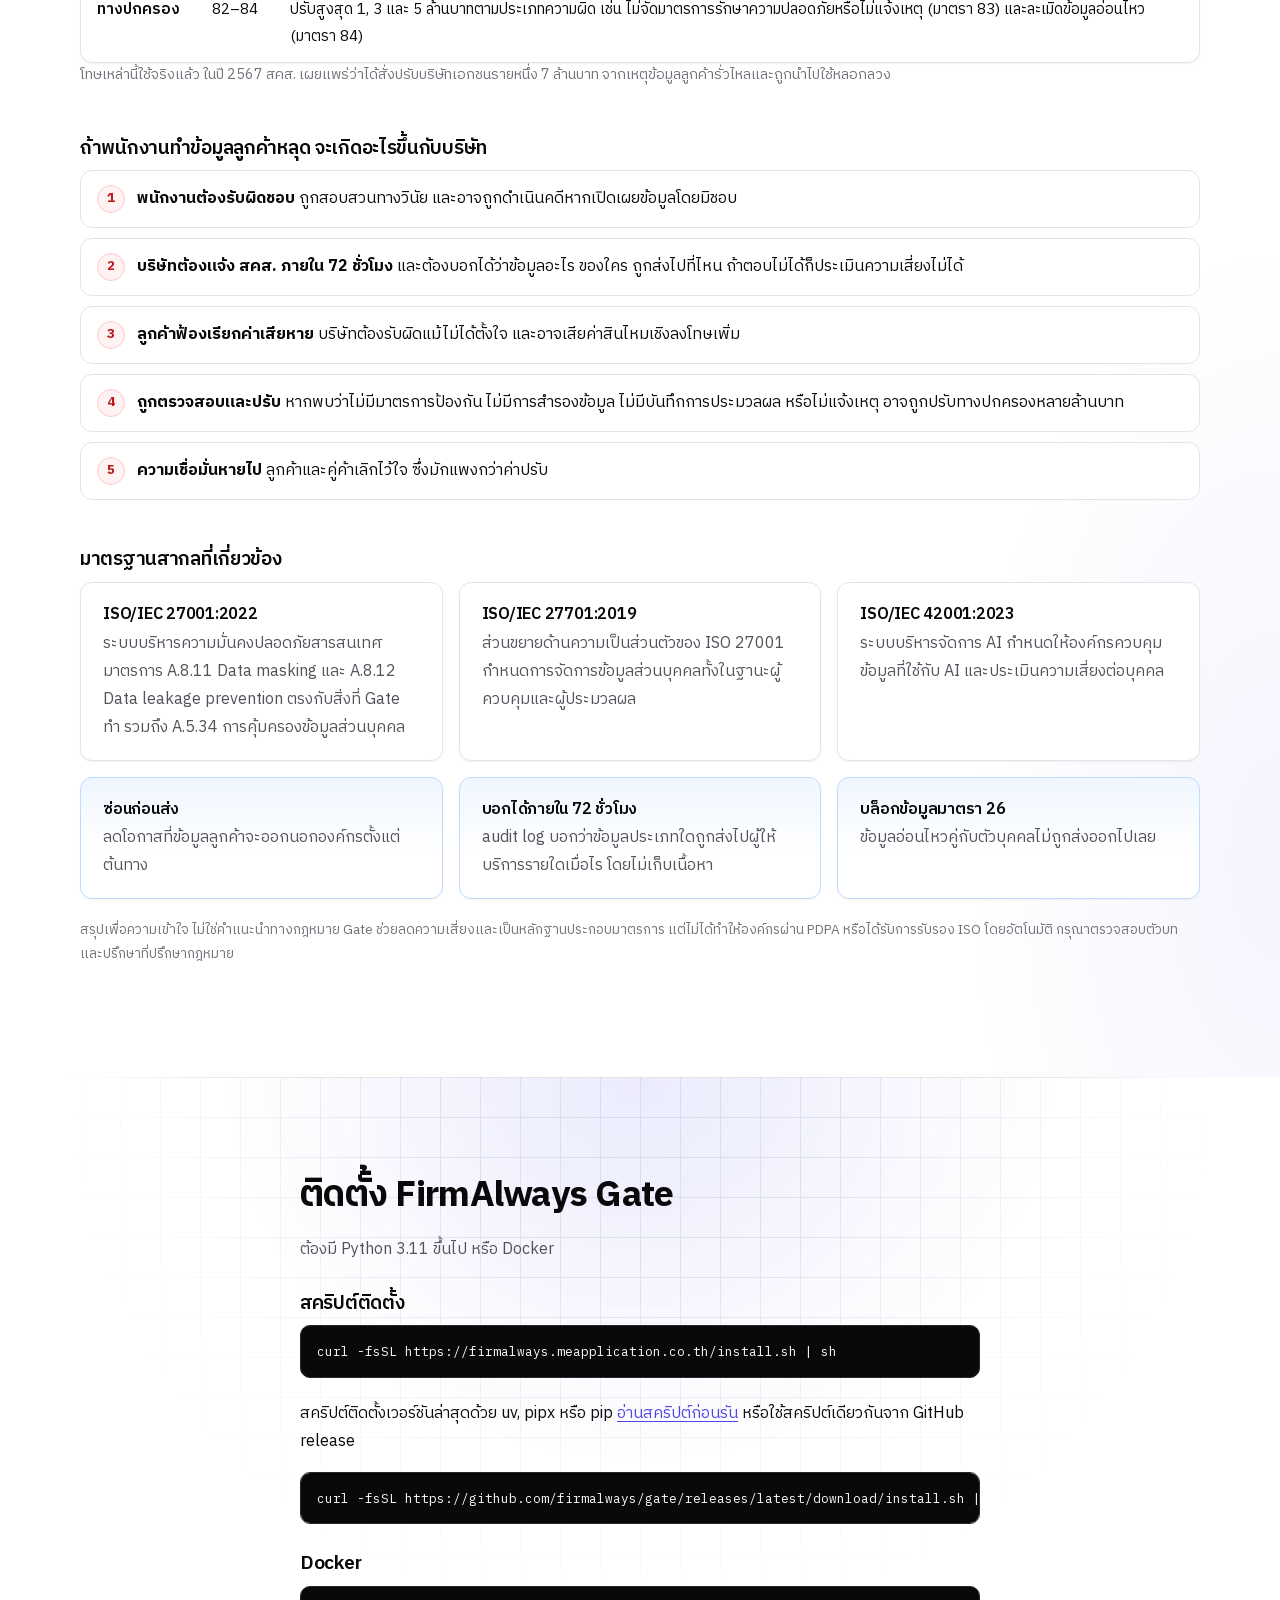
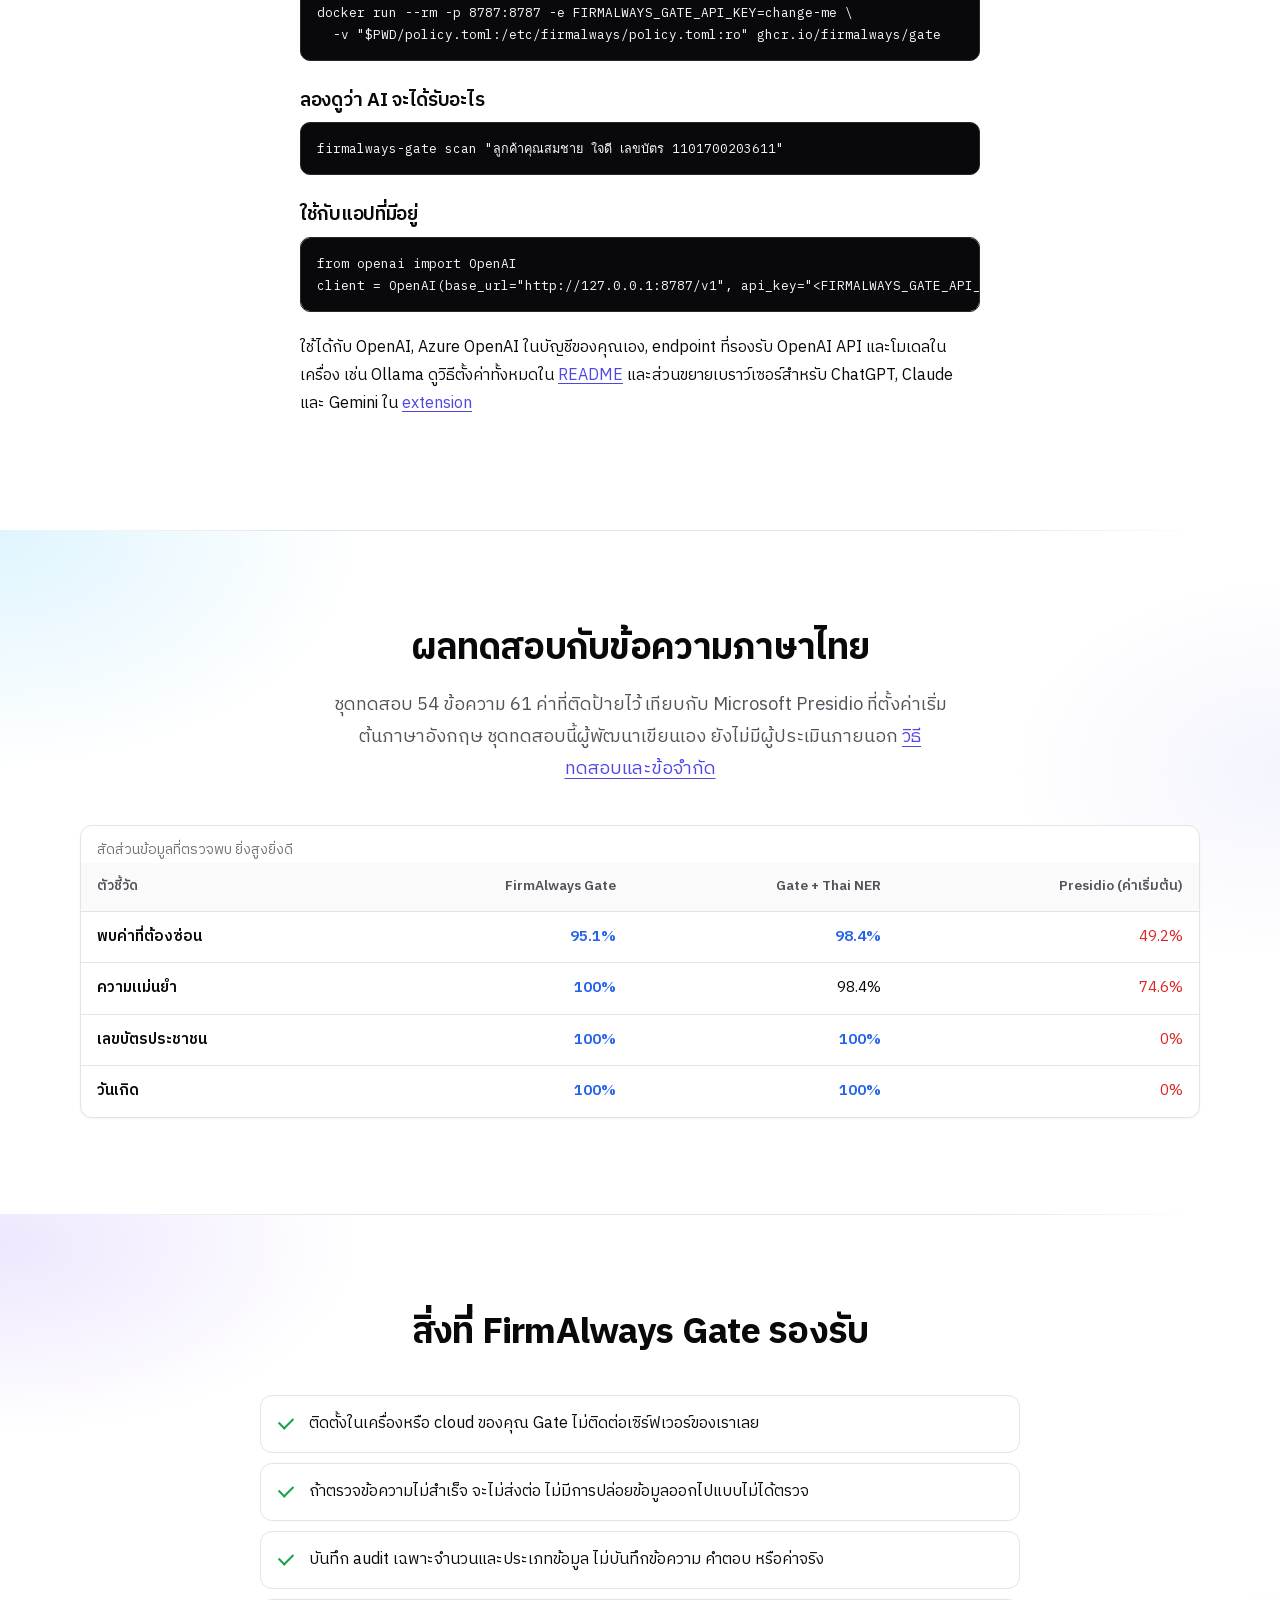
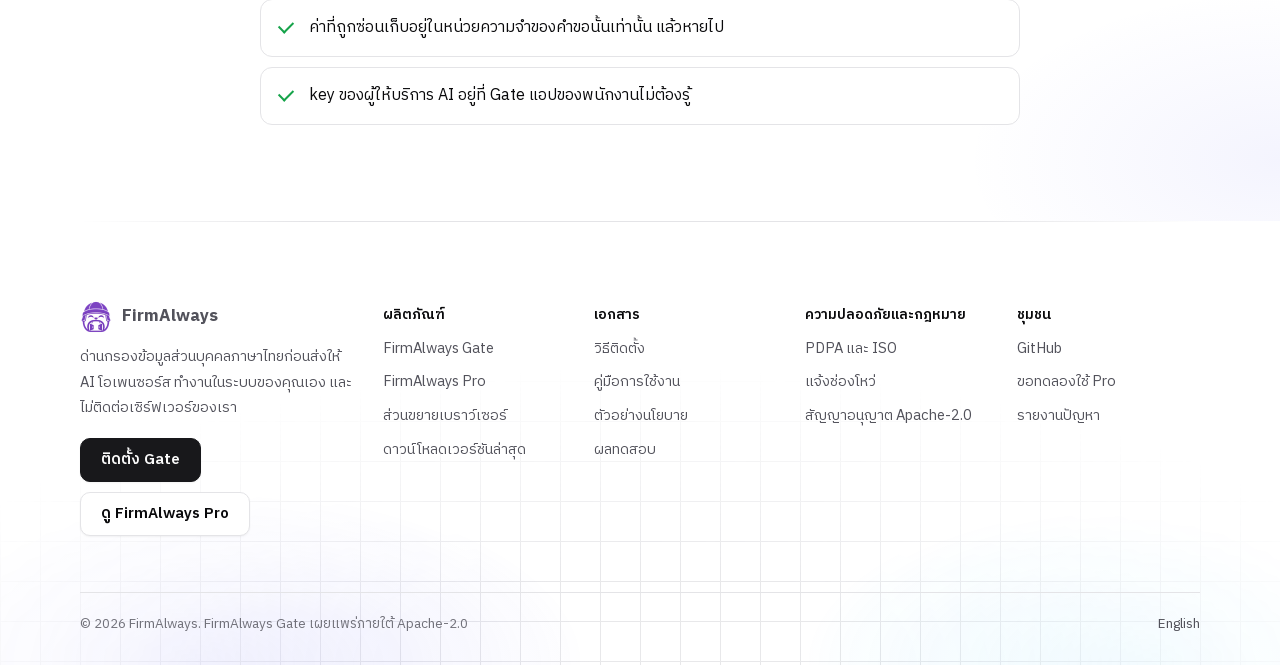
==== commit ce2a249e: "Sections flow with the hero; full footer replaces FAQ; shorter demo address - No more white/grey ban" ====
--- a/index.html
+++ b/index.html
@@ -15,7 +15,7 @@
   <link rel="apple-touch-icon" href="assets/brand/apple-touch-icon.png">
   <link rel="manifest" href="site.webmanifest">
   <link rel="preload" href="assets/fonts/ibm-plex-sans-thai-700-thai.woff2" as="font" type="font/woff2" crossorigin>
-  <link rel="stylesheet" href="assets/style.css?v=4">
+  <link rel="stylesheet" href="assets/style.css?v=5">
   <meta property="og:type" content="website">
   <meta property="og:site_name" content="FirmAlways">
   <meta property="og:title" content="FirmAlways Gate">
@@ -32,53 +32,50 @@
   <meta name="twitter:description" content="ซ่อนข้อมูลส่วนบุคคลภาษาไทยก่อนส่งข้อความให้ AI ตาม PDPA ฟรีและโอเพนซอร์ส">
   <meta name="twitter:image" content="https://firmalways.meapplication.co.th/assets/brand/og-image.png">
   <script type="application/ld+json">
-  {
-    "@context": "https://schema.org",
-    "@graph": [
-      {
-        "@type": "Organization",
-        "@id": "https://firmalways.meapplication.co.th/#org",
-        "name": "FirmAlways",
-        "url": "https://firmalways.meapplication.co.th/",
-        "logo": "https://firmalways.meapplication.co.th/assets/brand/icon-512.png",
-        "sameAs": ["https://github.com/firmalways"]
+{
+  "@context": "https://schema.org",
+  "@graph": [
+    {
+      "@type": "Organization",
+      "@id": "https://firmalways.meapplication.co.th/#org",
+      "name": "FirmAlways",
+      "url": "https://firmalways.meapplication.co.th/",
+      "logo": "https://firmalways.meapplication.co.th/assets/brand/icon-512.png",
+      "sameAs": [
+        "https://github.com/firmalways"
+      ]
+    },
+    {
+      "@type": "WebSite",
+      "@id": "https://firmalways.meapplication.co.th/#website",
+      "url": "https://firmalways.meapplication.co.th/",
+      "name": "FirmAlways Gate",
+      "inLanguage": "th",
+      "publisher": {
+        "@id": "https://firmalways.meapplication.co.th/#org"
+      }
+    },
+    {
+      "@type": "SoftwareApplication",
+      "name": "FirmAlways Gate",
+      "applicationCategory": "SecurityApplication",
+      "operatingSystem": "macOS, Linux, Windows",
+      "softwareVersion": "0.2.0",
+      "description": "ด่านกรองข้อมูลส่วนบุคคลภาษาไทยแบบโอเพนซอร์ส ซ่อนข้อมูลก่อนส่งให้ AI และคืนค่าจริงในคำตอบ",
+      "url": "https://firmalways.meapplication.co.th/",
+      "downloadUrl": "https://github.com/firmalways/gate/releases/latest",
+      "license": "https://www.apache.org/licenses/LICENSE-2.0",
+      "offers": {
+        "@type": "Offer",
+        "price": "0",
+        "priceCurrency": "THB"
       },
-      {
-        "@type": "WebSite",
-        "@id": "https://firmalways.meapplication.co.th/#website",
-        "url": "https://firmalways.meapplication.co.th/",
-        "name": "FirmAlways Gate",
-        "inLanguage": "th",
-        "publisher": { "@id": "https://firmalways.meapplication.co.th/#org" }
-      },
-      {
-        "@type": "SoftwareApplication",
-        "name": "FirmAlways Gate",
-        "applicationCategory": "SecurityApplication",
-        "operatingSystem": "macOS, Linux, Windows",
-        "softwareVersion": "0.2.0",
-        "description": "ด่านกรองข้อมูลส่วนบุคคลภาษาไทยแบบโอเพนซอร์ส ซ่อนข้อมูลก่อนส่งให้ AI และคืนค่าจริงในคำตอบ",
-        "url": "https://firmalways.meapplication.co.th/",
-        "downloadUrl": "https://github.com/firmalways/gate/releases/latest",
-        "license": "https://www.apache.org/licenses/LICENSE-2.0",
-        "offers": { "@type": "Offer", "price": "0", "priceCurrency": "THB" },
-        "publisher": { "@id": "https://firmalways.meapplication.co.th/#org" }
-      },
-      {
-        "@type": "FAQPage",
-        "mainEntity": [
-          { "@type": "Question", "name": "ใช้แล้วองค์กรผ่าน PDPA เลยไหม",
-            "acceptedAnswer": { "@type": "Answer", "text": "ไม่ Gate ช่วยลดความเสี่ยงและช่วยงานด้าน PDPA แต่การปฏิบัติตามกฎหมายยังต้องมีนโยบาย ความยินยอม สัญญากับผู้ประมวลผล และบันทึก ROPA" } },
-          { "@type": "Question", "name": "ตรวจจับได้ครบ 100% ไหม",
-            "acceptedAnswer": { "@type": "Answer", "text": "ไม่มีเครื่องมือไหนทำได้ เราเปิดเผยผลทดสอบและข้อจำกัดไว้ใน GitHub และถ้าพบช่องโหว่ แจ้งได้ตาม SECURITY.md" } },
-          { "@type": "Question", "name": "ซ่อนชื่อแล้ว AI ยังรู้อะไรได้บ้าง",
-            "acceptedAnswer": { "@type": "Answer", "text": "บริบทในประโยคยังอยู่ เช่น ความลับทางธุรกิจที่ไม่ได้เป็นข้อมูลส่วนบุคคล ถ้าข้อมูลลับมาก ใช้โมเดลในเครื่องเป็นปลายทางได้" } },
-          { "@type": "Question", "name": "ใช้ฟรีได้ถึงเมื่อไหร่",
-            "acceptedAnswer": { "@type": "Answer", "text": "ตลอดไป Gate เป็น Apache-2.0 ใช้ในเชิงพาณิชย์ได้ ส่วน FirmAlways Pro เป็นส่วนเสริมสำหรับองค์กรที่ต้องการนโยบายแยกแผนกและรายงานสำหรับ DPO" } }
-        ]
+      "publisher": {
+        "@id": "https://firmalways.meapplication.co.th/#org"
       }
-    ]
-  }
+    }
+  ]
+}
   </script>
 </head>
 <body>
@@ -120,7 +117,7 @@
         <div class="demo-pane">
           <label for="demo-input">สิ่งที่คุณพิมพ์ (แก้ข้อความได้)</label>
           <textarea id="demo-input" spellcheck="false">ช่วยร่างอีเมลถึงนางสาวสมศรี รักไทย เลขบัตร 1-1017-00203-61-1 วันเกิด 12 มีนาคม 2530 โทร 081-234-5678 ส่งสำเนาให้ somsri@example.co.th
-ที่อยู่ ธันยาคารคอนโดมิเนียม 50/38 ซอยลาดพร้าว 38 ถนนลาดพร้าว แขวงสามเสนนอก เขตห้วยขวาง กรุงเทพมหานคร 10310</textarea>
+ที่อยู่ ถนนลาดพร้าว แขวงสามเสนนอก เขตห้วยขวาง กรุงเทพมหานคร 10310</textarea>
         </div>
         <div class="demo-pane">
           <span class="demo-title" id="demo-output-label">สิ่งที่ AI ได้รับ</span>
@@ -132,7 +129,7 @@
     </div>
   </section>
 
-  <section id="detect" class="alt" aria-labelledby="detect-title">
+  <section id="detect" data-glow="sky" aria-labelledby="detect-title">
     <div class="wrap">
       <div class="section-head">
         <h2 id="detect-title">ข้อมูลส่วนบุคคลที่ Gate ตรวจจับได้</h2>
@@ -160,7 +157,7 @@
     </div>
   </section>
 
-  <section id="flow" aria-labelledby="flow-title">
+  <section id="flow" data-glow="indigo" aria-labelledby="flow-title">
     <div class="wrap">
       <div class="section-head">
         <h2 id="flow-title">ขั้นตอนการทำงานของ FirmAlways Gate</h2>
@@ -179,7 +176,7 @@
     </div>
   </section>
 
-  <section id="risks" class="alt" aria-labelledby="risks-title">
+  <section id="risks" data-glow="rose" aria-labelledby="risks-title">
     <div class="wrap">
       <div class="section-head">
         <h2 id="risks-title">ถ้าข้อมูลหลุดไปถึงมือมิจฉาชีพ จะเกิดอะไรขึ้น</h2>
@@ -214,7 +211,7 @@
     </div>
   </section>
 
-  <section id="law" aria-labelledby="law-title">
+  <section id="law" data-glow="violet" aria-labelledby="law-title">
     <div class="wrap">
       <div class="section-head">
         <h2 id="law-title">ทำไมองค์กรต้องใส่ใจ: กฎหมายบังคับ และอันตรายจริง</h2>
@@ -282,7 +279,7 @@
     </div>
   </section>
 
-  <section id="install" class="install alt" aria-labelledby="install-title">
+  <section id="install" class="install" data-glow="indigo" aria-labelledby="install-title">
     <div class="wrap prose">
       <h2 id="install-title">ติดตั้ง FirmAlways Gate</h2>
       <p class="muted">ต้องมี Python 3.11 ขึ้นไป หรือ Docker</p>
@@ -302,7 +299,7 @@
     </div>
   </section>
 
-  <section id="benchmark" aria-labelledby="benchmark-title">
+  <section id="benchmark" data-glow="sky" aria-labelledby="benchmark-title">
     <div class="wrap">
       <div class="section-head">
         <h2 id="benchmark-title">ผลทดสอบกับข้อความภาษาไทย</h2>
@@ -323,7 +320,7 @@
     </div>
   </section>
 
-  <section id="supports" class="alt" aria-labelledby="supports-title">
+  <section id="supports" data-glow="violet" aria-labelledby="supports-title">
     <div class="wrap">
       <div class="section-head"><h2 id="supports-title">สิ่งที่ FirmAlways Gate รองรับ</h2></div>
       <ul class="checks">
@@ -336,30 +333,48 @@
     </div>
   </section>
 
-  <section id="faq" aria-labelledby="faq-title">
-    <div class="wrap">
-      <div class="section-head"><h2 id="faq-title">คำถามที่พบบ่อย</h2></div>
-      <div class="faq">
-        <details><summary><h3>ใช้แล้วองค์กรผ่าน PDPA เลยไหม</h3></summary><p>ไม่ Gate ช่วยลดความเสี่ยงและช่วยงานด้าน PDPA แต่การปฏิบัติตามกฎหมายยังต้องมีนโยบาย ความยินยอม สัญญากับผู้ประมวลผล และบันทึก ROPA</p></details>
-        <details><summary><h3>ตรวจจับได้ครบ 100% ไหม</h3></summary><p>ไม่มีเครื่องมือไหนทำได้ เราเปิดเผยผลทดสอบและข้อจำกัดไว้ใน GitHub และถ้าพบช่องโหว่ แจ้งได้ตาม SECURITY.md</p></details>
-        <details><summary><h3>ซ่อนชื่อแล้ว AI ยังรู้อะไรได้บ้าง</h3></summary><p>บริบทในประโยคยังอยู่ เช่น ความลับทางธุรกิจที่ไม่ได้เป็นข้อมูลส่วนบุคคล ถ้าข้อมูลลับมาก ใช้โมเดลในเครื่องเป็นปลายทางได้</p></details>
-        <details><summary><h3>ใช้ฟรีได้ถึงเมื่อไหร่</h3></summary><p>ตลอดไป Gate เป็น Apache-2.0 ใช้ในเชิงพาณิชย์ได้ ส่วน <a href="pro/">FirmAlways Pro</a> เป็นส่วนเสริมสำหรับองค์กรที่ต้องการนโยบายแยกแผนกและรายงานสำหรับ DPO</p></details>
-      </div>
-    </div>
-  </section>
 </main>
 
 <footer class="site-footer">
   <div class="wrap">
-    <span>FirmAlways Gate, Apache-2.0</span>
-    <nav aria-label="ลิงก์ท้ายหน้า">
-      <a href="pro/">FirmAlways Pro</a>
-      <a href="https://github.com/firmalways/gate/blob/main/SECURITY.md">แจ้งช่องโหว่</a>
-      <a href="https://github.com/firmalways/gate">GitHub</a>
-      <a href="en/" hreflang="en" lang="en">English</a>
-    </nav>
+    <div class="footer-grid">
+      <div class="footer-brand">
+        <a class="brand" href=""><img src="assets/brand/logo-64.png" alt="" width="32" height="32">FirmAlways</a>
+        <p>ด่านกรองข้อมูลส่วนบุคคลภาษาไทยก่อนส่งให้ AI โอเพนซอร์ส ทำงานในระบบของคุณเอง และไม่ติดต่อเซิร์ฟเวอร์ของเรา</p>
+        <div class="actions">
+          <a class="button primary" href="#install">ติดตั้ง Gate</a>
+          <a class="button" href="pro/">ดู FirmAlways Pro</a>
+        </div>
+      </div>
+      <nav aria-labelledby="footer-col-0"><h2 class="footer-title" id="footer-col-0">ผลิตภัณฑ์</h2><ul class="footer-links">
+        <li><a href="">FirmAlways Gate</a></li>
+        <li><a href="pro/">FirmAlways Pro</a></li>
+        <li><a href="https://github.com/firmalways/gate/tree/main/extension">ส่วนขยายเบราว์เซอร์</a></li>
+        <li><a href="https://github.com/firmalways/gate/releases/latest">ดาวน์โหลดเวอร์ชันล่าสุด</a></li>
+      </ul></nav>
+      <nav aria-labelledby="footer-col-1"><h2 class="footer-title" id="footer-col-1">เอกสาร</h2><ul class="footer-links">
+        <li><a href="#install">วิธีติดตั้ง</a></li>
+        <li><a href="https://github.com/firmalways/gate#readme">คู่มือการใช้งาน</a></li>
+        <li><a href="https://github.com/firmalways/gate/blob/main/policy.example.toml">ตัวอย่างนโยบาย</a></li>
+        <li><a href="https://github.com/firmalways/gate/blob/main/docs/benchmark.md">ผลทดสอบ</a></li>
+      </ul></nav>
+      <nav aria-labelledby="footer-col-2"><h2 class="footer-title" id="footer-col-2">ความปลอดภัยและกฎหมาย</h2><ul class="footer-links">
+        <li><a href="#law">PDPA และ ISO</a></li>
+        <li><a href="https://github.com/firmalways/gate/blob/main/SECURITY.md">แจ้งช่องโหว่</a></li>
+        <li><a href="https://github.com/firmalways/gate/blob/main/LICENSE">สัญญาอนุญาต Apache-2.0</a></li>
+      </ul></nav>
+      <nav aria-labelledby="footer-col-3"><h2 class="footer-title" id="footer-col-3">ชุมชน</h2><ul class="footer-links">
+        <li><a href="https://github.com/firmalways">GitHub</a></li>
+        <li><a href="https://github.com/firmalways/gate/discussions/new?category=pro">ขอทดลองใช้ Pro</a></li>
+        <li><a href="https://github.com/firmalways/gate/issues">รายงานปัญหา</a></li>
+      </ul></nav>
+    </div>
+    <div class="footer-bottom">
+      <span>© 2026 FirmAlways. FirmAlways Gate เผยแพร่ภายใต้ Apache-2.0</span>
+      <span><a href="en/" hreflang="en" lang="en">English</a></span>
+    </div>
   </div>
 </footer>
-<script src="assets/demo.js?v=4" defer></script>
+<script src="assets/demo.js?v=5" defer></script>
 </body>
 </html>
--- a/assets/style.css
+++ b/assets/style.css
@@ -68,9 +68,44 @@
 .muted { color: var(--muted-fg); }
 .small { font-size: 0.9rem; color: var(--subtle-fg); }
 
-section { padding: 88px 0; }
-section + section { border-top: 1px solid var(--border); }
-section.alt { background: #fafafa; }
+section { position: relative; isolation: isolate; padding: 96px 0; }
+/* Sections flow on one white canvas: a fading hairline between them, and a soft glow
+   from the hero's gradient family, colour-coded by meaning. */
+section:not(.hero)::before {
+  content: "";
+  position: absolute;
+  top: 0;
+  left: 50%;
+  width: min(100% - 32px, 1120px);
+  height: 1px;
+  transform: translateX(-50%);
+  background: linear-gradient(90deg, transparent, var(--border) 20%, var(--border) 80%, transparent);
+}
+section[data-glow]::after { content: ""; position: absolute; inset: 0; z-index: -1; pointer-events: none; }
+section[data-glow="sky"]::after {
+  background:
+    radial-gradient(40% 50% at 0% 0%, rgba(56, 189, 248, 0.16), transparent 70%),
+    radial-gradient(30% 40% at 100% 35%, rgba(99, 102, 241, 0.07), transparent 70%);
+}
+section[data-glow="indigo"]::after {
+  background:
+    radial-gradient(50% 55% at 50% 0%, rgba(99, 102, 241, 0.16), transparent 70%),
+    linear-gradient(var(--border) 1px, transparent 1px) 0 0 / 40px 40px,
+    linear-gradient(90deg, var(--border) 1px, transparent 1px) 0 0 / 40px 40px;
+  -webkit-mask-image: radial-gradient(ellipse 60% 70% at 50% 0%, #000 30%, transparent 75%);
+  mask-image: radial-gradient(ellipse 60% 70% at 50% 0%, #000 30%, transparent 75%);
+  opacity: 0.8;
+}
+section[data-glow="rose"]::after {
+  background:
+    radial-gradient(40% 50% at 100% 0%, rgba(244, 63, 94, 0.14), transparent 70%),
+    radial-gradient(30% 40% at 0% 85%, rgba(244, 63, 94, 0.06), transparent 70%);
+}
+section[data-glow="violet"]::after {
+  background:
+    radial-gradient(40% 45% at 0% 5%, rgba(139, 92, 246, 0.15), transparent 70%),
+    radial-gradient(35% 40% at 100% 90%, rgba(99, 102, 241, 0.07), transparent 70%);
+}
 .section-head { max-width: 760px; margin: 0 auto 40px; text-align: center; }
 .section-head .lead { margin-inline: auto; }
 
@@ -211,16 +246,6 @@
 .checks li { position: relative; padding: 14px 16px 14px 48px; border: 1px solid var(--border); border-radius: var(--radius); background: var(--card); }
 .checks li::before { content: ""; position: absolute; left: 18px; top: 21px; width: 12px; height: 7px; border-left: 2px solid #16a34a; border-bottom: 2px solid #16a34a; transform: rotate(-45deg); }
 
-/* FAQ */
-.faq { max-width: 760px; margin: 0 auto; border: 1px solid var(--border); border-radius: var(--radius); background: var(--card); }
-details { padding: 16px 20px; }
-details + details { border-top: 1px solid var(--border); }
-summary { cursor: pointer; list-style: none; display: flex; justify-content: space-between; gap: 16px; }
-summary::-webkit-details-marker { display: none; }
-summary::after { content: "+"; color: var(--subtle-fg); font-weight: 500; }
-details[open] summary::after { content: "−"; }
-summary h3 { display: inline; font-size: 1rem; font-weight: 600; margin: 0; }
-details p { margin: 10px 0 0; color: var(--muted-fg); }
 
 /* Pro page */
 .groups { display: grid; grid-template-columns: repeat(2, minmax(0, 1fr)); gap: 16px; }
@@ -242,14 +267,47 @@
 .promises li { position: relative; padding: 12px 16px 12px 46px; border: 1px solid var(--border); border-radius: var(--radius); background: var(--card); }
 .promises li::before { content: ""; position: absolute; left: 18px; top: 19px; width: 12px; height: 7px; border-left: 2px solid #16a34a; border-bottom: 2px solid #16a34a; transform: rotate(-45deg); }
 
-/* Footer */
-.site-footer { border-top: 1px solid var(--border); padding: 32px 0 48px; color: var(--subtle-fg); font-size: 0.9rem; background: #fafafa; }
-.site-footer .wrap { display: flex; justify-content: space-between; gap: 16px; flex-wrap: wrap; align-items: center; }
-.site-footer nav { display: flex; gap: 18px; flex-wrap: wrap; }
+/* Footer: the hero's grid and glow, mirrored to fade up from the bottom */
+.site-footer { position: relative; isolation: isolate; overflow: hidden; padding: 80px 0 28px; color: var(--muted-fg); font-size: 0.92rem; }
+.site-footer::before {
+  content: "";
+  position: absolute;
+  inset: 0;
+  z-index: -1;
+  background:
+    radial-gradient(45% 60% at 15% 100%, rgba(99, 102, 241, 0.16), transparent 70%),
+    radial-gradient(40% 55% at 90% 100%, rgba(56, 189, 248, 0.14), transparent 70%),
+    linear-gradient(var(--border) 1px, transparent 1px) 0 0 / 40px 40px,
+    linear-gradient(90deg, var(--border) 1px, transparent 1px) 0 0 / 40px 40px;
+  -webkit-mask-image: radial-gradient(ellipse 80% 90% at 50% 100%, #000 25%, transparent 75%);
+  mask-image: radial-gradient(ellipse 80% 90% at 50% 100%, #000 25%, transparent 75%);
+  opacity: 0.85;
+}
+.site-footer::after {
+  content: "";
+  position: absolute;
+  top: 0;
+  left: 50%;
+  width: min(100% - 32px, 1120px);
+  height: 1px;
+  transform: translateX(-50%);
+  background: linear-gradient(90deg, transparent, var(--border) 20%, var(--border) 80%, transparent);
+}
+.footer-grid { display: grid; grid-template-columns: minmax(0, 1.5fr) repeat(4, minmax(0, 1fr)); gap: 32px 28px; }
+.footer-brand p { margin: 12px 0 16px; max-width: 34ch; }
+.footer-brand .actions { margin-top: 0; }
+.footer-title { font-size: 0.88rem; font-weight: 600; color: var(--fg); margin: 6px 0 12px; letter-spacing: 0; }
+.footer-links { list-style: none; padding: 0; margin: 0; display: grid; gap: 8px; }
 .site-footer a { color: var(--muted-fg); text-decoration: none; }
 .site-footer a:hover { color: var(--fg); }
+.site-footer .button { color: var(--fg); }
+.site-footer .button.primary { color: var(--primary-fg); }
+.footer-bottom { margin-top: 56px; padding-top: 20px; border-top: 1px solid var(--border); display: flex; justify-content: space-between; gap: 12px 24px; flex-wrap: wrap; font-size: 0.85rem; color: var(--subtle-fg); }
+.footer-bottom a { color: var(--muted-fg); }
 
 @media (max-width: 960px) {
+  .footer-grid { grid-template-columns: repeat(2, minmax(0, 1fr)); }
+  .footer-brand { grid-column: 1 / -1; }
   .flow { grid-template-columns: 1fr; gap: 26px; }
   .flow > li:not(:last-child)::after { top: auto; bottom: -21px; right: 50%; transform: translateX(50%) rotate(135deg); }
   .grid.cols-3, .grid.cols-4, .plans { grid-template-columns: repeat(2, minmax(0, 1fr)); }
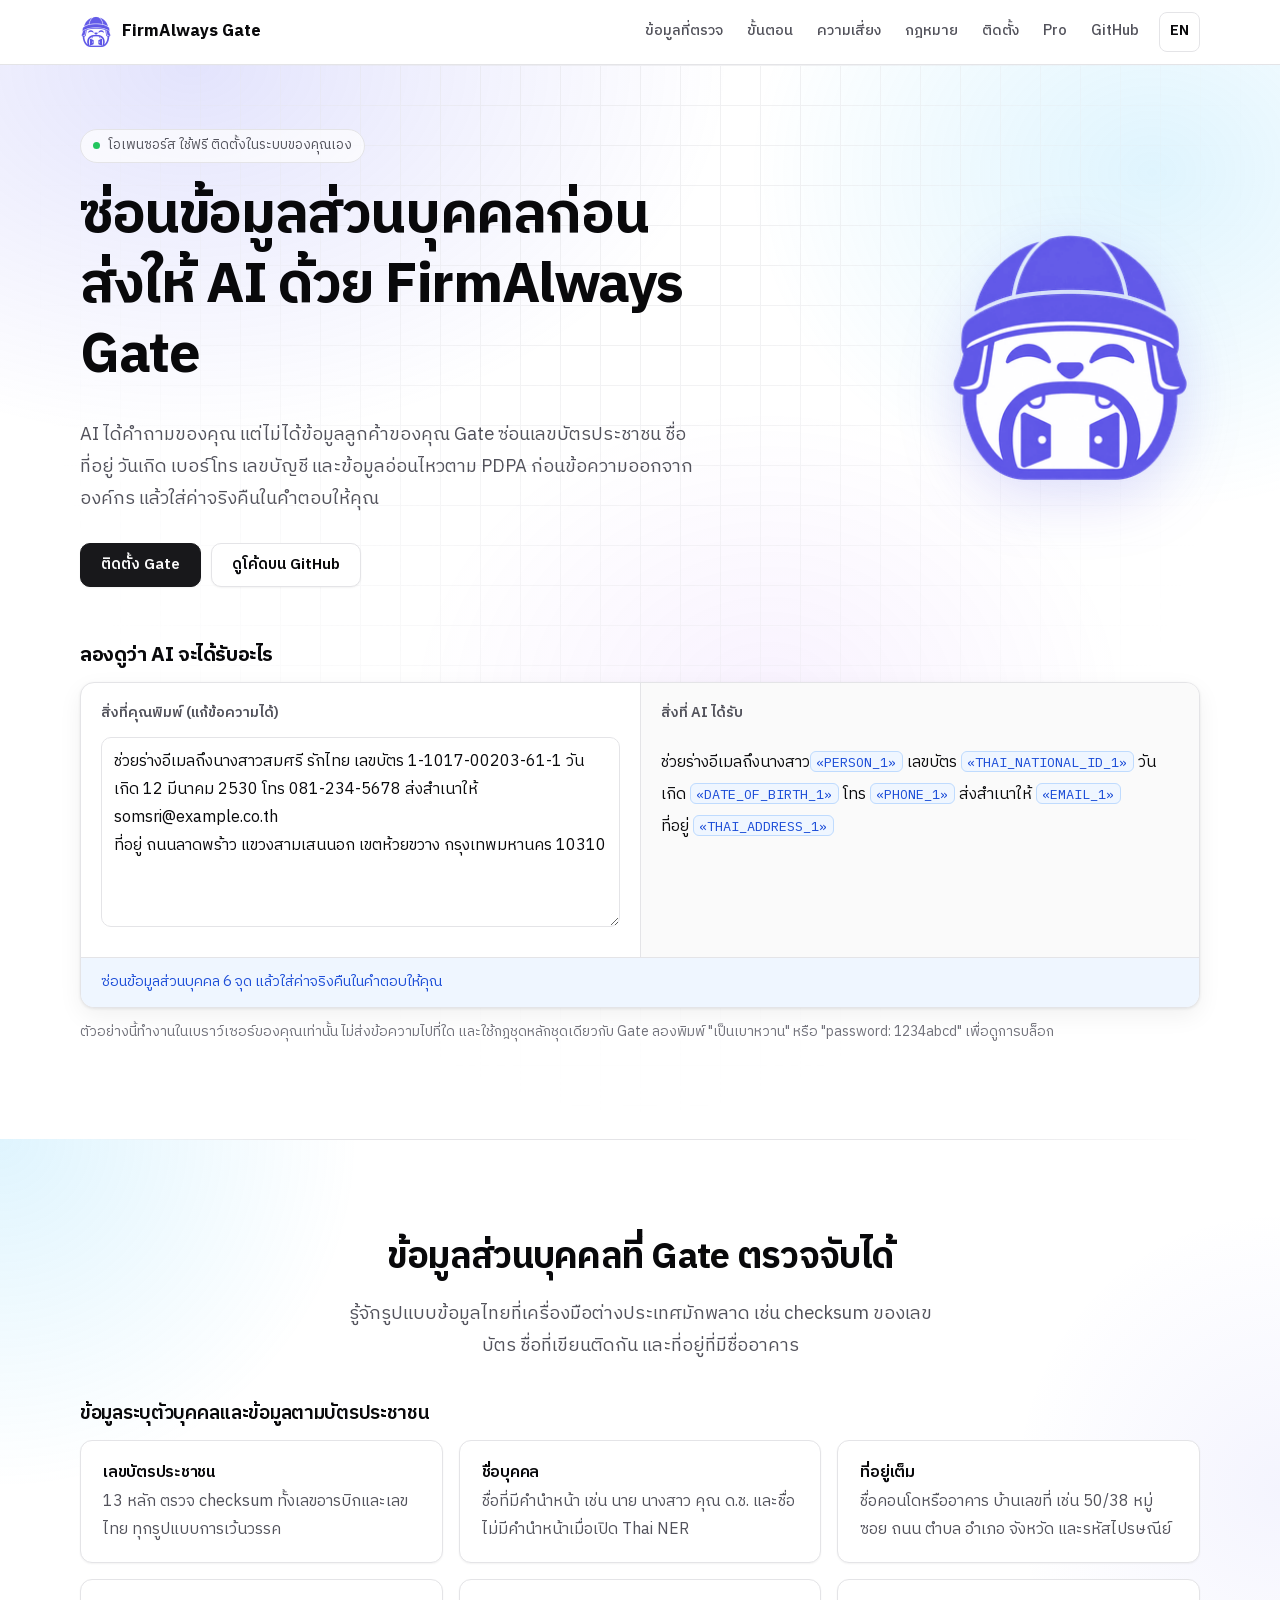
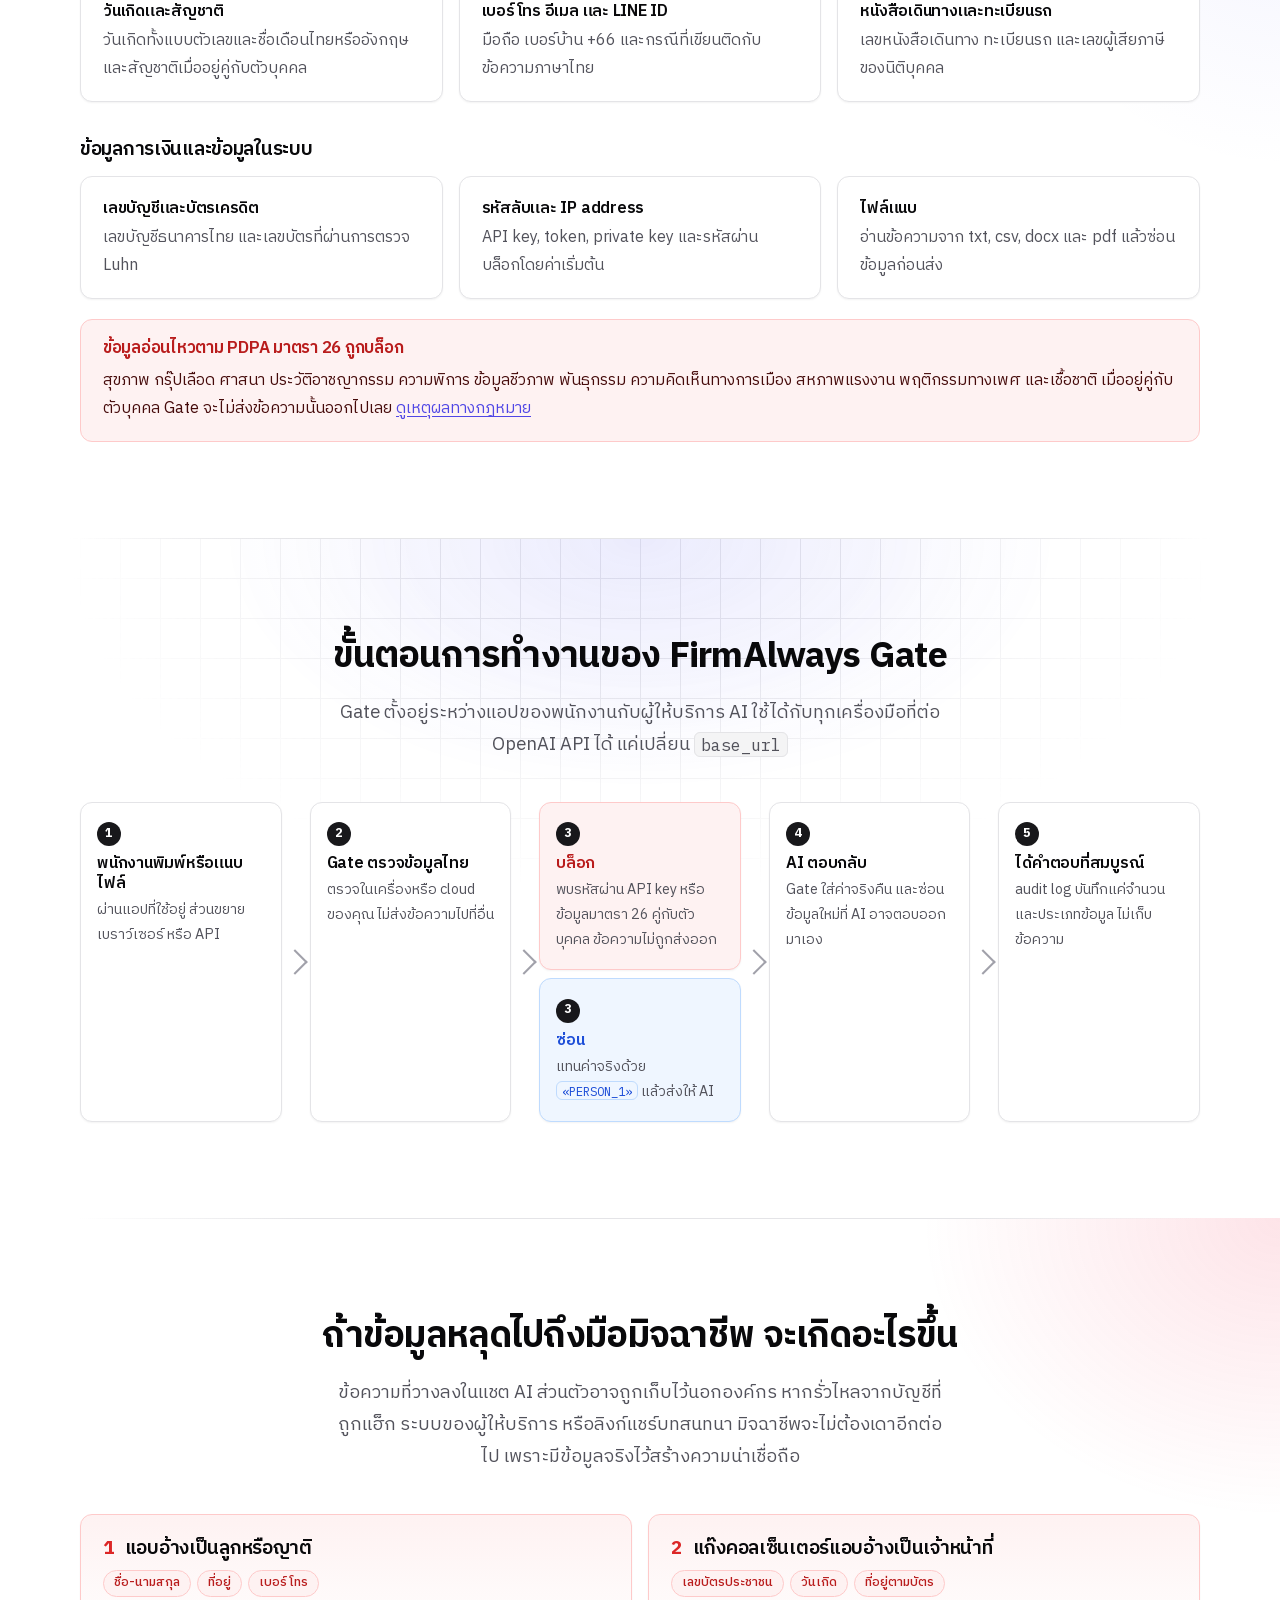
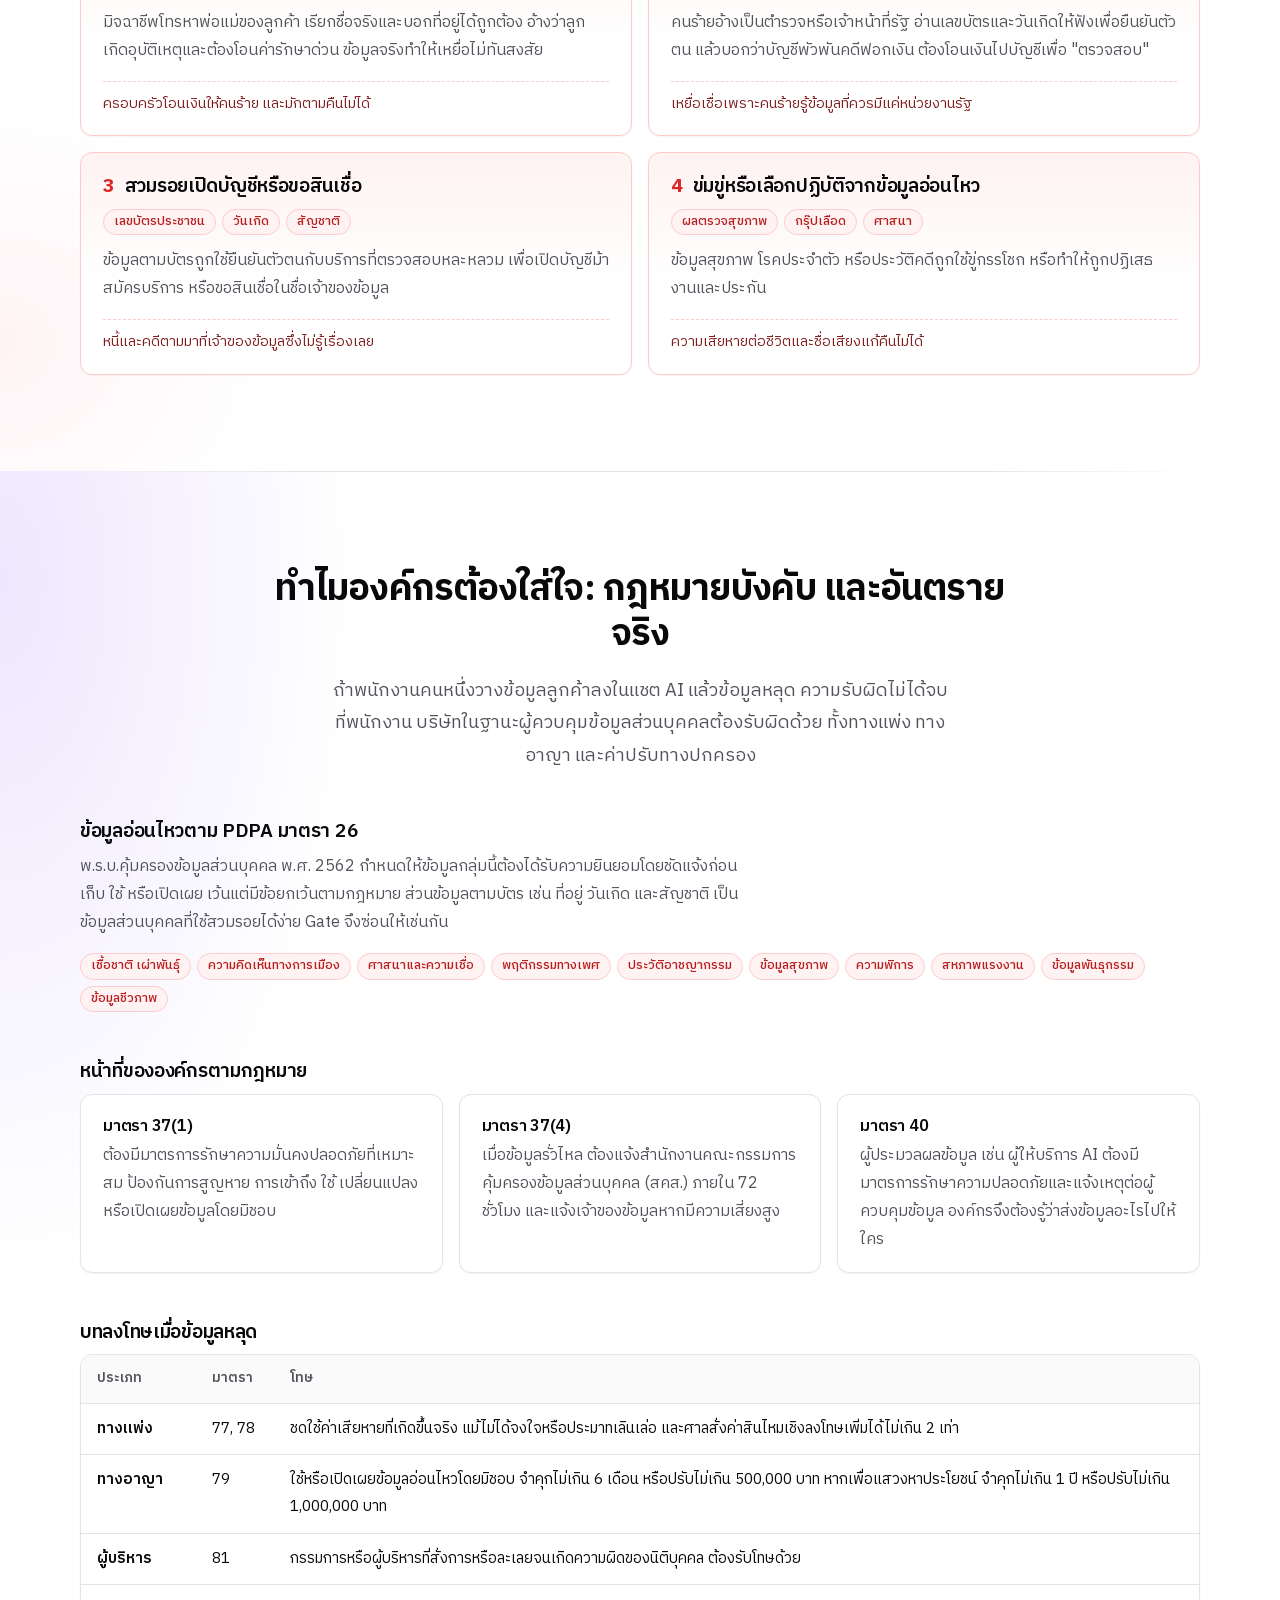
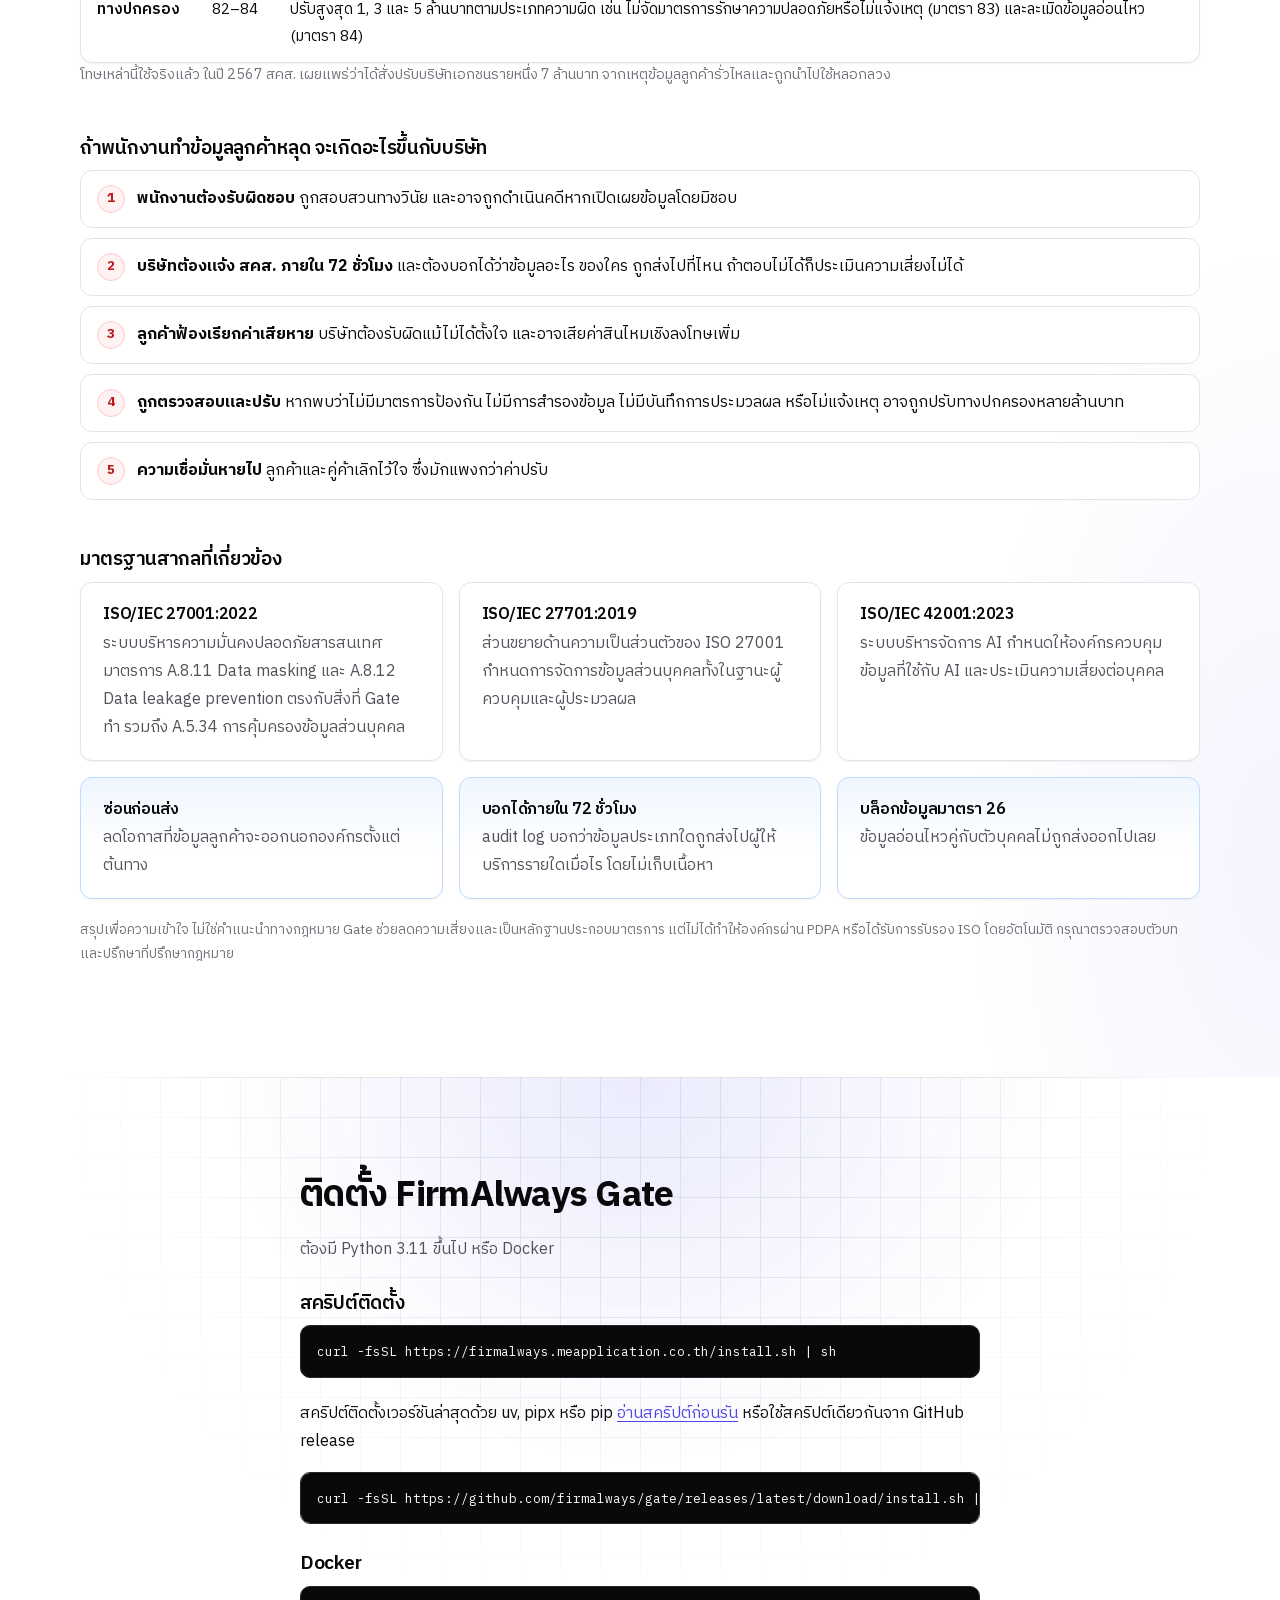
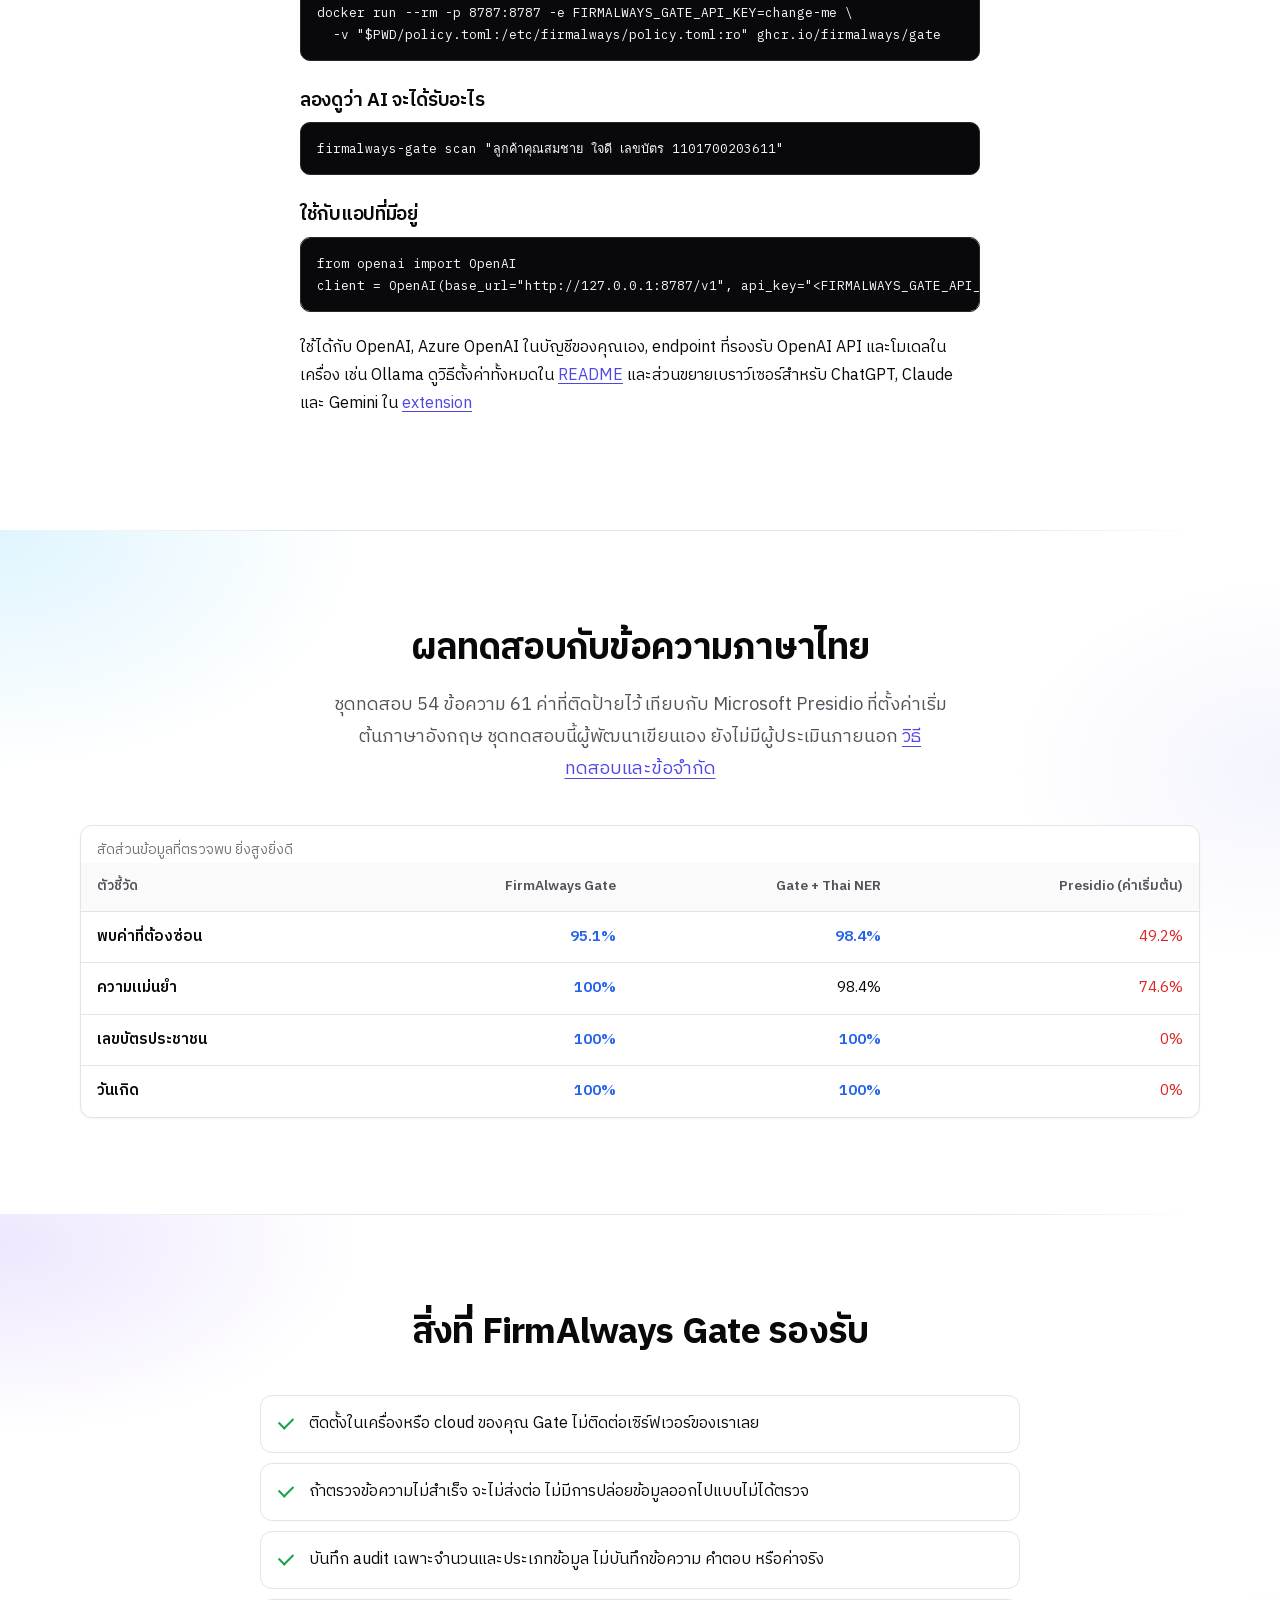
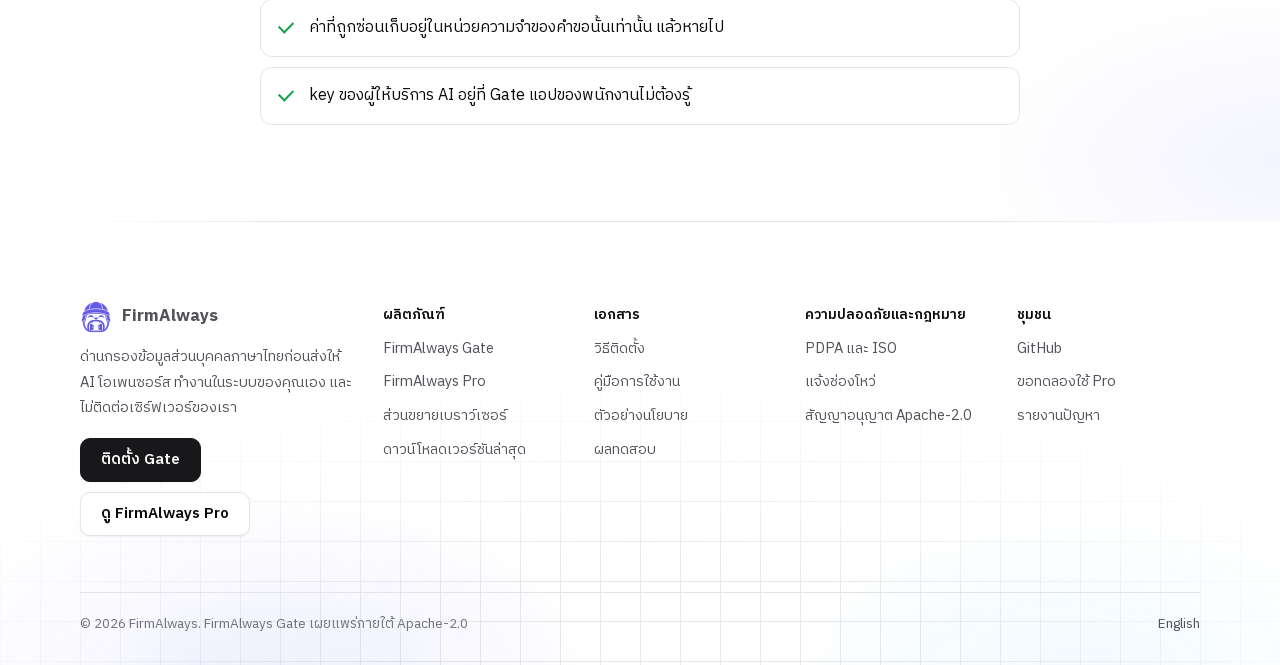
==== commit d0e9903d: "Logo and favicons in Indigo #4F46E5 to match the site - Recoloured logo, favicon.ico, PNG icons, app" ====
--- a/index.html
+++ b/index.html
@@ -9,19 +9,19 @@
   <link rel="alternate" hreflang="th" href="https://firmalways.meapplication.co.th/">
   <link rel="alternate" hreflang="en" href="https://firmalways.meapplication.co.th/en/">
   <link rel="alternate" hreflang="x-default" href="https://firmalways.meapplication.co.th/">
-  <meta name="theme-color" content="#6e3ca7">
-  <link rel="icon" href="assets/brand/favicon.ico" sizes="48x48">
-  <link rel="icon" href="assets/brand/favicon-32.png" type="image/png" sizes="32x32">
-  <link rel="apple-touch-icon" href="assets/brand/apple-touch-icon.png">
+  <meta name="theme-color" content="#4f46e5">
+  <link rel="icon" href="assets/brand/favicon.ico?v=2" sizes="48x48">
+  <link rel="icon" href="assets/brand/favicon-32.png?v=2" type="image/png" sizes="32x32">
+  <link rel="apple-touch-icon" href="assets/brand/apple-touch-icon.png?v=2">
   <link rel="manifest" href="site.webmanifest">
   <link rel="preload" href="assets/fonts/ibm-plex-sans-thai-700-thai.woff2" as="font" type="font/woff2" crossorigin>
-  <link rel="stylesheet" href="assets/style.css?v=5">
+  <link rel="stylesheet" href="assets/style.css?v=6">
   <meta property="og:type" content="website">
   <meta property="og:site_name" content="FirmAlways">
   <meta property="og:title" content="FirmAlways Gate">
   <meta property="og:description" content="ซ่อนข้อมูลส่วนบุคคลภาษาไทยก่อนส่งข้อความให้ AI ตาม PDPA ฟรีและโอเพนซอร์ส ติดตั้งในระบบของคุณเอง">
   <meta property="og:url" content="https://firmalways.meapplication.co.th/">
-  <meta property="og:image" content="https://firmalways.meapplication.co.th/assets/brand/og-image.png">
+  <meta property="og:image" content="https://firmalways.meapplication.co.th/assets/brand/og-image.png?v=2">
   <meta property="og:image:width" content="1200">
   <meta property="og:image:height" content="630">
   <meta property="og:image:alt" content="FirmAlways Gate ซ่อนข้อมูลส่วนบุคคลภาษาไทยก่อนส่งข้อความให้ AI ตาม PDPA">
@@ -30,7 +30,7 @@
   <meta name="twitter:card" content="summary_large_image">
   <meta name="twitter:title" content="FirmAlways Gate">
   <meta name="twitter:description" content="ซ่อนข้อมูลส่วนบุคคลภาษาไทยก่อนส่งข้อความให้ AI ตาม PDPA ฟรีและโอเพนซอร์ส">
-  <meta name="twitter:image" content="https://firmalways.meapplication.co.th/assets/brand/og-image.png">
+  <meta name="twitter:image" content="https://firmalways.meapplication.co.th/assets/brand/og-image.png?v=2">
   <script type="application/ld+json">
 {
   "@context": "https://schema.org",
@@ -40,7 +40,7 @@
       "@id": "https://firmalways.meapplication.co.th/#org",
       "name": "FirmAlways",
       "url": "https://firmalways.meapplication.co.th/",
-      "logo": "https://firmalways.meapplication.co.th/assets/brand/icon-512.png",
+      "logo": "https://firmalways.meapplication.co.th/assets/brand/icon-512.png?v=2",
       "sameAs": [
         "https://github.com/firmalways"
       ]
@@ -82,7 +82,7 @@
 <a class="skip" href="#main">ข้ามไปที่เนื้อหา</a>
 <header class="site-header">
   <div class="wrap">
-    <a class="brand" href="./"><img src="assets/brand/logo-64.png" alt="" width="32" height="32">FirmAlways Gate</a>
+    <a class="brand" href="./"><img src="assets/brand/logo-64.png?v=2" alt="" width="32" height="32">FirmAlways Gate</a>
     <nav class="nav" aria-label="เมนูหลัก">
       <a href="#detect">ข้อมูลที่ตรวจ</a>
       <a href="#flow">ขั้นตอน</a>
@@ -109,7 +109,7 @@
             <a class="button" href="https://github.com/firmalways/gate">ดูโค้ดบน GitHub</a>
           </div>
         </div>
-        <img src="assets/brand/logo-256.png" alt="มาสคอต FirmAlways ผู้เฝ้าประตูข้อมูล" width="260" height="260" fetchpriority="high">
+        <img src="assets/brand/logo-256.png?v=2" alt="มาสคอต FirmAlways ผู้เฝ้าประตูข้อมูล" width="260" height="260" fetchpriority="high">
       </div>
 
       <h2 class="demo-heading">ลองดูว่า AI จะได้รับอะไร</h2>
@@ -339,7 +339,7 @@
   <div class="wrap">
     <div class="footer-grid">
       <div class="footer-brand">
-        <a class="brand" href=""><img src="assets/brand/logo-64.png" alt="" width="32" height="32">FirmAlways</a>
+        <a class="brand" href=""><img src="assets/brand/logo-64.png?v=2" alt="" width="32" height="32">FirmAlways</a>
         <p>ด่านกรองข้อมูลส่วนบุคคลภาษาไทยก่อนส่งให้ AI โอเพนซอร์ส ทำงานในระบบของคุณเอง และไม่ติดต่อเซิร์ฟเวอร์ของเรา</p>
         <div class="actions">
           <a class="button primary" href="#install">ติดตั้ง Gate</a>
@@ -375,6 +375,6 @@
     </div>
   </div>
 </footer>
-<script src="assets/demo.js?v=5" defer></script>
+<script src="assets/demo.js?v=6" defer></script>
 </body>
 </html>
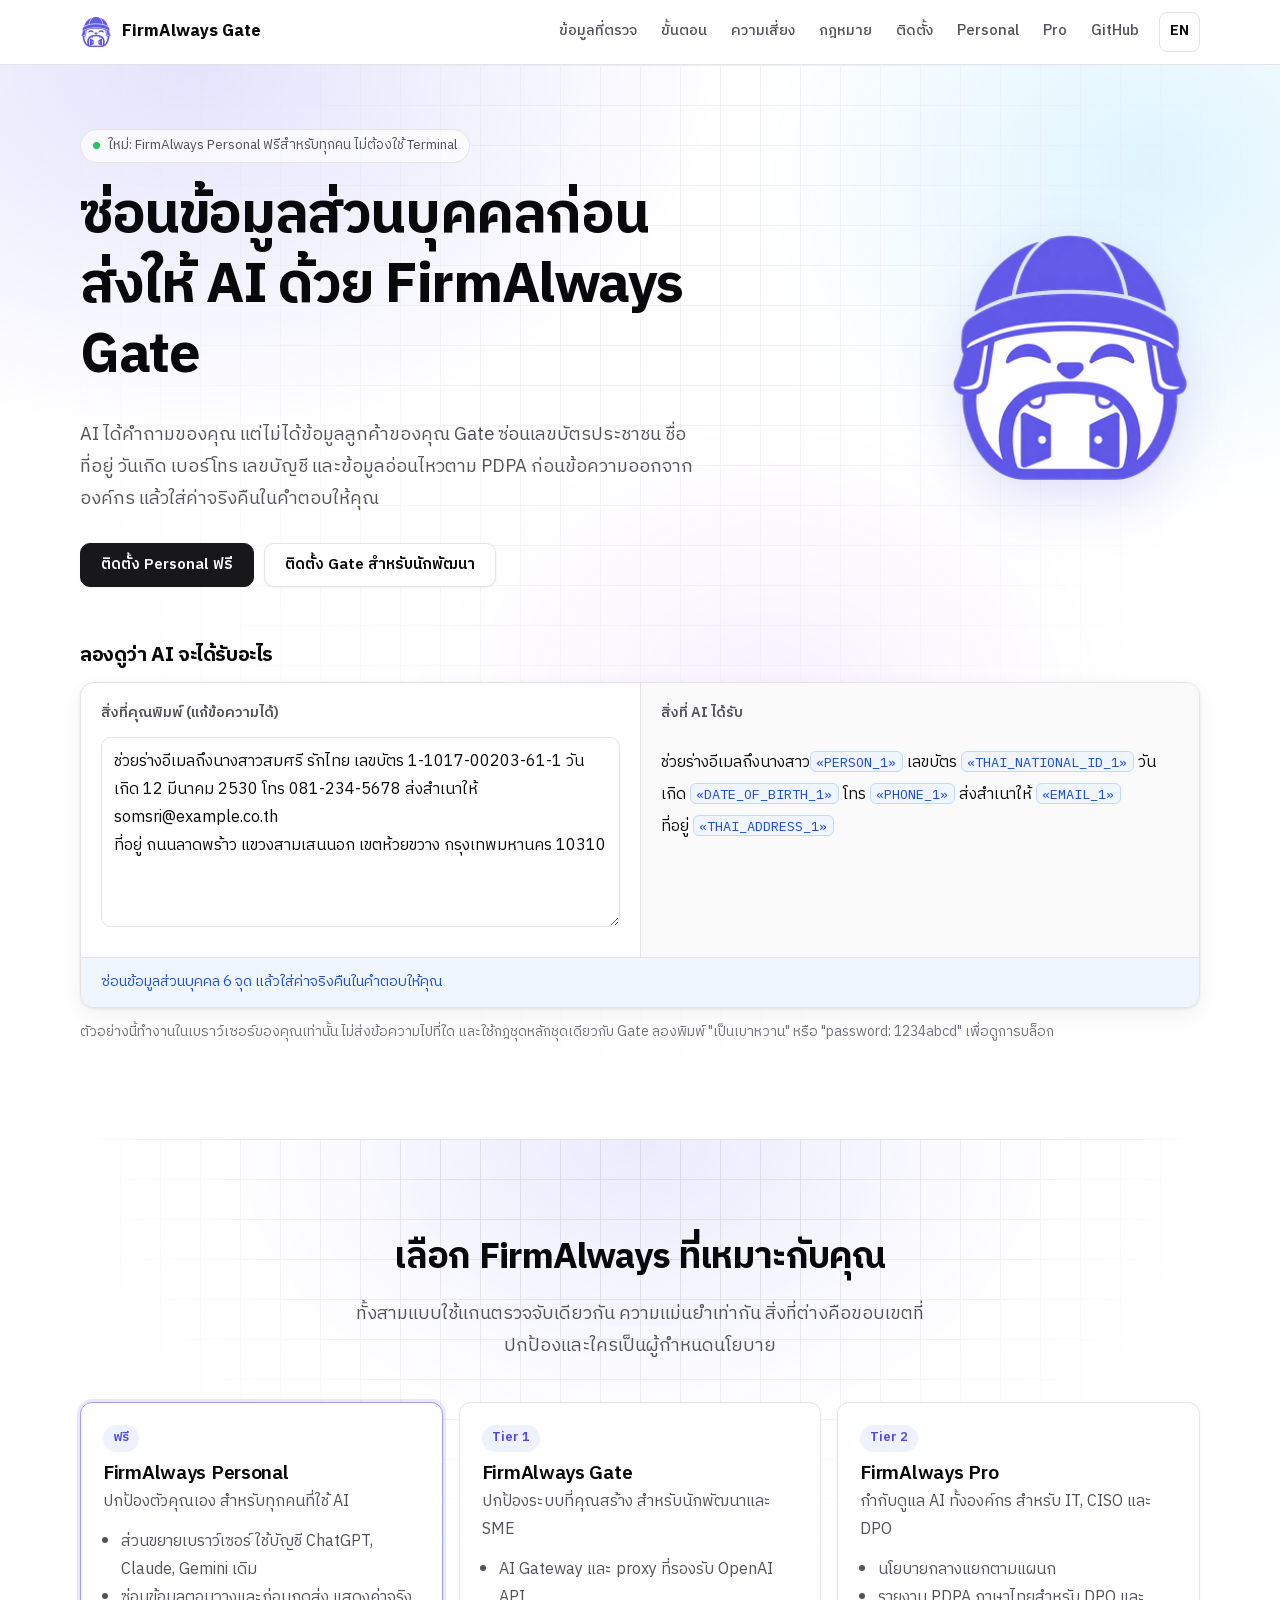
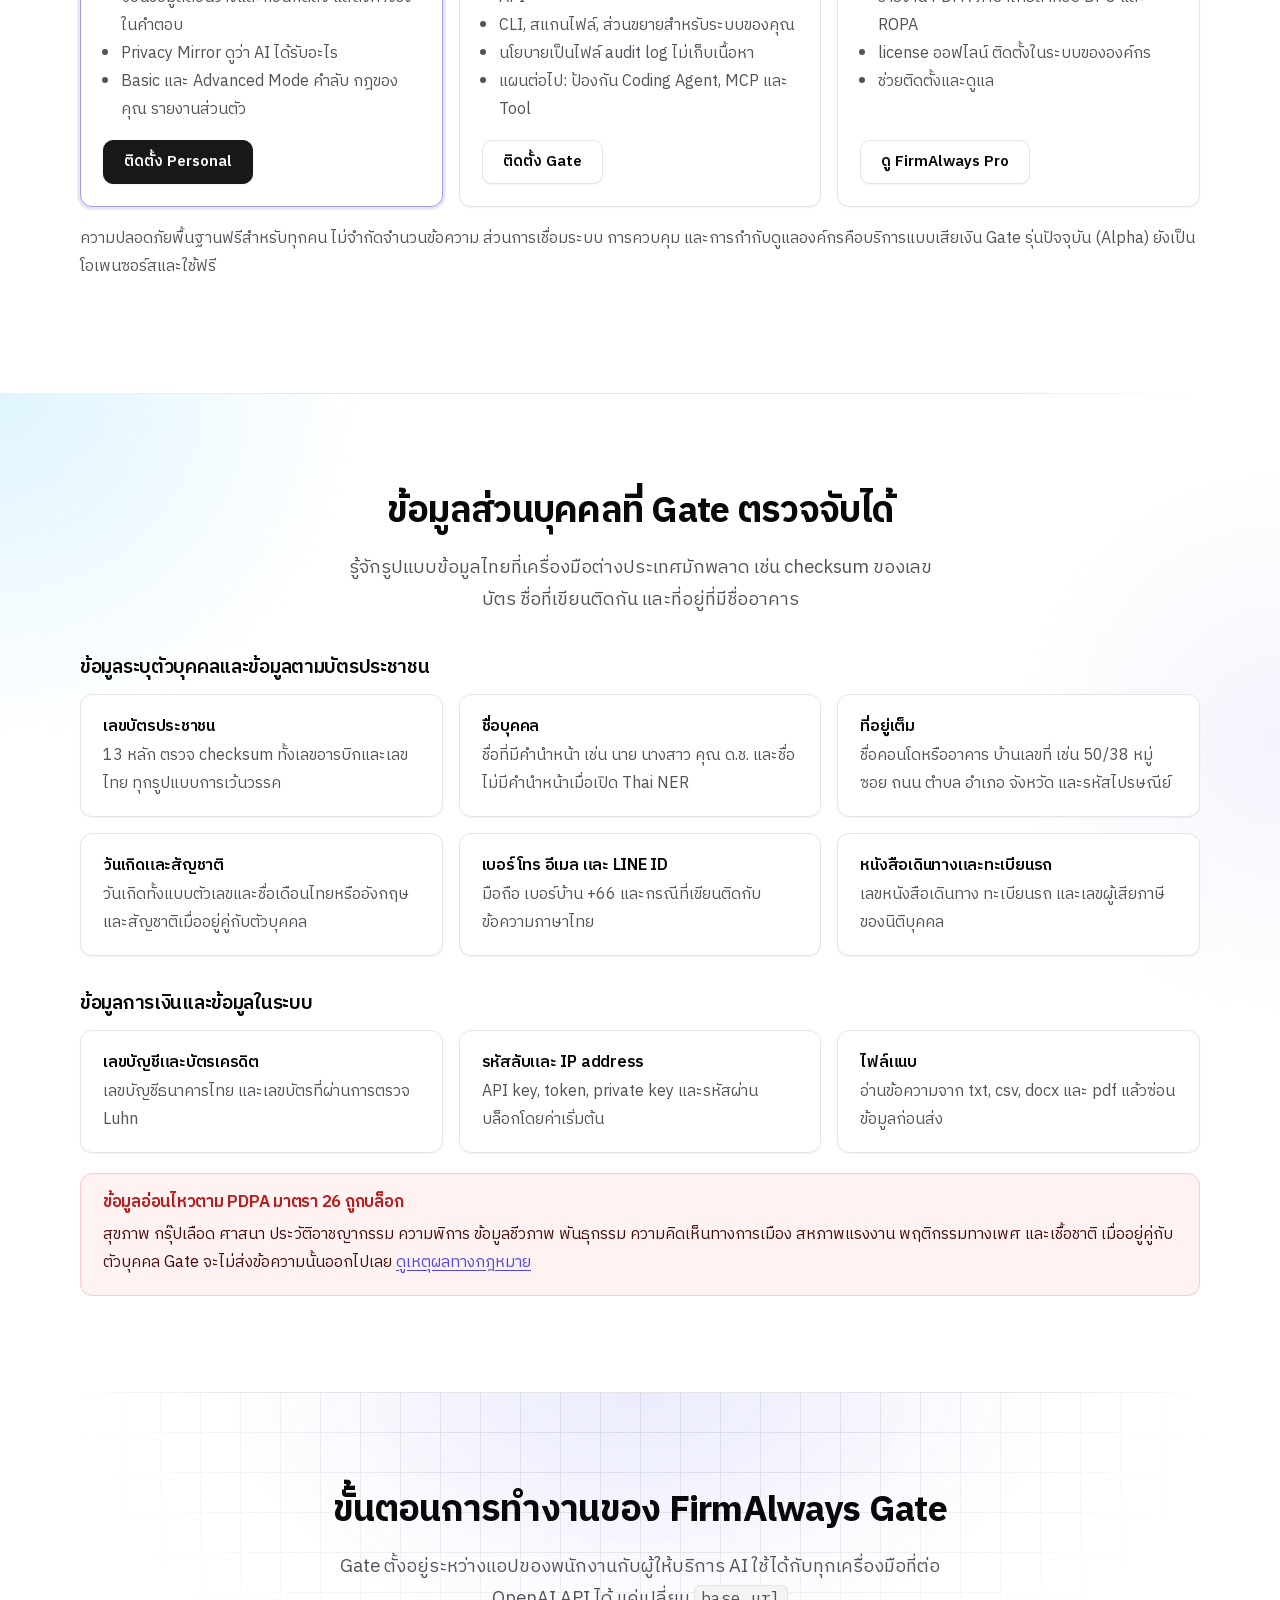
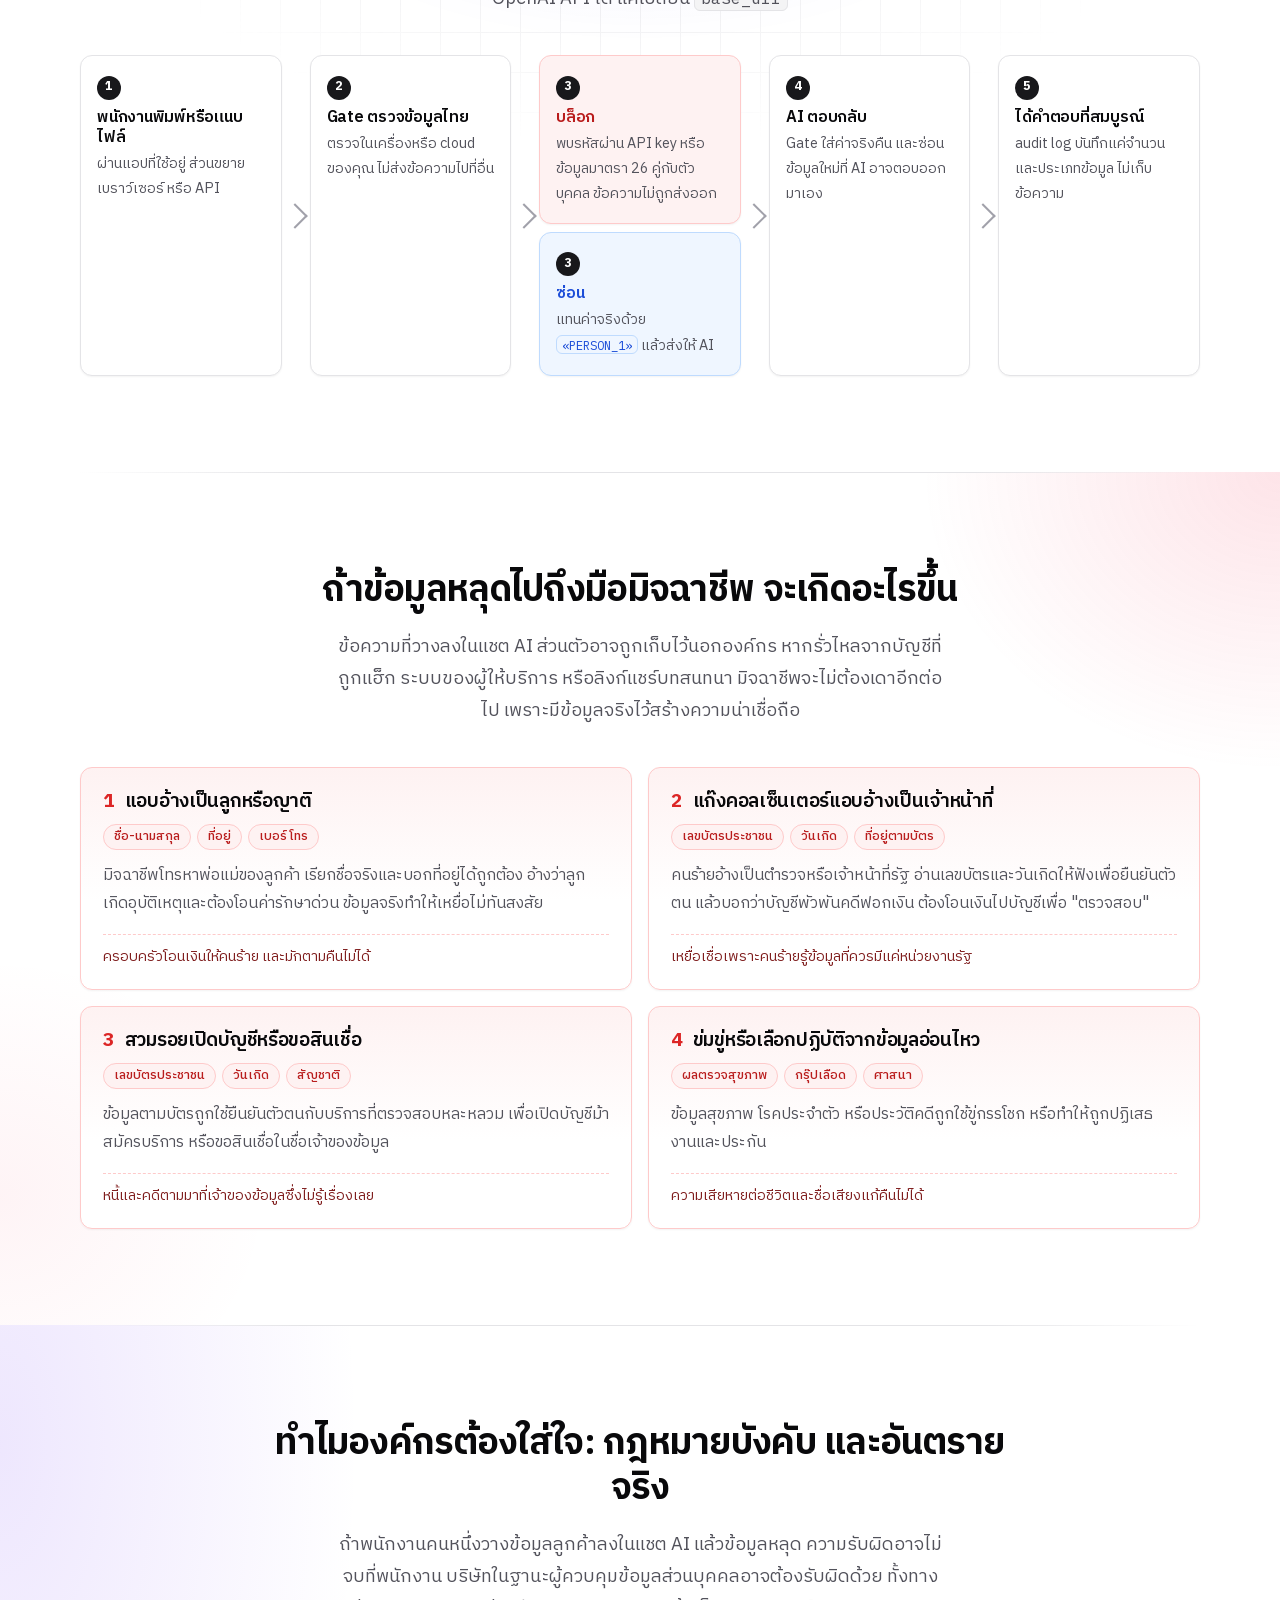
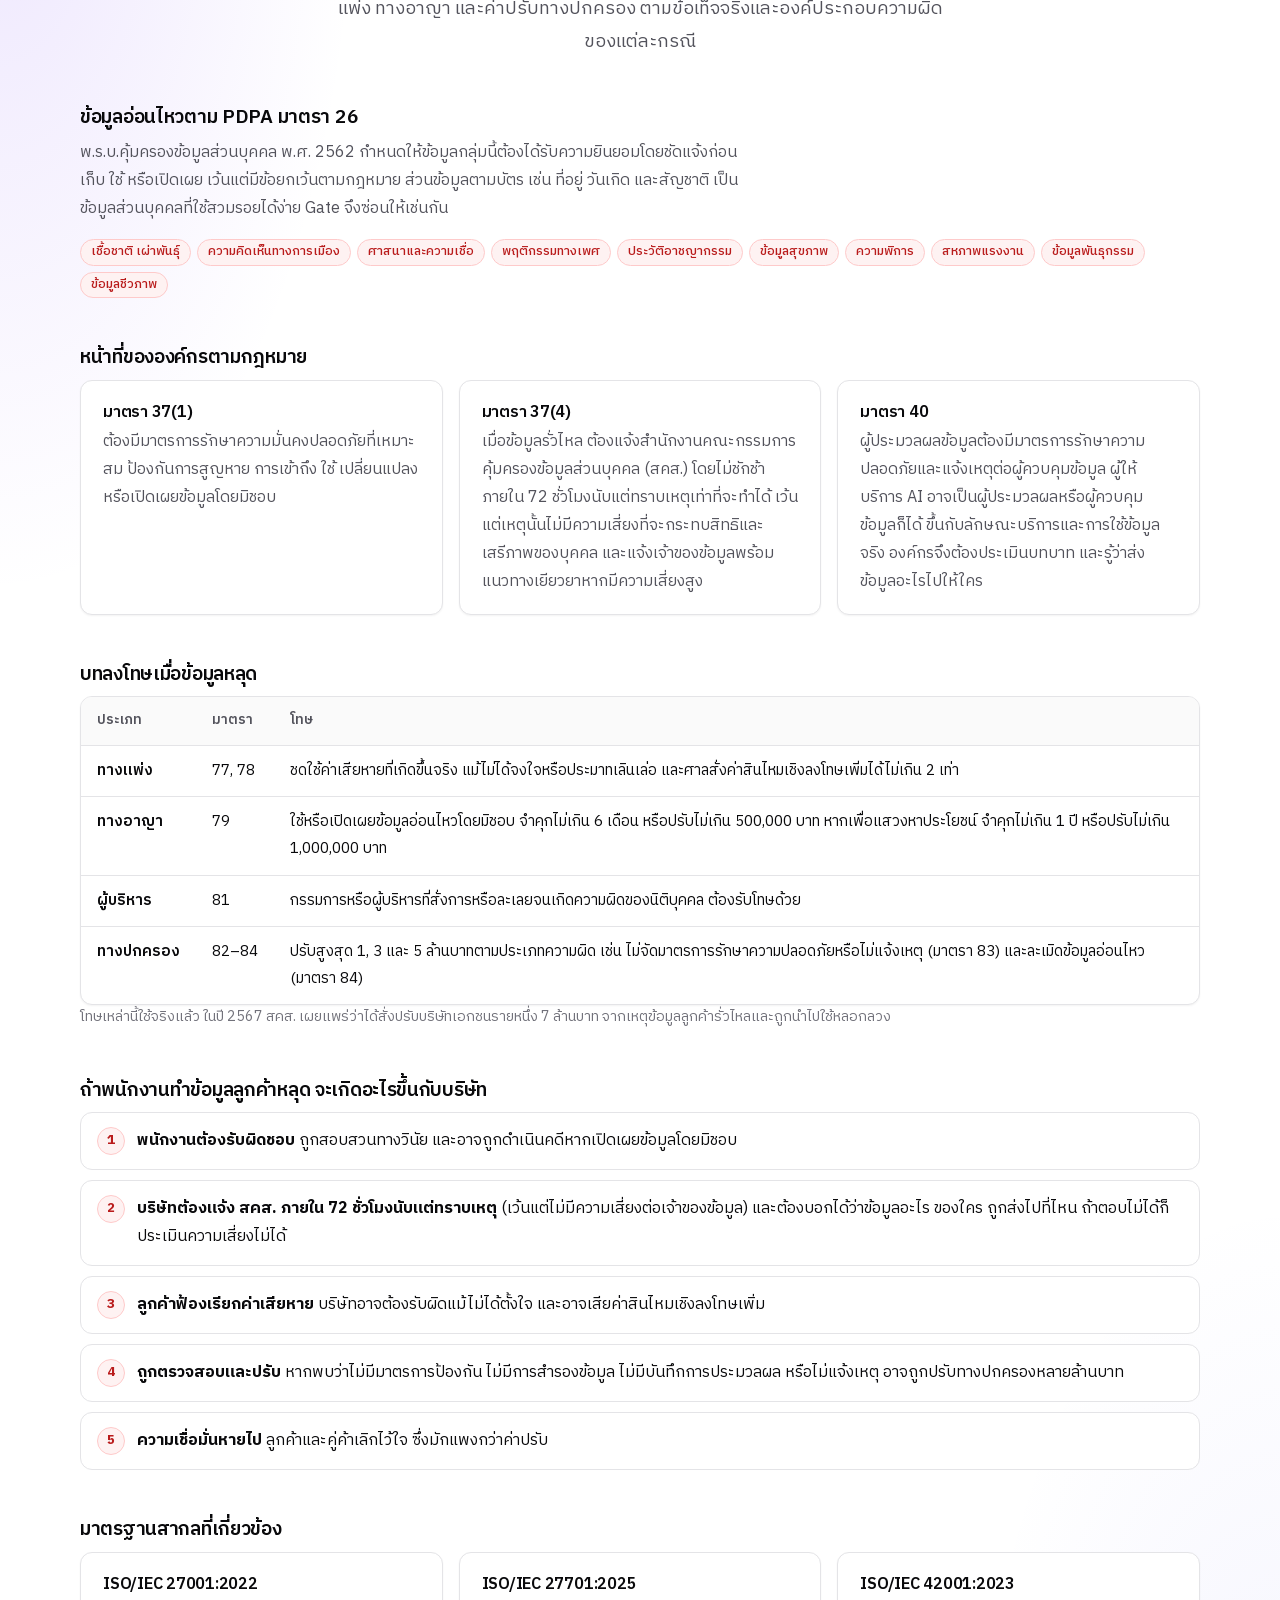
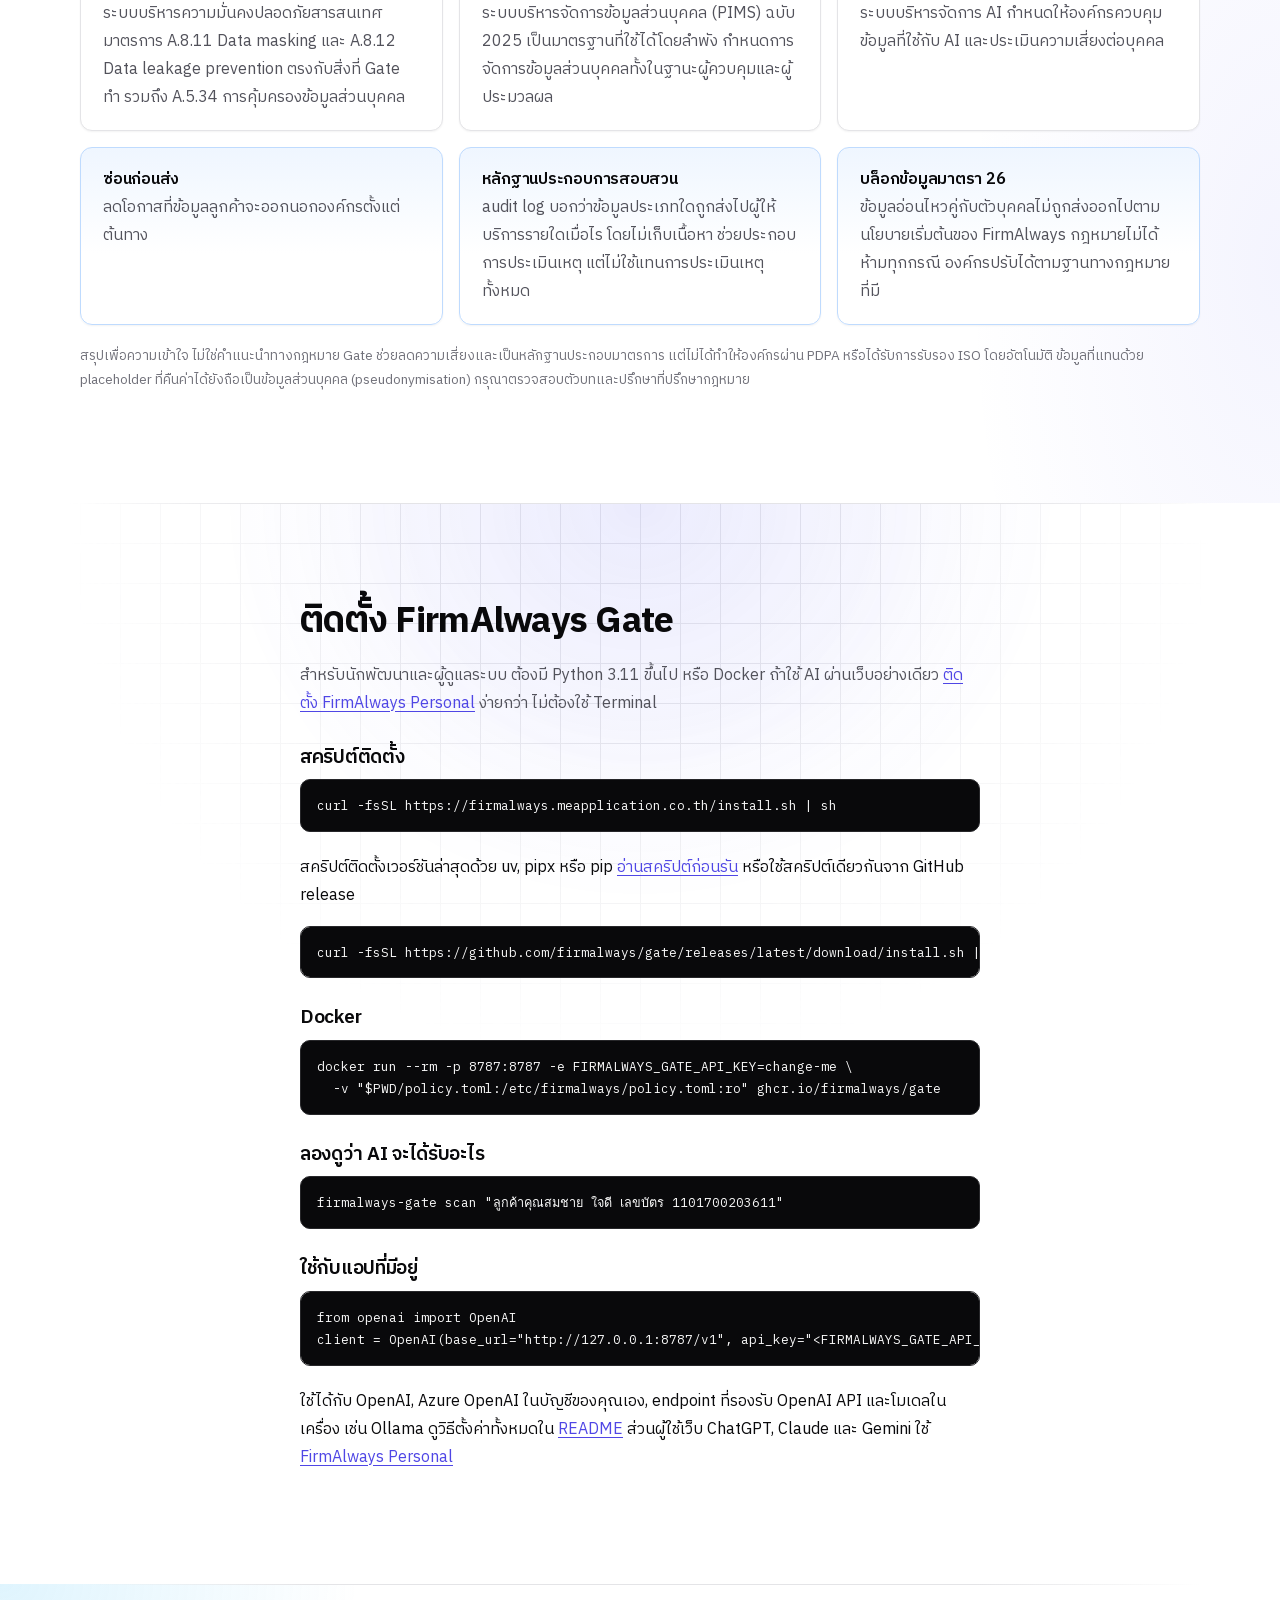
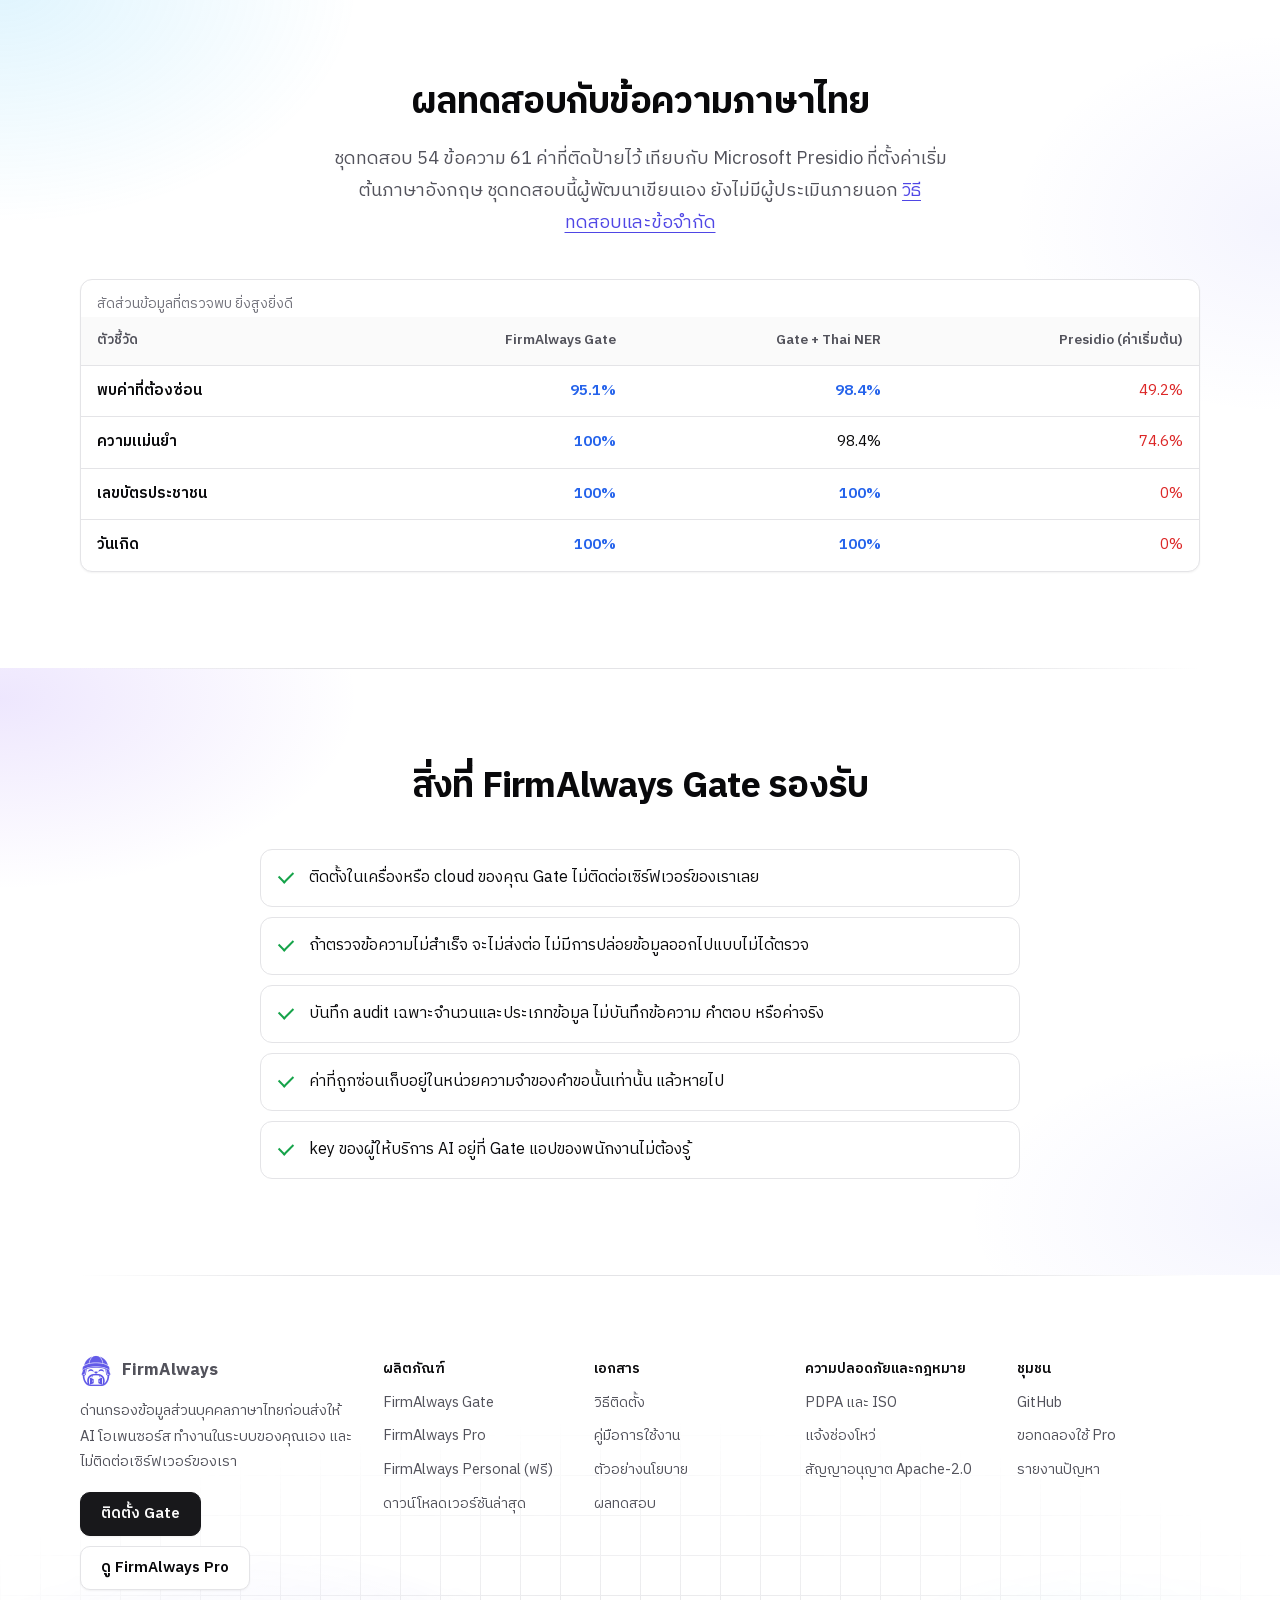
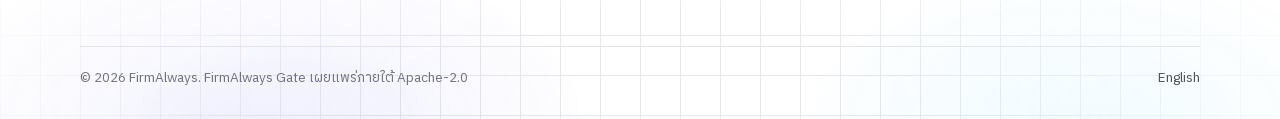
==== commit ebee21cd: "Add FirmAlways Personal pages and the 3 editions; correct legal wording - /personal/ and /en/persona" ====
--- a/index.html
+++ b/index.html
@@ -15,7 +15,7 @@
   <link rel="apple-touch-icon" href="assets/brand/apple-touch-icon.png?v=2">
   <link rel="manifest" href="site.webmanifest">
   <link rel="preload" href="assets/fonts/ibm-plex-sans-thai-700-thai.woff2" as="font" type="font/woff2" crossorigin>
-  <link rel="stylesheet" href="assets/style.css?v=6">
+  <link rel="stylesheet" href="assets/style.css?v=7">
   <meta property="og:type" content="website">
   <meta property="og:site_name" content="FirmAlways">
   <meta property="og:title" content="FirmAlways Gate">
@@ -60,7 +60,7 @@
       "name": "FirmAlways Gate",
       "applicationCategory": "SecurityApplication",
       "operatingSystem": "macOS, Linux, Windows",
-      "softwareVersion": "0.2.0",
+      "softwareVersion": "0.3.0",
       "description": "ด่านกรองข้อมูลส่วนบุคคลภาษาไทยแบบโอเพนซอร์ส ซ่อนข้อมูลก่อนส่งให้ AI และคืนค่าจริงในคำตอบ",
       "url": "https://firmalways.meapplication.co.th/",
       "downloadUrl": "https://github.com/firmalways/gate/releases/latest",
@@ -89,6 +89,7 @@
       <a href="#risks">ความเสี่ยง</a>
       <a href="#law">กฎหมาย</a>
       <a href="#install">ติดตั้ง</a>
+      <a href="personal/">Personal</a>
       <a href="pro/">Pro</a>
       <a href="https://github.com/firmalways/gate">GitHub</a>
       <a class="lang" href="en/" hreflang="en" lang="en" title="English">EN</a>
@@ -101,12 +102,12 @@
     <div class="wrap">
       <div class="hero-grid">
         <div>
-          <p class="pill">โอเพนซอร์ส ใช้ฟรี ติดตั้งในระบบของคุณเอง</p>
+          <p class="pill">ใหม่: FirmAlways Personal ฟรีสำหรับทุกคน ไม่ต้องใช้ Terminal</p>
           <h1 id="hero-title">ซ่อนข้อมูลส่วนบุคคลก่อนส่งให้ AI ด้วย FirmAlways Gate</h1>
           <p class="lead">AI ได้คำถามของคุณ แต่ไม่ได้ข้อมูลลูกค้าของคุณ Gate ซ่อนเลขบัตรประชาชน ชื่อ ที่อยู่ วันเกิด เบอร์โทร เลขบัญชี และข้อมูลอ่อนไหวตาม PDPA ก่อนข้อความออกจากองค์กร แล้วใส่ค่าจริงคืนในคำตอบให้คุณ</p>
           <div class="actions">
-            <a class="button primary" href="#install">ติดตั้ง Gate</a>
-            <a class="button" href="https://github.com/firmalways/gate">ดูโค้ดบน GitHub</a>
+            <a class="button primary" href="personal/">ติดตั้ง Personal ฟรี</a>
+            <a class="button" href="#install">ติดตั้ง Gate สำหรับนักพัฒนา</a>
           </div>
         </div>
         <img src="assets/brand/logo-256.png?v=2" alt="มาสคอต FirmAlways ผู้เฝ้าประตูข้อมูล" width="260" height="260" fetchpriority="high">
@@ -126,6 +127,54 @@
         <p class="demo-status" id="demo-status" role="status"></p>
       </div>
       <p class="demo-note">ตัวอย่างนี้ทำงานในเบราว์เซอร์ของคุณเท่านั้น ไม่ส่งข้อความไปที่ใด และใช้กฎชุดหลักชุดเดียวกับ Gate ลองพิมพ์ "เป็นเบาหวาน" หรือ "password: 1234abcd" เพื่อดูการบล็อก</p>
+    </div>
+  </section>
+
+  <section id="editions" data-glow="indigo" aria-labelledby="editions-title">
+    <div class="wrap">
+      <div class="section-head">
+        <h2 id="editions-title">เลือก FirmAlways ที่เหมาะกับคุณ</h2>
+        <p class="lead">ทั้งสามแบบใช้แกนตรวจจับเดียวกัน ความแม่นยำเท่ากัน สิ่งที่ต่างคือขอบเขตที่ปกป้องและใครเป็นผู้กำหนดนโยบาย</p>
+      </div>
+      <div class="tiers">
+        <article class="tier featured">
+          <span class="tag">ฟรี</span>
+          <h3>FirmAlways Personal</h3>
+          <p class="motto">ปกป้องตัวคุณเอง สำหรับทุกคนที่ใช้ AI</p>
+          <ul>
+            <li>ส่วนขยายเบราว์เซอร์ ใช้บัญชี ChatGPT, Claude, Gemini เดิม</li>
+            <li>ซ่อนข้อมูลตอนวางและก่อนกดส่ง แสดงค่าจริงในคำตอบ</li>
+            <li>Privacy Mirror ดูว่า AI ได้รับอะไร</li>
+            <li>Basic และ Advanced Mode คำลับ กฎของคุณ รายงานส่วนตัว</li>
+          </ul>
+          <a class="button primary" href="personal/">ติดตั้ง Personal</a>
+        </article>
+        <article class="tier">
+          <span class="tag">Tier 1</span>
+          <h3>FirmAlways Gate</h3>
+          <p class="motto">ปกป้องระบบที่คุณสร้าง สำหรับนักพัฒนาและ SME</p>
+          <ul>
+            <li>AI Gateway และ proxy ที่รองรับ OpenAI API</li>
+            <li>CLI, สแกนไฟล์, ส่วนขยายสำหรับระบบของคุณ</li>
+            <li>นโยบายเป็นไฟล์ audit log ไม่เก็บเนื้อหา</li>
+            <li>แผนต่อไป: ป้องกัน Coding Agent, MCP และ Tool</li>
+          </ul>
+          <a class="button" href="#install">ติดตั้ง Gate</a>
+        </article>
+        <article class="tier">
+          <span class="tag">Tier 2</span>
+          <h3>FirmAlways Pro</h3>
+          <p class="motto">กำกับดูแล AI ทั้งองค์กร สำหรับ IT, CISO และ DPO</p>
+          <ul>
+            <li>นโยบายกลางแยกตามแผนก</li>
+            <li>รายงาน PDPA ภาษาไทยสำหรับ DPO และ ROPA</li>
+            <li>license ออฟไลน์ ติดตั้งในระบบขององค์กร</li>
+            <li>ช่วยติดตั้งและดูแล</li>
+          </ul>
+          <a class="button" href="pro/">ดู FirmAlways Pro</a>
+        </article>
+      </div>
+      <p class="tiers-note">ความปลอดภัยพื้นฐานฟรีสำหรับทุกคน ไม่จำกัดจำนวนข้อความ ส่วนการเชื่อมระบบ การควบคุม และการกำกับดูแลองค์กรคือบริการแบบเสียเงิน Gate รุ่นปัจจุบัน (Alpha) ยังเป็นโอเพนซอร์สและใช้ฟรี</p>
     </div>
   </section>
 
@@ -215,7 +264,7 @@
     <div class="wrap">
       <div class="section-head">
         <h2 id="law-title">ทำไมองค์กรต้องใส่ใจ: กฎหมายบังคับ และอันตรายจริง</h2>
-        <p class="lead">ถ้าพนักงานคนหนึ่งวางข้อมูลลูกค้าลงในแชต AI แล้วข้อมูลหลุด ความรับผิดไม่ได้จบที่พนักงาน บริษัทในฐานะผู้ควบคุมข้อมูลส่วนบุคคลต้องรับผิดด้วย ทั้งทางแพ่ง ทางอาญา และค่าปรับทางปกครอง</p>
+        <p class="lead">ถ้าพนักงานคนหนึ่งวางข้อมูลลูกค้าลงในแชต AI แล้วข้อมูลหลุด ความรับผิดอาจไม่จบที่พนักงาน บริษัทในฐานะผู้ควบคุมข้อมูลส่วนบุคคลอาจต้องรับผิดด้วย ทั้งทางแพ่ง ทางอาญา และค่าปรับทางปกครอง ตามข้อเท็จจริงและองค์ประกอบความผิดของแต่ละกรณี</p>
       </div>
 
       <div class="law-block">
@@ -230,8 +279,8 @@
         <h3>หน้าที่ขององค์กรตามกฎหมาย</h3>
         <div class="grid cols-3">
           <div class="card"><h4>มาตรา 37(1)</h4><p>ต้องมีมาตรการรักษาความมั่นคงปลอดภัยที่เหมาะสม ป้องกันการสูญหาย การเข้าถึง ใช้ เปลี่ยนแปลง หรือเปิดเผยข้อมูลโดยมิชอบ</p></div>
-          <div class="card"><h4>มาตรา 37(4)</h4><p>เมื่อข้อมูลรั่วไหล ต้องแจ้งสำนักงานคณะกรรมการคุ้มครองข้อมูลส่วนบุคคล (สคส.) ภายใน 72 ชั่วโมง และแจ้งเจ้าของข้อมูลหากมีความเสี่ยงสูง</p></div>
-          <div class="card"><h4>มาตรา 40</h4><p>ผู้ประมวลผลข้อมูล เช่น ผู้ให้บริการ AI ต้องมีมาตรการรักษาความปลอดภัยและแจ้งเหตุต่อผู้ควบคุมข้อมูล องค์กรจึงต้องรู้ว่าส่งข้อมูลอะไรไปให้ใคร</p></div>
+          <div class="card"><h4>มาตรา 37(4)</h4><p>เมื่อข้อมูลรั่วไหล ต้องแจ้งสำนักงานคณะกรรมการคุ้มครองข้อมูลส่วนบุคคล (สคส.) โดยไม่ชักช้าภายใน 72 ชั่วโมงนับแต่ทราบเหตุเท่าที่จะทำได้ เว้นแต่เหตุนั้นไม่มีความเสี่ยงที่จะกระทบสิทธิและเสรีภาพของบุคคล และแจ้งเจ้าของข้อมูลพร้อมแนวทางเยียวยาหากมีความเสี่ยงสูง</p></div>
+          <div class="card"><h4>มาตรา 40</h4><p>ผู้ประมวลผลข้อมูลต้องมีมาตรการรักษาความปลอดภัยและแจ้งเหตุต่อผู้ควบคุมข้อมูล ผู้ให้บริการ AI อาจเป็นผู้ประมวลผลหรือผู้ควบคุมข้อมูลก็ได้ ขึ้นกับลักษณะบริการและการใช้ข้อมูลจริง องค์กรจึงต้องประเมินบทบาท และรู้ว่าส่งข้อมูลอะไรไปให้ใคร</p></div>
         </div>
       </div>
 
@@ -255,8 +304,8 @@
         <h3>ถ้าพนักงานทำข้อมูลลูกค้าหลุด จะเกิดอะไรขึ้นกับบริษัท</h3>
         <ol class="steps-list">
           <li><strong>พนักงานต้องรับผิดชอบ</strong> ถูกสอบสวนทางวินัย และอาจถูกดำเนินคดีหากเปิดเผยข้อมูลโดยมิชอบ</li>
-          <li><strong>บริษัทต้องแจ้ง สคส. ภายใน 72 ชั่วโมง</strong> และต้องบอกได้ว่าข้อมูลอะไร ของใคร ถูกส่งไปที่ไหน ถ้าตอบไม่ได้ก็ประเมินความเสี่ยงไม่ได้</li>
-          <li><strong>ลูกค้าฟ้องเรียกค่าเสียหาย</strong> บริษัทต้องรับผิดแม้ไม่ได้ตั้งใจ และอาจเสียค่าสินไหมเชิงลงโทษเพิ่ม</li>
+          <li><strong>บริษัทต้องแจ้ง สคส. ภายใน 72 ชั่วโมงนับแต่ทราบเหตุ</strong> (เว้นแต่ไม่มีความเสี่ยงต่อเจ้าของข้อมูล) และต้องบอกได้ว่าข้อมูลอะไร ของใคร ถูกส่งไปที่ไหน ถ้าตอบไม่ได้ก็ประเมินความเสี่ยงไม่ได้</li>
+          <li><strong>ลูกค้าฟ้องเรียกค่าเสียหาย</strong> บริษัทอาจต้องรับผิดแม้ไม่ได้ตั้งใจ และอาจเสียค่าสินไหมเชิงลงโทษเพิ่ม</li>
           <li><strong>ถูกตรวจสอบและปรับ</strong> หากพบว่าไม่มีมาตรการป้องกัน ไม่มีการสำรองข้อมูล ไม่มีบันทึกการประมวลผล หรือไม่แจ้งเหตุ อาจถูกปรับทางปกครองหลายล้านบาท</li>
           <li><strong>ความเชื่อมั่นหายไป</strong> ลูกค้าและคู่ค้าเลิกไว้ใจ ซึ่งมักแพงกว่าค่าปรับ</li>
         </ol>
@@ -266,15 +315,15 @@
         <h3>มาตรฐานสากลที่เกี่ยวข้อง</h3>
         <div class="grid cols-3">
           <div class="card"><h4>ISO/IEC 27001:2022</h4><p>ระบบบริหารความมั่นคงปลอดภัยสารสนเทศ มาตรการ A.8.11 Data masking และ A.8.12 Data leakage prevention ตรงกับสิ่งที่ Gate ทำ รวมถึง A.5.34 การคุ้มครองข้อมูลส่วนบุคคล</p></div>
-          <div class="card"><h4>ISO/IEC 27701:2019</h4><p>ส่วนขยายด้านความเป็นส่วนตัวของ ISO 27001 กำหนดการจัดการข้อมูลส่วนบุคคลทั้งในฐานะผู้ควบคุมและผู้ประมวลผล</p></div>
+          <div class="card"><h4>ISO/IEC 27701:2025</h4><p>ระบบบริหารจัดการข้อมูลส่วนบุคคล (PIMS) ฉบับ 2025 เป็นมาตรฐานที่ใช้ได้โดยลำพัง กำหนดการจัดการข้อมูลส่วนบุคคลทั้งในฐานะผู้ควบคุมและผู้ประมวลผล</p></div>
           <div class="card"><h4>ISO/IEC 42001:2023</h4><p>ระบบบริหารจัดการ AI กำหนดให้องค์กรควบคุมข้อมูลที่ใช้กับ AI และประเมินความเสี่ยงต่อบุคคล</p></div>
         </div>
         <div class="grid cols-3 spaced">
           <div class="card safe"><h4>ซ่อนก่อนส่ง</h4><p>ลดโอกาสที่ข้อมูลลูกค้าจะออกนอกองค์กรตั้งแต่ต้นทาง</p></div>
-          <div class="card safe"><h4>บอกได้ภายใน 72 ชั่วโมง</h4><p>audit log บอกว่าข้อมูลประเภทใดถูกส่งไปผู้ให้บริการรายใดเมื่อไร โดยไม่เก็บเนื้อหา</p></div>
-          <div class="card safe"><h4>บล็อกข้อมูลมาตรา 26</h4><p>ข้อมูลอ่อนไหวคู่กับตัวบุคคลไม่ถูกส่งออกไปเลย</p></div>
-        </div>
-        <p class="disclaimer">สรุปเพื่อความเข้าใจ ไม่ใช่คำแนะนำทางกฎหมาย Gate ช่วยลดความเสี่ยงและเป็นหลักฐานประกอบมาตรการ แต่ไม่ได้ทำให้องค์กรผ่าน PDPA หรือได้รับการรับรอง ISO โดยอัตโนมัติ กรุณาตรวจสอบตัวบทและปรึกษาที่ปรึกษากฎหมาย</p>
+          <div class="card safe"><h4>หลักฐานประกอบการสอบสวน</h4><p>audit log บอกว่าข้อมูลประเภทใดถูกส่งไปผู้ให้บริการรายใดเมื่อไร โดยไม่เก็บเนื้อหา ช่วยประกอบการประเมินเหตุ แต่ไม่ใช้แทนการประเมินเหตุทั้งหมด</p></div>
+          <div class="card safe"><h4>บล็อกข้อมูลมาตรา 26</h4><p>ข้อมูลอ่อนไหวคู่กับตัวบุคคลไม่ถูกส่งออกไปตามนโยบายเริ่มต้นของ FirmAlways กฎหมายไม่ได้ห้ามทุกกรณี องค์กรปรับได้ตามฐานทางกฎหมายที่มี</p></div>
+        </div>
+        <p class="disclaimer">สรุปเพื่อความเข้าใจ ไม่ใช่คำแนะนำทางกฎหมาย Gate ช่วยลดความเสี่ยงและเป็นหลักฐานประกอบมาตรการ แต่ไม่ได้ทำให้องค์กรผ่าน PDPA หรือได้รับการรับรอง ISO โดยอัตโนมัติ ข้อมูลที่แทนด้วย placeholder ที่คืนค่าได้ยังถือเป็นข้อมูลส่วนบุคคล (pseudonymisation) กรุณาตรวจสอบตัวบทและปรึกษาที่ปรึกษากฎหมาย</p>
       </div>
     </div>
   </section>
@@ -282,7 +331,7 @@
   <section id="install" class="install" data-glow="indigo" aria-labelledby="install-title">
     <div class="wrap prose">
       <h2 id="install-title">ติดตั้ง FirmAlways Gate</h2>
-      <p class="muted">ต้องมี Python 3.11 ขึ้นไป หรือ Docker</p>
+      <p class="muted">สำหรับนักพัฒนาและผู้ดูแลระบบ ต้องมี Python 3.11 ขึ้นไป หรือ Docker ถ้าใช้ AI ผ่านเว็บอย่างเดียว <a href="personal/">ติดตั้ง FirmAlways Personal</a> ง่ายกว่า ไม่ต้องใช้ Terminal</p>
       <h3>สคริปต์ติดตั้ง</h3>
       <pre><code>curl -fsSL https://firmalways.meapplication.co.th/install.sh | sh</code></pre>
       <p>สคริปต์ติดตั้งเวอร์ชันล่าสุดด้วย uv, pipx หรือ pip <a href="install.sh">อ่านสคริปต์ก่อนรัน</a> หรือใช้สคริปต์เดียวกันจาก GitHub release</p>
@@ -295,7 +344,7 @@
       <h3>ใช้กับแอปที่มีอยู่</h3>
       <pre><code>from openai import OpenAI
 client = OpenAI(base_url="http://127.0.0.1:8787/v1", api_key="&lt;FIRMALWAYS_GATE_API_KEY&gt;")</code></pre>
-      <p>ใช้ได้กับ OpenAI, Azure OpenAI ในบัญชีของคุณเอง, endpoint ที่รองรับ OpenAI API และโมเดลในเครื่อง เช่น Ollama ดูวิธีตั้งค่าทั้งหมดใน <a href="https://github.com/firmalways/gate#readme">README</a> และส่วนขยายเบราว์เซอร์สำหรับ ChatGPT, Claude และ Gemini ใน <a href="https://github.com/firmalways/gate/tree/main/extension">extension</a></p>
+      <p>ใช้ได้กับ OpenAI, Azure OpenAI ในบัญชีของคุณเอง, endpoint ที่รองรับ OpenAI API และโมเดลในเครื่อง เช่น Ollama ดูวิธีตั้งค่าทั้งหมดใน <a href="https://github.com/firmalways/gate#readme">README</a> ส่วนผู้ใช้เว็บ ChatGPT, Claude และ Gemini ใช้ <a href="personal/">FirmAlways Personal</a></p>
     </div>
   </section>
 
@@ -349,7 +398,7 @@
       <nav aria-labelledby="footer-col-0"><h2 class="footer-title" id="footer-col-0">ผลิตภัณฑ์</h2><ul class="footer-links">
         <li><a href="">FirmAlways Gate</a></li>
         <li><a href="pro/">FirmAlways Pro</a></li>
-        <li><a href="https://github.com/firmalways/gate/tree/main/extension">ส่วนขยายเบราว์เซอร์</a></li>
+        <li><a href="personal/">FirmAlways Personal (ฟรี)</a></li>
         <li><a href="https://github.com/firmalways/gate/releases/latest">ดาวน์โหลดเวอร์ชันล่าสุด</a></li>
       </ul></nav>
       <nav aria-labelledby="footer-col-1"><h2 class="footer-title" id="footer-col-1">เอกสาร</h2><ul class="footer-links">
--- a/assets/style.css
+++ b/assets/style.css
@@ -329,3 +329,18 @@
 /* Law table: keep short columns on one line */
 .law-block table th[scope="row"], .law-block table td:nth-child(2) { white-space: nowrap; }
 @media (max-width: 720px) { .site-header { position: static; } }
+
+/* Editions: Personal (free), Gate (Tier 1), Pro (Tier 2) */
+.tiers { display: grid; grid-template-columns: repeat(3, minmax(0, 1fr)); gap: 16px; margin-top: 8px; }
+.tier { display: flex; flex-direction: column; border: 1px solid var(--border); border-radius: var(--radius); background: var(--card); padding: 22px; box-shadow: var(--shadow-sm); }
+.tier.featured { border-color: color-mix(in srgb, var(--accent) 45%, var(--border)); box-shadow: 0 0 0 3px color-mix(in srgb, var(--accent) 12%, transparent), var(--shadow-sm); }
+.tier .tag { align-self: flex-start; font-size: 0.8rem; font-weight: 600; border-radius: 999px; padding: 2px 10px; background: var(--accent-soft); color: var(--accent); margin-bottom: 10px; }
+.tier h3 { margin-bottom: 2px; }
+.tier .motto { color: var(--muted-fg); margin: 0 0 12px; }
+.tier ul { padding-left: 1.1em; margin: 0 0 16px; color: var(--muted-fg); }
+.tier .button { margin-top: auto; align-self: flex-start; }
+.tiers-note { margin-top: 18px; color: var(--muted-fg); }
+.steps-install { counter-reset: s; list-style: none; padding: 0; display: grid; gap: 12px; }
+.steps-install li { counter-increment: s; position: relative; padding-left: 44px; }
+.steps-install li::before { content: counter(s); position: absolute; left: 0; top: 0; width: 30px; height: 30px; border-radius: 50%; display: grid; place-items: center; background: var(--accent); color: #fff; font-weight: 600; font-size: 0.9rem; }
+@media (max-width: 900px) { .tiers { grid-template-columns: 1fr; } }
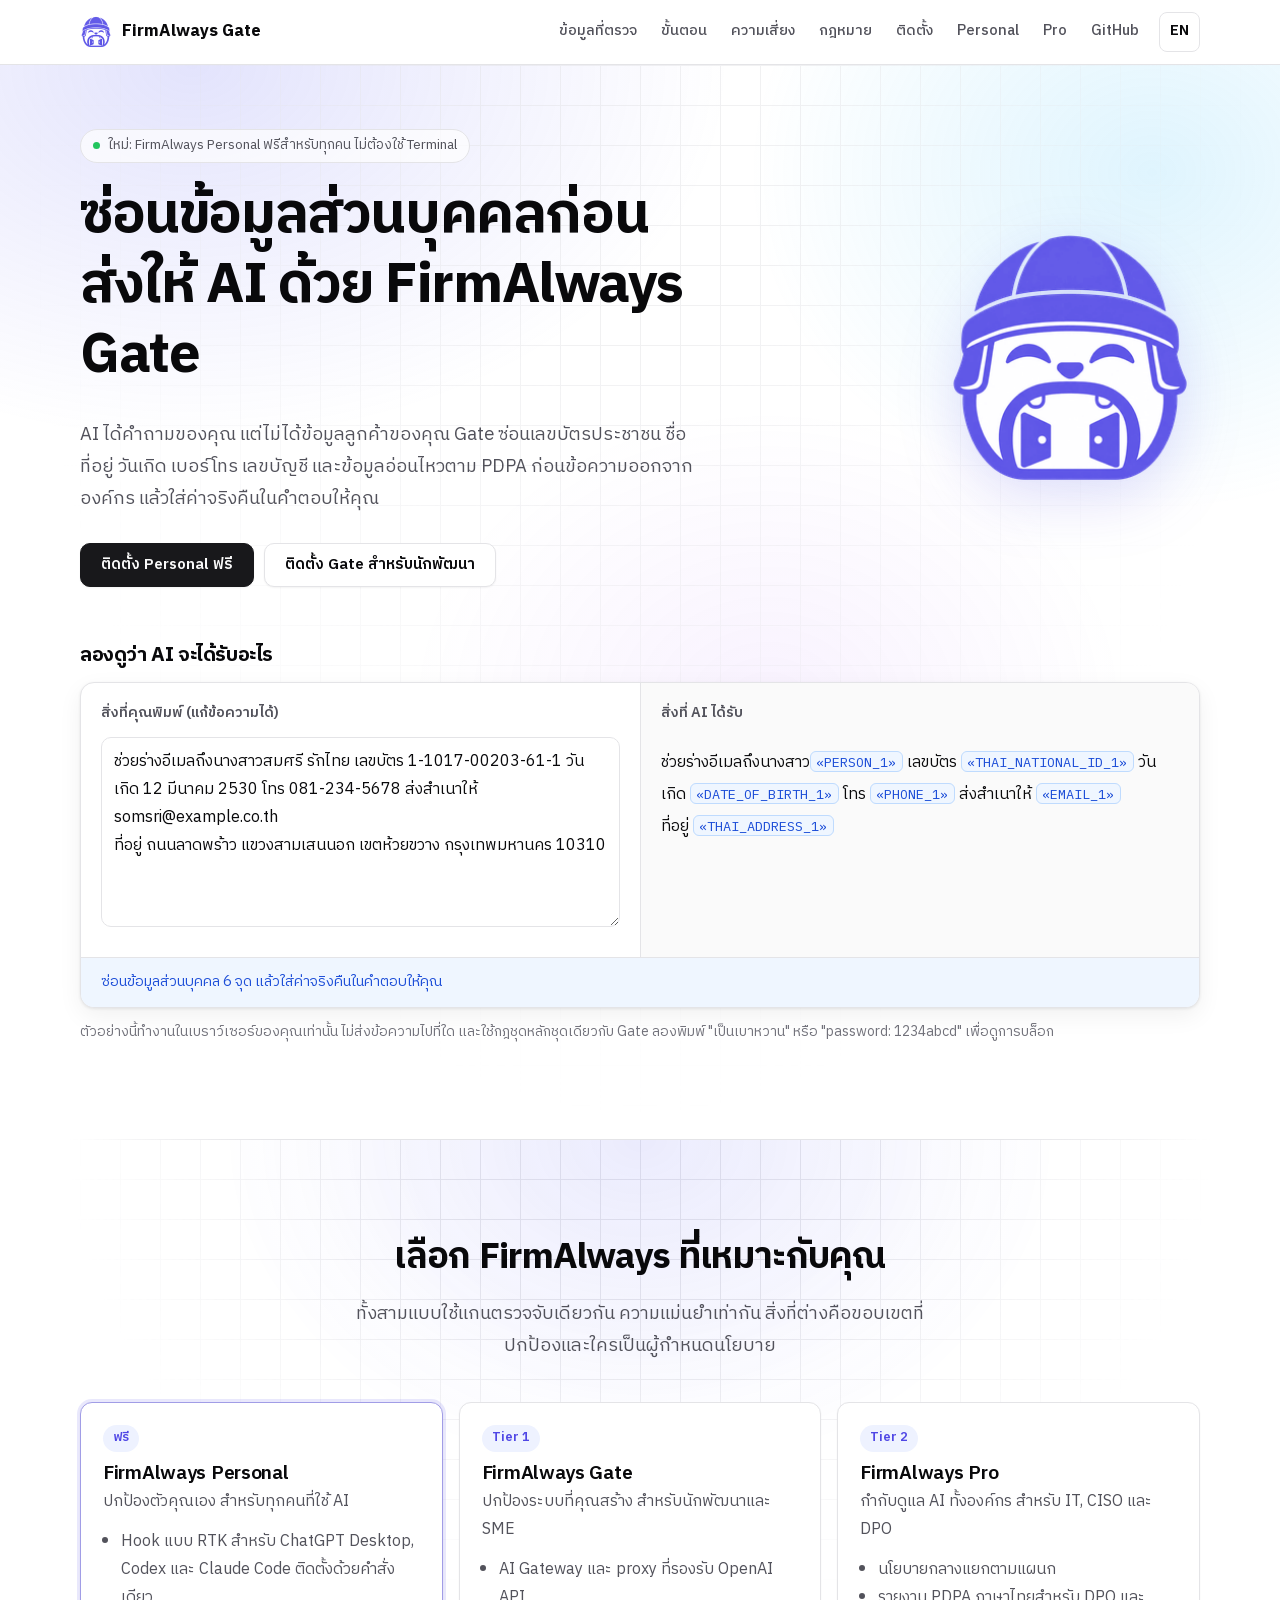
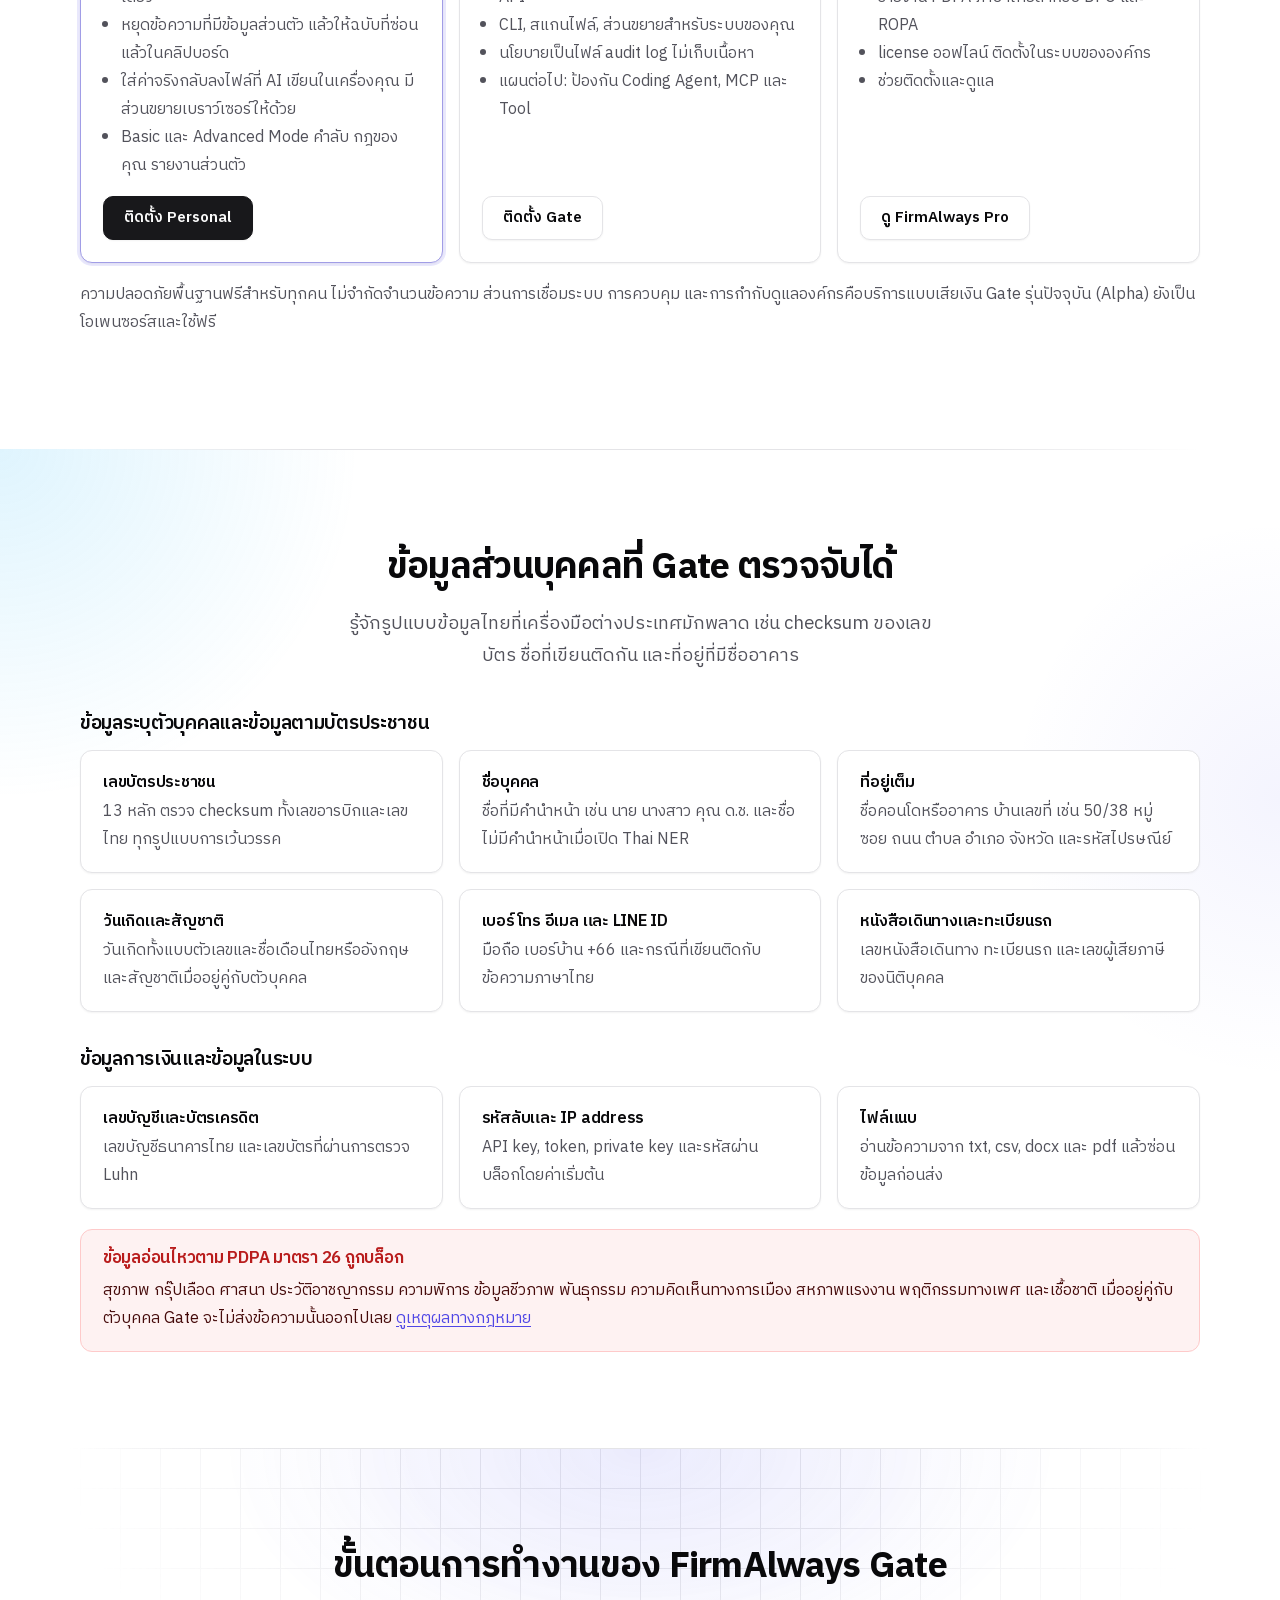
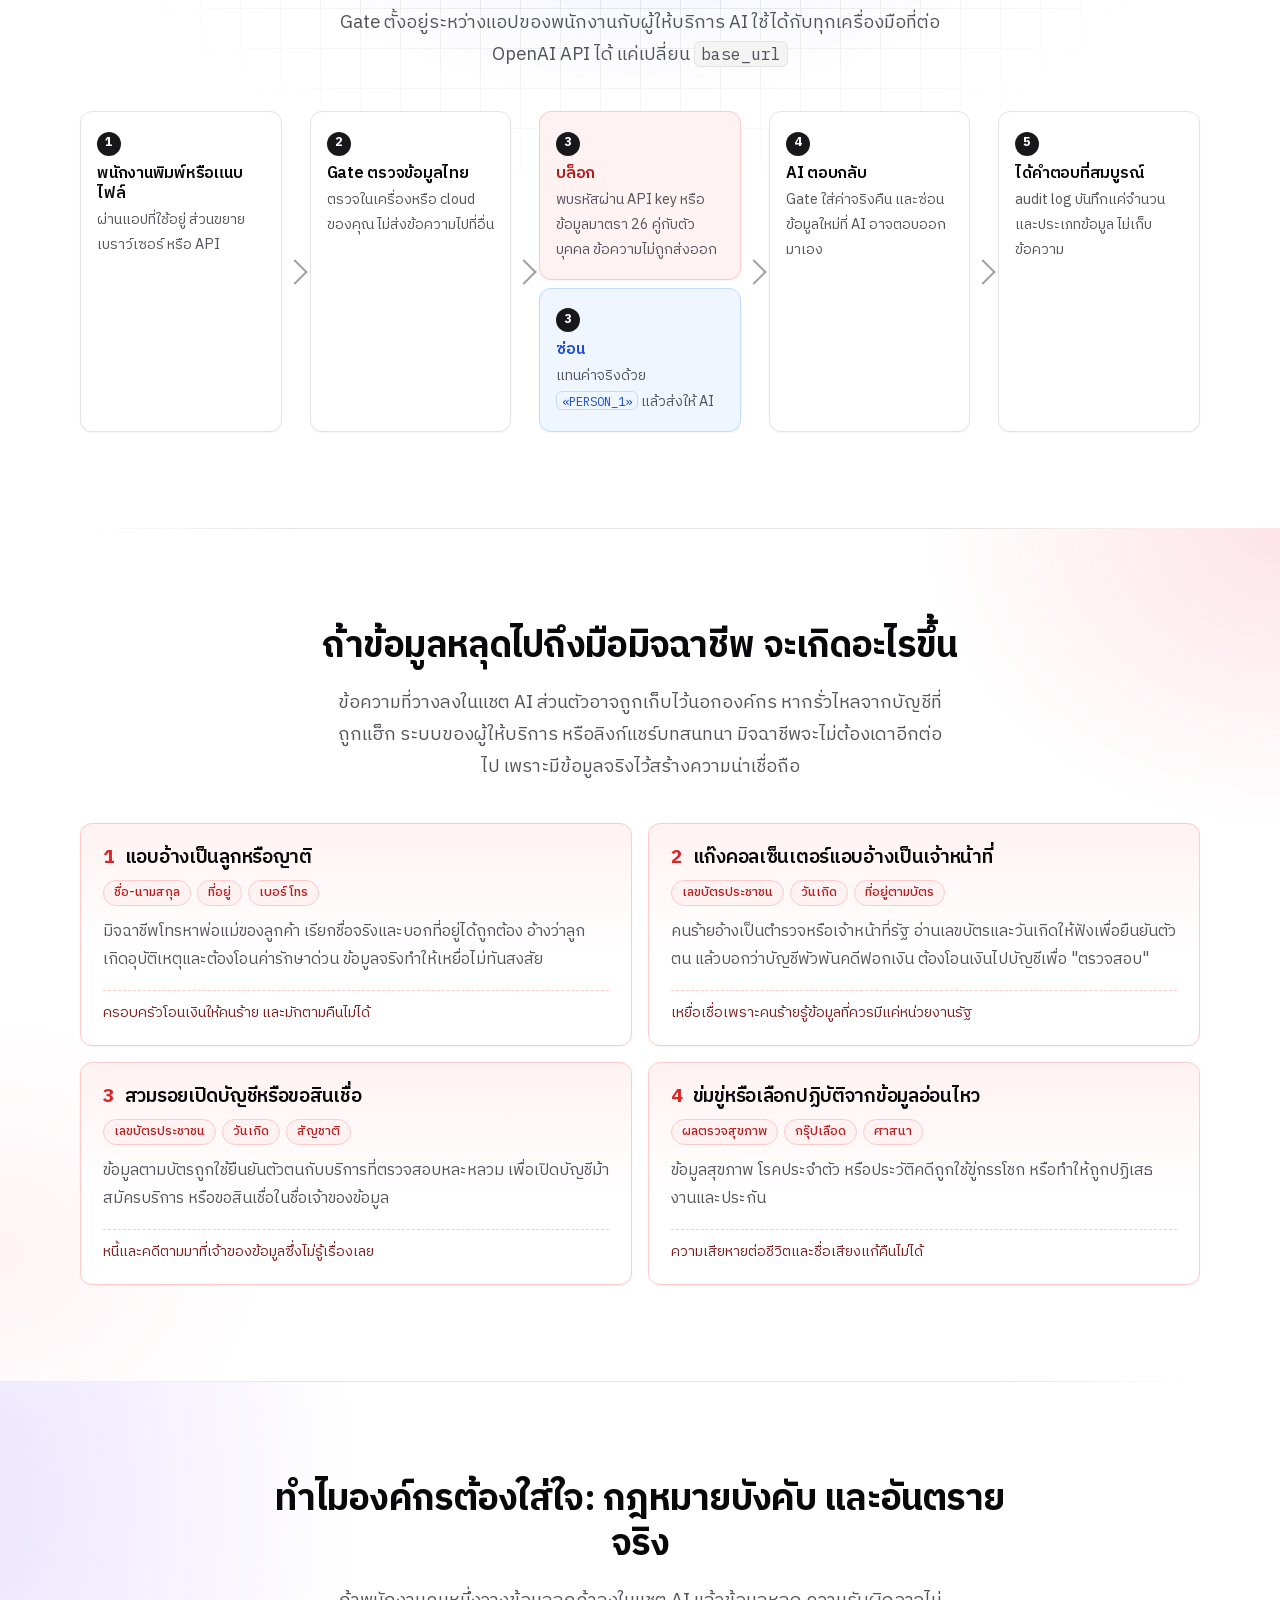
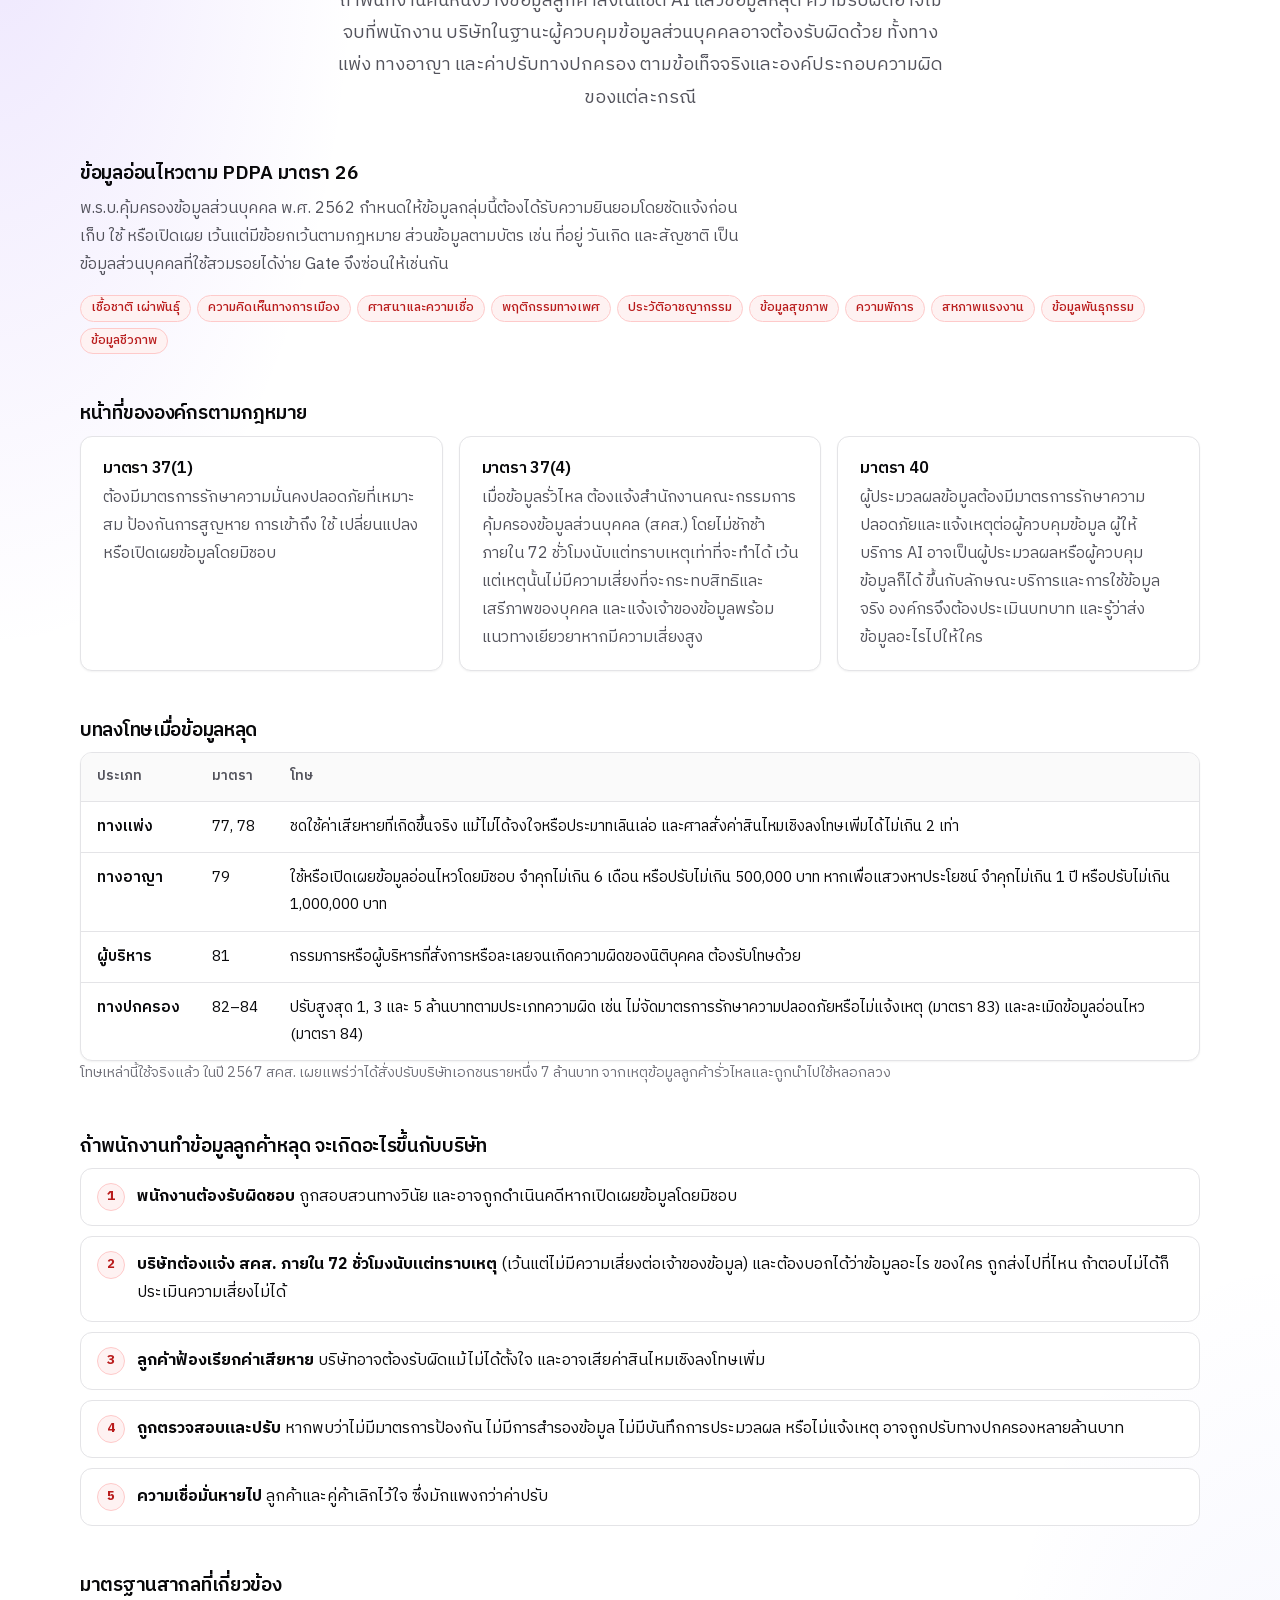
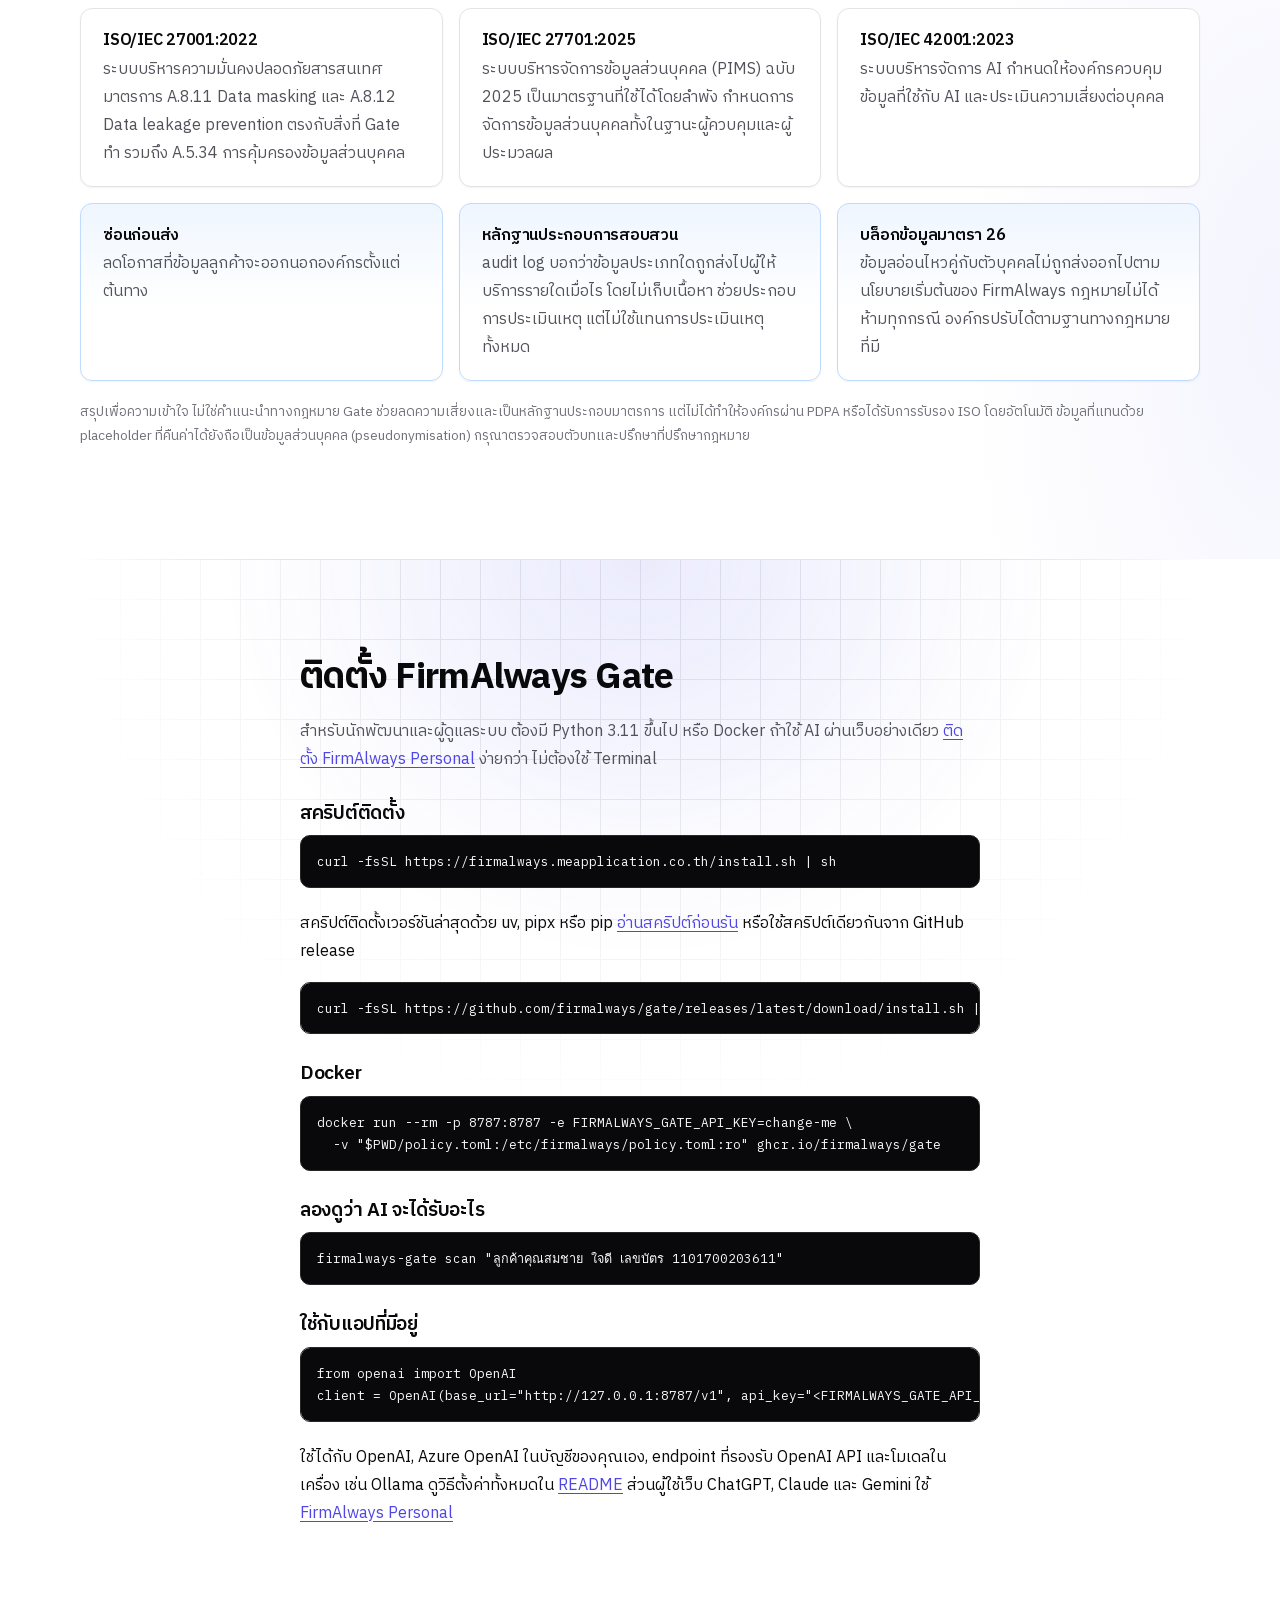
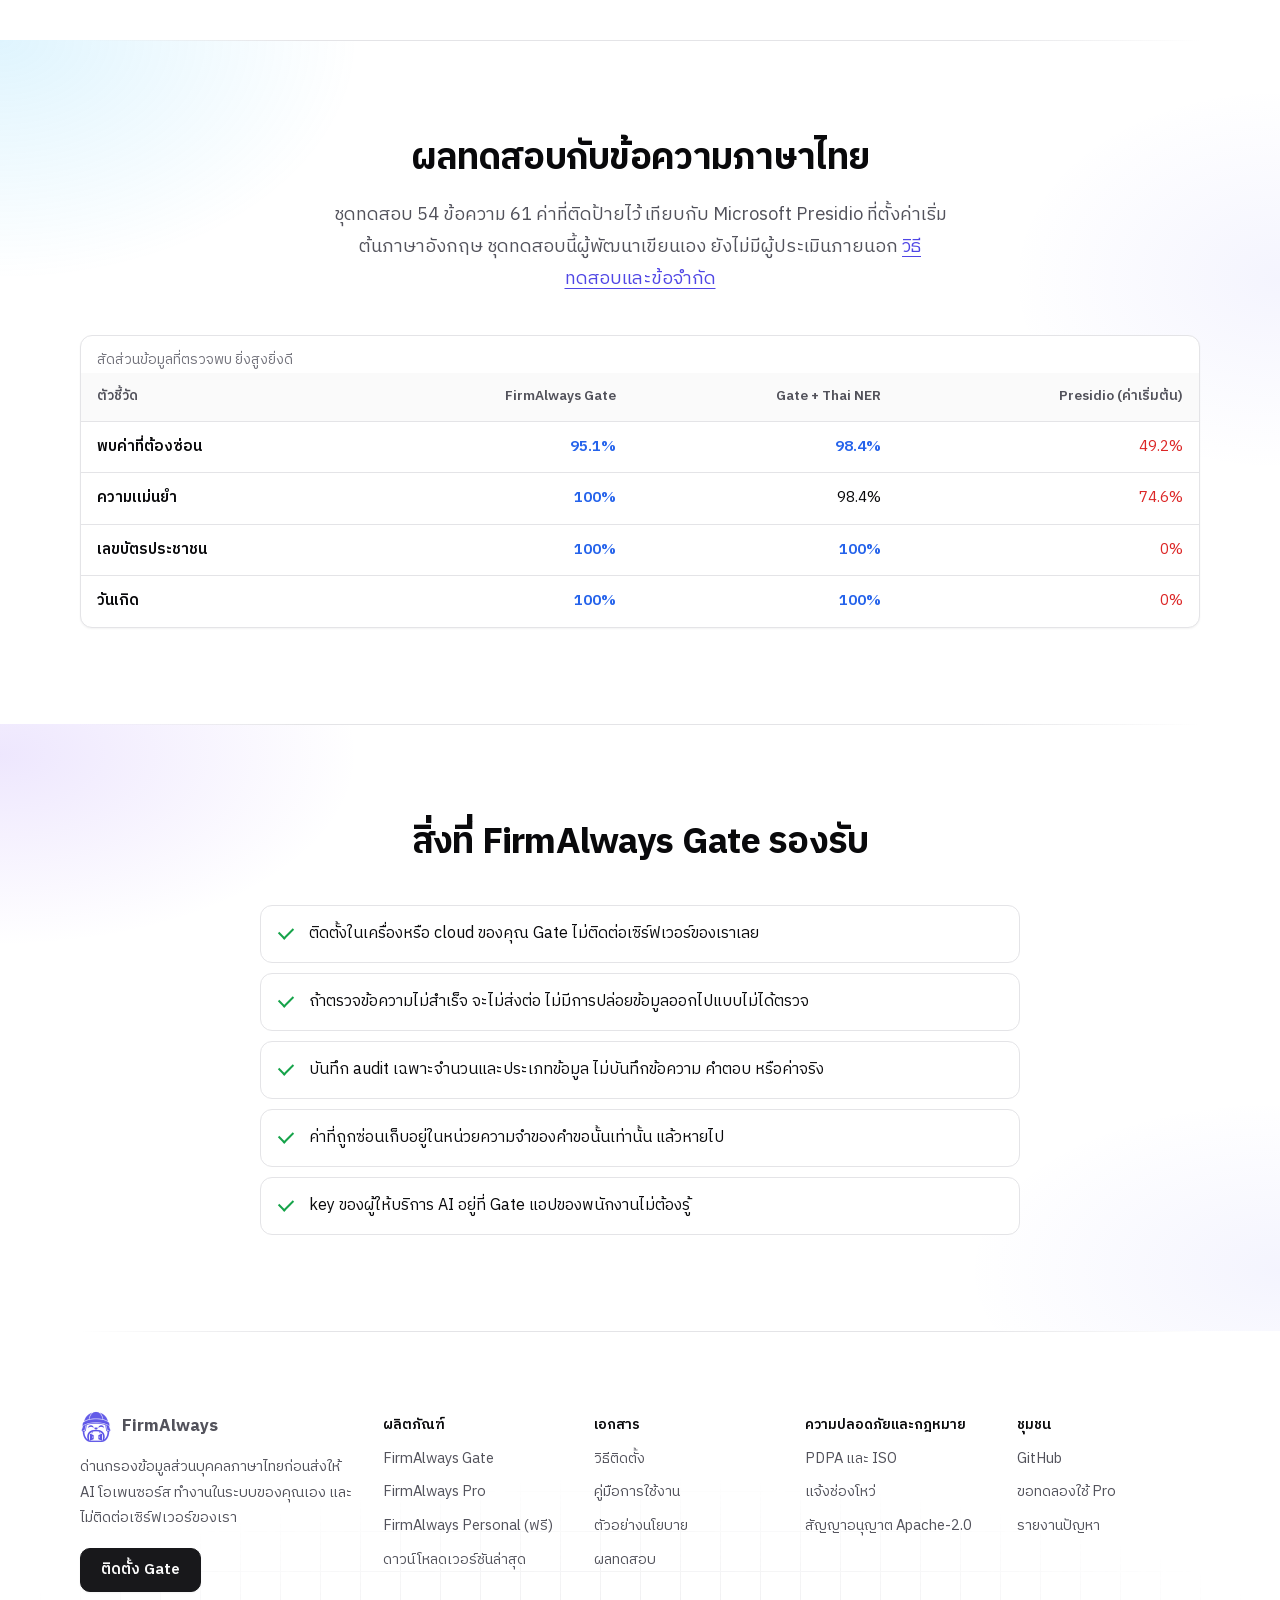
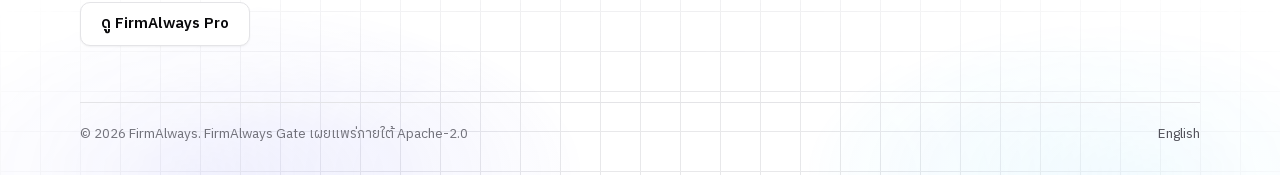
==== commit 02219c8e: "Personal 0.2.0: hook-first page, one-command install, tiers updated Co-Authored-By: Claude Opus 5.5 " ====
--- a/index.html
+++ b/index.html
@@ -142,9 +142,9 @@
           <h3>FirmAlways Personal</h3>
           <p class="motto">ปกป้องตัวคุณเอง สำหรับทุกคนที่ใช้ AI</p>
           <ul>
-            <li>ส่วนขยายเบราว์เซอร์ ใช้บัญชี ChatGPT, Claude, Gemini เดิม</li>
-            <li>ซ่อนข้อมูลตอนวางและก่อนกดส่ง แสดงค่าจริงในคำตอบ</li>
-            <li>Privacy Mirror ดูว่า AI ได้รับอะไร</li>
+            <li>Hook แบบ RTK สำหรับ ChatGPT Desktop, Codex และ Claude Code ติดตั้งด้วยคำสั่งเดียว</li>
+            <li>หยุดข้อความที่มีข้อมูลส่วนตัว แล้วให้ฉบับที่ซ่อนแล้วในคลิปบอร์ด</li>
+            <li>ใส่ค่าจริงกลับลงไฟล์ที่ AI เขียนในเครื่องคุณ มีส่วนขยายเบราว์เซอร์ให้ด้วย</li>
             <li>Basic และ Advanced Mode คำลับ กฎของคุณ รายงานส่วนตัว</li>
           </ul>
           <a class="button primary" href="personal/">ติดตั้ง Personal</a>
